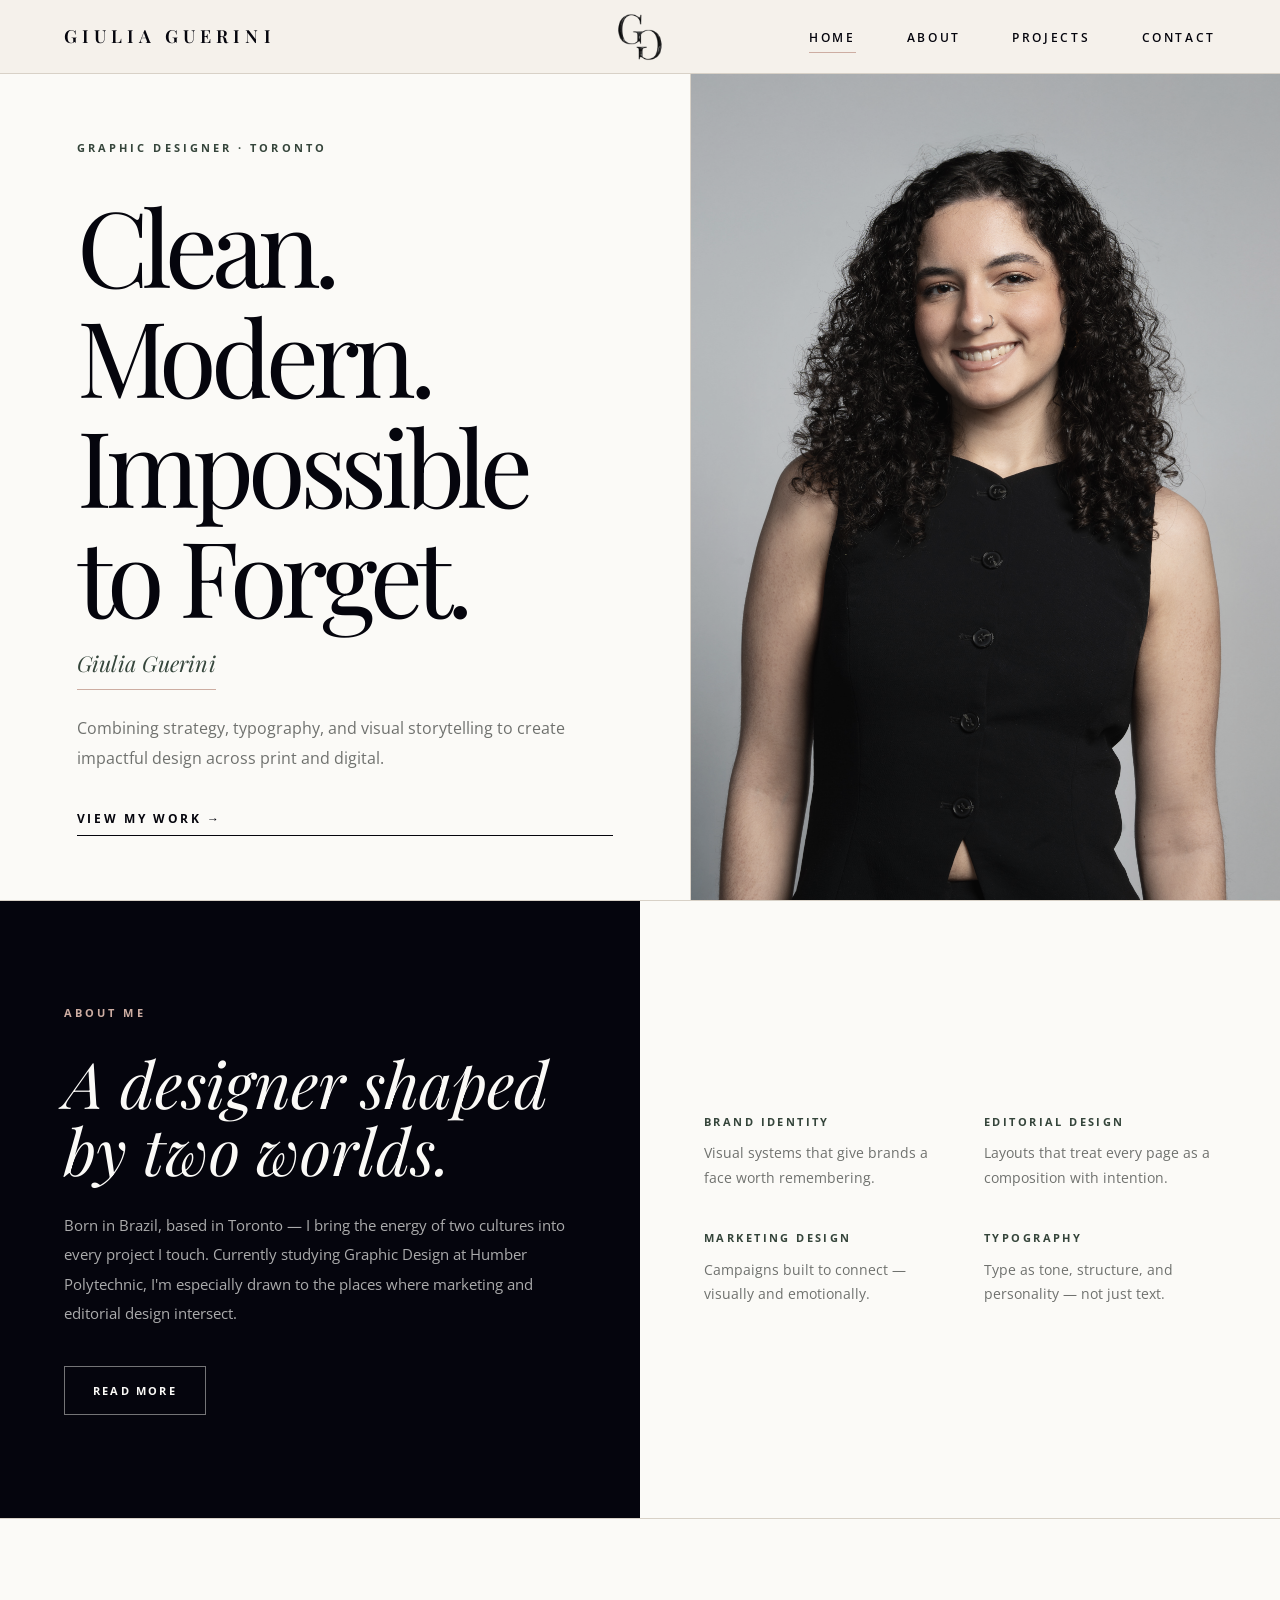
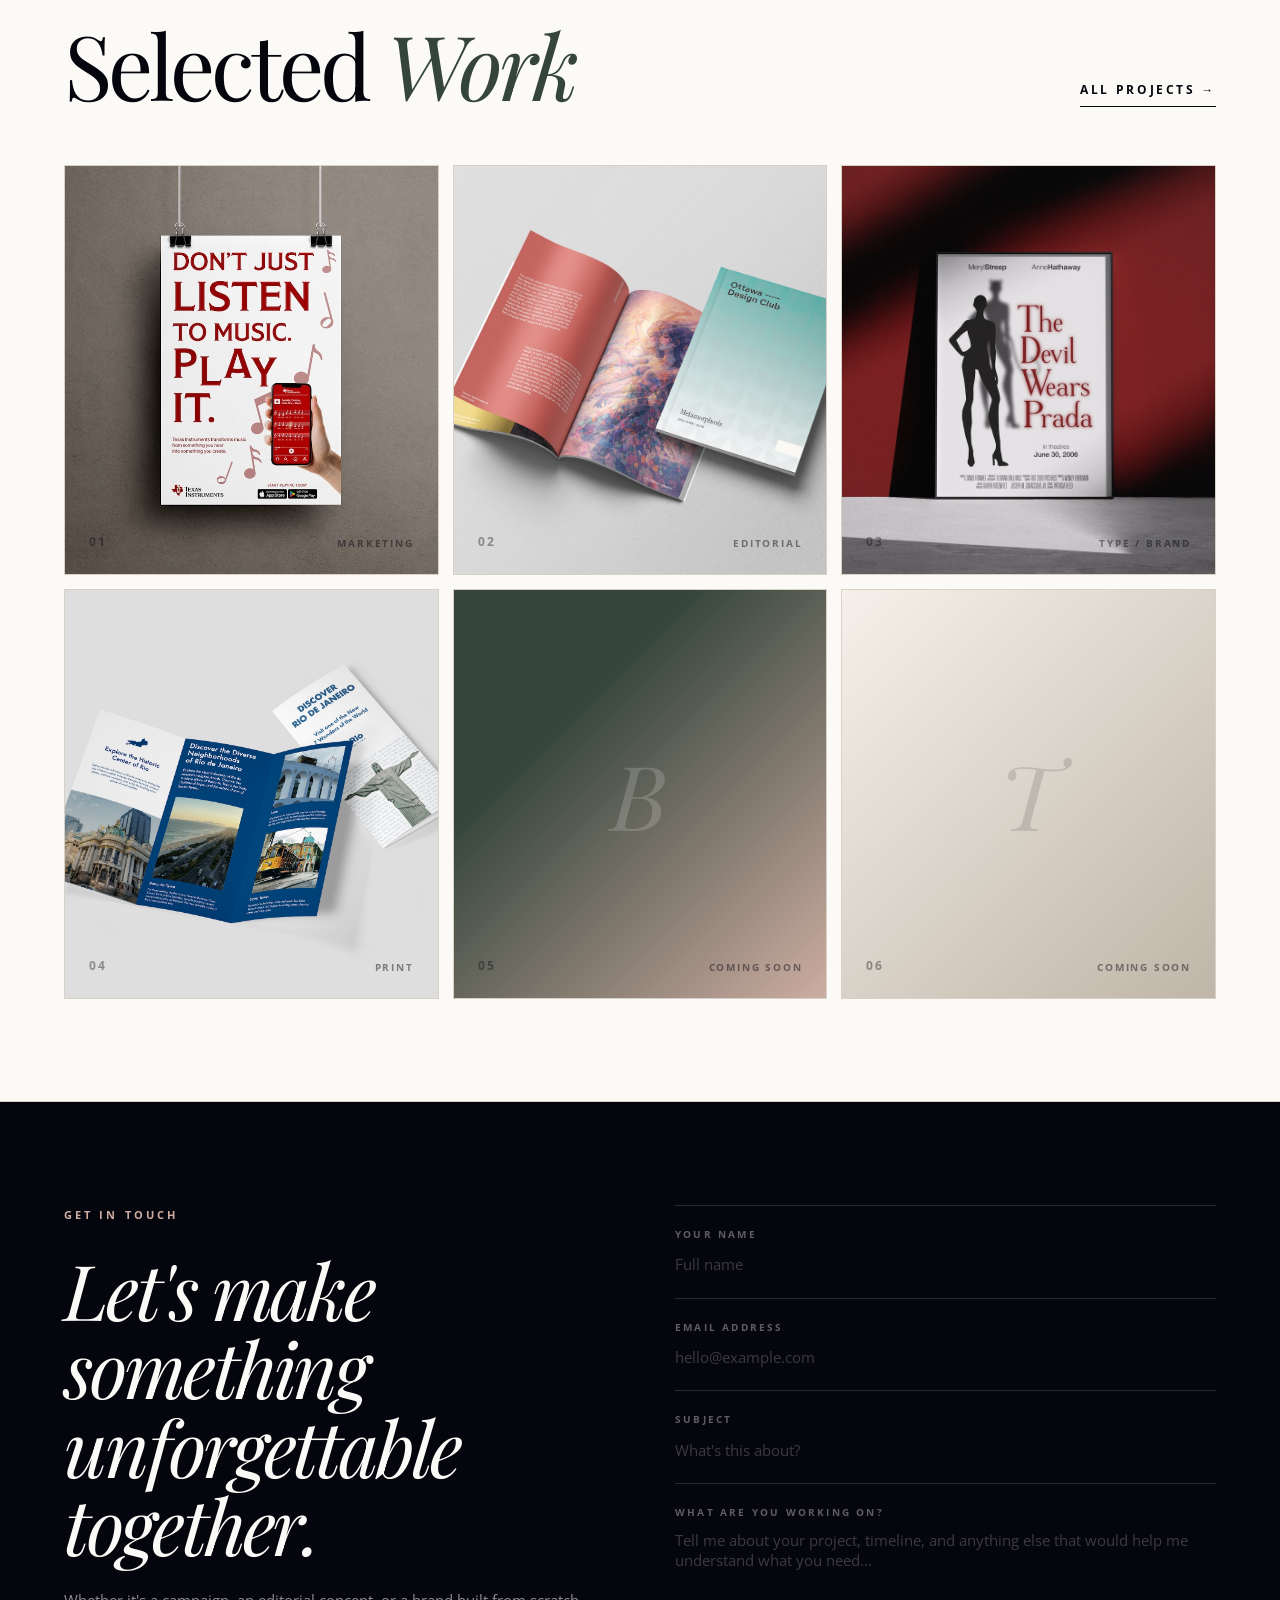
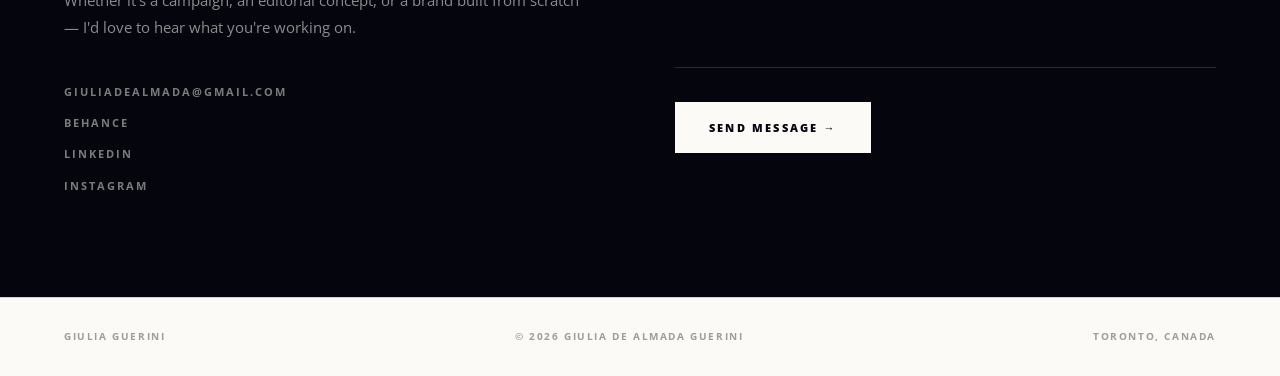
==== index.html @ 4dd9b7de "finished updating all the mockups" ====
<!DOCTYPE html>
<html lang="en">
<head>
<meta charset="UTF-8">
<meta name="viewport" content="width=device-width, initial-scale=1.0">
<title>Giulia Guerini — Graphic Designer</title>
<link rel="icon" type="image/png" href="Images/favicon.png?v=2">
<link rel="shortcut icon" type="image/png" href="Images/favicon.png?v=2">
<link rel="apple-touch-icon" href="Images/favicon.png?v=2">
<link href="https://fonts.googleapis.com/css2?family=Playfair+Display:ital,wght@0,400;0,500;0,600;1,400;1,500;1,600&family=Open+Sans:wght@300;400;500;600;700&display=swap" rel="stylesheet">
<style>
:root {
  --cream:#F5F1EA;
  --paper:#FBFAF7;
  --ink:#05050D;
  --muted:#6F716E;
  --line:#D8D1C7;
  --green:#35453B;
  --rose:#CDADA2;
  --taupe:#BFB5A8;
}
*,*::before,*::after{box-sizing:border-box;margin:0;padding:0}
html{scroll-behavior:smooth}
body{font-family:'Open Sans',sans-serif;background:var(--paper);color:var(--ink);font-size:15px;line-height:1.75;overflow-x:hidden}
button,a{font:inherit}
button{cursor:pointer}

/* NAV */
nav{position:fixed;top:0;left:0;right:0;z-index:50;height:74px;display:flex;align-items:center;justify-content:space-between;padding:0 clamp(24px,5vw,78px);background:rgba(245,241,234,.94);backdrop-filter:blur(12px);border-bottom:1px solid var(--line)}
.nav-mark{cursor:pointer;position:absolute;left:50%;top:50%;transform:translate(-50%,-50%);height:52px;width:auto;object-fit:contain;z-index:1}
.nav-logo,.nav-links{position:relative;z-index:2}
.nav-logo{font-family:'Playfair Display',serif;font-size:18px;letter-spacing:.28em;text-transform:uppercase;color:var(--ink);text-decoration:none;font-weight:600;cursor:pointer}
.nav-links{display:flex;gap:clamp(24px,4vw,58px);list-style:none}
.nav-links a{font-size:12px;letter-spacing:.22em;text-transform:uppercase;color:var(--ink);text-decoration:none;font-weight:600;position:relative;cursor:pointer}
.nav-links a::after{content:'';position:absolute;left:0;bottom:-7px;width:0;height:1px;background:var(--rose);transition:.25s}
.nav-links a:hover::after,.nav-links a.active::after{width:100%}
.page{display:none;min-height:100vh;animation:fade .45s ease forwards}
.page.active{display:block}
@keyframes fade{from{opacity:0;transform:translateY(12px)}to{opacity:1;transform:translateY(0)}}

/* GENERAL */
.section-pad{padding:clamp(72px,8vw,120px) clamp(24px,5vw,78px)}
.eyebrow{font-size:11px;letter-spacing:.28em;text-transform:uppercase;font-weight:700;color:var(--green);margin-bottom:26px}
.serif{font-family:'Playfair Display',serif}
.link-arrow{display:inline-flex;align-items:center;gap:12px;border:0;background:transparent;color:var(--ink);text-transform:uppercase;letter-spacing:.22em;font-size:12px;font-weight:700;text-decoration:none;border-bottom:1px solid currentColor;padding-bottom:6px;transition:.25s}
.link-arrow:hover{gap:18px;color:var(--green)}

/* HOME HERO */
.hero{
  min-height:100vh;
  padding-top:74px;
  display:grid;
  grid-template-columns:minmax(0,1.08fr) minmax(360px,.92fr);
  border-bottom:1px solid var(--line);
  background:var(--paper);
}
.hero-copy {
    position: relative;
    display: flex;
    flex-direction: column;
    justify-content: center;

    padding-top: 60px;
    padding-right: clamp(24px, 6vw, 110px);
    padding-bottom: 60px;
    padding-left: clamp(24px, 6vw, 110px);

    border-right: 1px solid var(--line);
    overflow: visible;
}
.hero-copy .eyebrow{
    margin-bottom:32px;
}
.hero-title{font-family:'Playfair Display',serif;font-size:clamp(64px,8.2vw,126px);font-weight:500;line-height:.92;letter-spacing:-.055em;margin-bottom:16px;max-width:780px }
.hero-title em{display:block;font-style:normal;font-weight:400;letter-spacing:-.06em;line-height:1.03}
.hero-title em + em{margin-top:.02em}
.hero-name{width:fit-content;margin-bottom:24px;padding-bottom:7px;border-bottom:1px solid var(--rose);font-family:'Playfair Display',serif;font-size:clamp(20px,1.7vw,28px);font-style:italic;color:var(--green);letter-spacing:.01em}
.hero-sub{max-width:560px;color:var(--muted);font-size:clamp(16px,1.15vw,19px);line-height:1.85;margin-bottom:34px}
.hero-portrait-wrap{
  padding:0;
  background:var(--cream);
  overflow:hidden;
}
.hero-portrait{
  width:100%;
  height:100%;
  min-height:calc(100vh - 74px);
  object-fit:cover;
  object-position:50% 34%;
  filter:saturate(70%) contrast(95%);
  border:0;
  display:block;
}

/* ABOUT SNIPPET */
.home-about{display:grid;grid-template-columns:1fr 1fr;border-bottom:1px solid var(--line)}
.home-about-left{background:var(--ink);color:var(--paper);padding:clamp(72px,8vw,118px) clamp(24px,5vw,78px)}
.home-about-title{font-family:'Playfair Display',serif;font-size:clamp(42px,5vw,78px);font-style:italic;font-weight:400;line-height:1.05;margin-bottom:28px;max-width:620px}
.home-about-left p:not(.eyebrow){color:rgba(251,250,247,.68);max-width:560px;font-size:15px;line-height:1.95;margin-bottom:38px}
.btn-outline{background:transparent;color:inherit;border:1px solid rgba(251,250,247,.45);padding:14px 28px;text-transform:uppercase;letter-spacing:.2em;font-size:11px;font-weight:700}
.home-about-right{background:var(--paper);padding:clamp(72px,8vw,118px) clamp(24px,5vw,78px);display:flex;align-items:center}
.skills-grid{display:grid;grid-template-columns:1fr 1fr;gap:38px 48px;width:100%}
.skill-label{font-size:11px;letter-spacing:.22em;text-transform:uppercase;color:var(--green);font-weight:700;margin-bottom:10px}
.skill-item p:last-child{font-size:14px;color:var(--muted);line-height:1.75}

/* SELECTED WORK */
.home-projects{
  background:var(--paper);
  padding:clamp(76px,8vw,126px) clamp(24px,5vw,78px);
  border-bottom:1px solid var(--line);
}

.section-header{
  display:flex;
  align-items:flex-end;
  justify-content:space-between;
  gap:28px;
  margin-bottom:58px;
}

.section-title{
  font-family:'Playfair Display',serif;
  font-size:clamp(48px,7vw,104px);
  font-weight:400;
  line-height:.96;
  letter-spacing:-.045em;
}

.section-title em{
  font-style:italic;
  color:var(--green);
}

.projects-grid{
  display:grid;
  grid-template-columns:repeat(3,1fr);
  gap:14px;
}

.project-card{
  position:relative;
  min-height:410px;
  background:var(--cream);
  border:1px solid var(--line);
  overflow:hidden;
  cursor:pointer;
  transition:.35s;
}

.project-img-bg{
  position:absolute;
  inset:0;
  display:flex;
  align-items:center;
  justify-content:center;
  font-family:'Playfair Display',serif;
  font-size:clamp(58px,7vw,110px);
  font-style:italic;
  color:rgba(5,5,13,.13);
  transition:.45s;
}

.project-card-image{
    position:absolute;
    inset:0;
    width:100%;
    height:100%;
    object-fit:cover;
}

.project-card:nth-child(1) .project-img-bg{
  background:linear-gradient(135deg,#E8E3DB,#C9B8AB);
}

.project-card:nth-child(2) .project-img-bg{
  background:linear-gradient(135deg,#35453B,#202A24);
  color:rgba(251,250,247,.16);
}

.project-card:nth-child(3) .project-img-bg{
  background:linear-gradient(135deg,#111,#3E3D38);
  color:rgba(251,250,247,.16);
}

.project-card:nth-child(4) .project-img-bg{
  background:linear-gradient(135deg,#CDADA2,#E7DED7);
}

.project-card:nth-child(5) .project-img-bg{
  background:linear-gradient(135deg,#35453B 30%,#CDADA2);
  color:rgba(251,250,247,.18);
}

.project-card:nth-child(6) .project-img-bg{
  background:linear-gradient(135deg,#F5F1EA,#BFB5A8);
}

.project-bottom-label{
  position:absolute;
  left:24px;
  right:24px;
  bottom:22px;
  display:flex;
  align-items:flex-end;
  justify-content:space-between;
  gap:20px;
}

.project-number{
  font-size:12px;
  letter-spacing:.16em;
  color:rgba(5,5,13,.38);
  font-weight:700;
}

.project-role-tag{
  font-size:10px;
  letter-spacing:.18em;
  text-transform:uppercase;
  color:rgba(5,5,13,.45);
  font-weight:700;
  text-align:right;
}

.project-overlay{
  position:absolute;
  inset:0;
  background:rgba(5,5,13,.78);
  color:var(--paper);
  display:flex;
  flex-direction:column;
  justify-content:flex-end;
  padding:36px;
  opacity:0;
  transition:.35s;
}

.project-card:hover{
  transform:translateY(-4px);
}

.project-card:hover .project-overlay{
  opacity:1;
}

.project-card:hover .project-img-bg{
  transform:scale(1.04);
}

.project-tag{
  font-size:10px;
  letter-spacing:.22em;
  text-transform:uppercase;
  color:var(--rose);
  font-weight:700;
  margin-bottom:12px;
}

.project-name{
  font-family:'Playfair Display',serif;
  font-size:30px;
  font-style:italic;
  font-weight:400;
  line-height:1.1;
  margin-bottom:12px;
}

.project-desc{
  font-size:13px;
  color:rgba(251,250,247,.65);
  line-height:1.8;
}

/* HOME CONTACT */
.home-contact{display:grid;grid-template-columns:1fr 1fr;background:var(--ink);color:var(--paper);gap:70px}
.home-contact-title{font-family:'Playfair Display',serif;font-size:clamp(46px,6vw,90px);font-weight:400;font-style:italic;line-height:1.02;letter-spacing:-.04em;margin-bottom:24px}
.home-contact p:not(.eyebrow){color:rgba(251,250,247,.55);max-width:520px}
.contact-socials{margin-top:42px;display:flex;flex-direction:column;gap:12px}
.contact-social-link{color:rgba(251,250,247,.48);text-transform:uppercase;letter-spacing:.18em;font-size:11px;text-decoration:none;font-weight:700}
.contact-social-link:hover{color:var(--paper)}
.contact-form{display:flex;flex-direction:column}
.form-group{padding:20px 0;border-bottom:1px solid rgba(251,250,247,.14)}
.form-group:first-child{border-top:1px solid rgba(251,250,247,.14)}
.form-label{display:block;font-size:10px;letter-spacing:.22em;text-transform:uppercase;color:rgba(251,250,247,.36);font-weight:700;margin-bottom:8px}
.form-input,.form-textarea{width:100%;border:0;outline:0;background:transparent;color:var(--paper);font-family:'Open Sans',sans-serif;font-size:15px;resize:none}
.form-textarea{min-height:110px}
.form-input::placeholder,.form-textarea::placeholder{color:rgba(251,250,247,.22)}
.form-submit{margin-top:34px;width:fit-content;background:var(--paper);color:var(--ink);border:0;padding:16px 34px;text-transform:uppercase;letter-spacing:.2em;font-size:11px;font-weight:800}
.success-msg{display:none;margin-top:18px;color:var(--rose);font-family:'Playfair Display',serif;font-style:italic}

/* ABOUT PAGE */
.page-hero{padding:150px clamp(24px,5vw,78px) 78px;border-bottom:1px solid var(--line);background:var(--cream)}
.page-title{font-family:'Playfair Display',serif;font-size:clamp(64px,9vw,130px);font-weight:400;line-height:.9;letter-spacing:-.055em}
.about-body{display:grid;grid-template-columns:1fr 1fr;border-bottom:1px solid var(--line)}
.about-body > div{padding:clamp(62px,7vw,105px) clamp(24px,5vw,78px)}
.about-body-left{border-right:1px solid var(--line)}
.about-body p{color:var(--muted);line-height:1.95;margin-bottom:22px}
.about-lead{font-family:'Playfair Display',serif!important;font-size:25px!important;font-style:italic!important;color:var(--ink)!important;line-height:1.5!important}
.skills-section{background:var(--ink);color:var(--paper)}
.skills-full-grid{display:grid;grid-template-columns:repeat(4,1fr);gap:42px;border-top:1px solid rgba(251,250,247,.14);padding-top:42px}
.skill-col-title{font-size:11px;letter-spacing:.22em;text-transform:uppercase;color:rgba(251,250,247,.38);font-weight:700;margin-bottom:22px}
.skill-col ul{list-style:none;display:flex;flex-direction:column;gap:9px}
.skill-col li{font-size:14px;color:rgba(251,250,247,.62)}

/* PROJECTS PAGE */
.projects-page-hero{padding:150px clamp(24px,5vw,78px) 68px;border-bottom:1px solid var(--line);display:flex;align-items:flex-end;justify-content:space-between;gap:40px;background:var(--paper)}
.projects-page-hero p{max-width:420px;color:var(--muted)}
.projects-full-list{padding:40px clamp(24px,5vw,78px) 90px}
.project-row{display:grid;grid-template-columns:70px 1fr 180px 210px;gap:32px;align-items:center;padding:34px 0;border-bottom:1px solid var(--line);cursor:pointer;position:relative}
.project-row:hover .project-row-title{color:var(--green)}
.project-num{font-size:12px;letter-spacing:.18em;color:rgba(5,5,13,.35);font-weight:700}
.project-row-title{font-family:'Playfair Display',serif;font-size:30px;font-style:italic;font-weight:400;line-height:1.15;transition:.25s}
.project-row-sub{font-size:13px;color:var(--muted);margin-top:6px}
.project-row-role,.project-row-tools{font-size:12px;color:var(--muted)}
.project-row-role{color:var(--green);font-weight:700}
.project-expanded{display:none;background:var(--cream);padding:46px;border-bottom:1px solid var(--line)}
.project-expanded.open{display:grid;grid-template-columns:1fr 1fr;gap:70px}
.exp-label,.exp-heading{font-size:11px;letter-spacing:.22em;text-transform:uppercase;color:var(--green);font-weight:800;margin-bottom:10px}
.exp-heading{margin-top:24px;color:var(--ink)}
.project-expanded p{color:var(--muted);font-size:14px;line-height:1.85}
.close-btn{margin-top:28px;background:transparent;border:0;border-bottom:1px solid currentColor;color:var(--ink);text-transform:uppercase;letter-spacing:.2em;font-size:11px;font-weight:800;padding-bottom:5px}



/* PROJECT DETAIL PAGES */
.project-detail-page{background:var(--paper);color:var(--ink)}
.project-detail-hero{padding:150px clamp(24px,5vw,78px) 72px;border-bottom:1px solid var(--line);background:var(--cream);display:grid;grid-template-columns:1.2fr .8fr;gap:clamp(38px,6vw,90px);align-items:end}
.project-detail-title{font-family:'Playfair Display',serif;font-size:clamp(58px,8vw,126px);font-weight:400;line-height:.92;letter-spacing:-.055em;max-width:900px}
.project-detail-title em{font-style:italic;color:var(--green)}
.project-detail-intro{color:var(--muted);font-size:16px;line-height:1.9;max-width:480px}
.project-detail-meta{display:grid;grid-template-columns:repeat(3,1fr);border-bottom:1px solid var(--line);background:var(--paper)}
.meta-block{padding:32px clamp(24px,4vw,56px);border-right:1px solid var(--line)}
.meta-block:last-child{border-right:0}
.meta-label{font-size:10px;letter-spacing:.24em;text-transform:uppercase;color:var(--green);font-weight:800;margin-bottom:8px}
.meta-value{font-size:14px;color:var(--muted);line-height:1.75}
.project-detail-image{min-height:58vh;border-bottom:1px solid var(--line);display:flex;align-items:center;justify-content:center;overflow:hidden;position:relative;background:linear-gradient(135deg,#E8E3DB,#C9B8AB)}
.project-detail-image.dark{background:linear-gradient(135deg,#111,#35453B)}
.project-detail-image.rose{background:linear-gradient(135deg,#CDADA2,#F5F1EA)}
.project-detail-image.green{background:linear-gradient(135deg,#35453B,#BFB5A8)}
.project-detail-image span{font-family:'Playfair Display',serif;font-size:clamp(76px,13vw,190px);font-style:italic;color:rgba(251,250,247,.42);letter-spacing:-.06em}
.project-detail-image:not(.dark) span{color:rgba(5,5,13,.16)}
.project-detail-body{display:grid;grid-template-columns:.8fr 1.2fr;gap:clamp(42px,7vw,110px);padding:clamp(72px,8vw,126px) clamp(24px,5vw,78px);border-bottom:1px solid var(--line)}
.project-detail-body h2{font-family:'Playfair Display',serif;font-size:clamp(38px,5vw,72px);font-style:italic;font-weight:400;line-height:1.05;margin-bottom:24px}
.project-detail-body p{color:var(--muted);font-size:15px;line-height:1.95;margin-bottom:22px}
.project-detail-list{list-style:none;display:flex;flex-direction:column;gap:12px;margin-top:22px}
.project-detail-list li{padding-bottom:12px;border-bottom:1px solid var(--line);color:var(--muted);font-size:14px}
.project-detail-gallery{display:grid;grid-template-columns:1fr 1fr;gap:14px;padding:0 clamp(24px,5vw,78px) clamp(76px,8vw,126px);background:var(--paper);border-bottom:1px solid var(--line)}
.gallery-panel{min-height:360px;background:var(--cream);border:1px solid var(--line);display:flex;align-items:center;justify-content:center;font-family:'Playfair Display',serif;font-size:clamp(44px,6vw,88px);font-style:italic;color:rgba(5,5,13,.14)}
.project-detail-nav{display:flex;justify-content:space-between;align-items:center;gap:24px;padding:36px clamp(24px,5vw,78px);background:var(--ink);color:var(--paper)}
.project-detail-nav .link-arrow{color:var(--paper)}
.learn-more-btn{margin-top:26px}

.project-detail-main-image{
  width:100%;
  height:100%;
  object-fit:cover;
  display:block;
}

.gallery-panel{
  border:1px solid var(--line);
  background:var(--cream);
  overflow:hidden;
}

.gallery-panel img{
  width:100%;
  height:100%;
  display:block;
  object-fit:cover;
}


@media(max-width:980px){
  .project-detail-hero,.project-detail-body{grid-template-columns:1fr}
  .project-detail-meta{grid-template-columns:1fr}
  .meta-block{border-right:0;border-bottom:1px solid var(--line)}
  .meta-block:last-child{border-bottom:0}
  .project-detail-gallery{grid-template-columns:1fr}
}

/* CONTACT PAGE */
.contact-page{background:var(--ink);color:var(--paper)}
.contact-page-hero{padding:150px clamp(24px,5vw,78px) 84px;display:grid;grid-template-columns:1fr 1fr;gap:70px;border-bottom:1px solid rgba(251,250,247,.12)}
.contact-page .page-title{color:var(--paper)}
.contact-page p{color:rgba(251,250,247,.58)}
.contact-detail-item{padding:19px 0;border-top:1px solid rgba(251,250,247,.12)}
.detail-label{display:block;font-size:10px;letter-spacing:.22em;text-transform:uppercase;color:rgba(251,250,247,.35);font-weight:800}
.detail-value,.detail-value a{color:rgba(251,250,247,.72);text-decoration:none}
.contact-form-section{padding:80px clamp(24px,5vw,78px);display:grid;grid-template-columns:1fr 1fr;gap:70px;background:var(--cream);color:var(--ink)}
.contact-form-section p{color:var(--muted)}
.contact-form-section .form-group{border-bottom:1px solid var(--line)}
.contact-form-section .form-group:first-child{border-top:1px solid var(--line)}
.contact-form-section .form-label{color:rgba(5,5,13,.4)}
.contact-form-section .form-input,.contact-form-section .form-textarea{color:var(--ink)}
.contact-form-section .form-input::placeholder,.contact-form-section .form-textarea::placeholder{color:rgba(5,5,13,.28)}
.contact-form-section .form-submit{background:var(--ink);color:var(--paper)}
.form-side-note h3{font-family:'Playfair Display',serif;font-size:44px;font-style:italic;font-weight:400;line-height:1.1;margin-bottom:20px}
footer{padding:30px clamp(24px,5vw,78px);display:flex;align-items:center;justify-content:space-between;gap:20px;border-top:1px solid var(--line);background:var(--paper)}
footer p{font-size:10px;letter-spacing:.16em;text-transform:uppercase;color:rgba(5,5,13,.38);font-weight:700}

.contact-page footer{
  background:var(--paper);
  border-top:1px solid var(--line);
}
.contact-page footer p{
  color:rgba(5,5,13,.38);
}


/* CUSTOM CURSOR */
@media (pointer:fine){
html,
body,
a,
button,
input,
textarea,
select,
label,
[role="button"],
.project-card,
.nav-mark {
    cursor: none !important;
}

  .custom-cursor{
    position:fixed;
    top:0;
    left:0;
    width:16px;
    height:16px;
    border-radius:50%;
    background:var(--ink);
    pointer-events:none;
    z-index:9999;
    transform:translate(-50%,-50%);
    transition:width .18s ease,height .18s ease,background .18s ease,opacity .18s ease;
    opacity:0;
  }

  .custom-cursor.is-visible{
    opacity:1;
  }

  .custom-cursor.is-hovering{
    width:24px;
    height:24px;
  }

  .custom-cursor.is-light{
    background:var(--paper);
  }
}

@media(max-width:980px){
  nav{height:auto;min-height:68px;gap:18px;flex-wrap:wrap;padding-top:18px;padding-bottom:18px}
  .nav-links{gap:18px;flex-wrap:wrap}
  .hero{grid-template-columns:1fr;min-height:100vh;padding-top:96px}
  .hero-copy{border-right:0;border-bottom:1px solid var(--line);min-height:auto;padding-top:80px;padding-bottom:80px}
  .hero-portrait{height:620px}
  .home-about,.home-contact,.about-body,.contact-page-hero,.contact-form-section{grid-template-columns:1fr}
  .about-body-left{border-right:0;border-bottom:1px solid var(--line)}
  .projects-grid{grid-template-columns:1fr 1fr}
  .project-card:nth-child(n){grid-column:auto}
  .skills-full-grid{grid-template-columns:1fr 1fr}
  .projects-page-hero{display:block}
  .projects-page-hero p{margin-top:22px}
  .project-row{grid-template-columns:48px 1fr;gap:20px}
  .project-row-role,.project-row-tools{display:none}
  .project-expanded.open{grid-template-columns:1fr;gap:28px}
}
@media(max-width:640px){
  .nav-logo{font-size:15px}
  .nav-links a{font-size:10px}
  .hero-title{font-size:58px;line-height:.95}
  .hero-title em{font-size:.9em;line-height:1.05}
  .nav-mark{
    height:36px;
    position:absolute;

    top:24px;
    right:20px;

    left:auto;
    transform:none;
  }
  .hero-portrait-wrap{padding:24px}
  .hero-portrait{height:520px}
  .skills-grid,.projects-grid,.skills-full-grid{grid-template-columns:1fr}
  .section-header{display:block}
  .section-header .link-arrow{margin-top:24px}
  footer{flex-direction:column;text-align:center}
}
</style>
</head>
<body>
<div class="custom-cursor" aria-hidden="true"></div>
<nav id="mainNav">
  <a class="nav-logo" onclick="showPage('home')">Giulia Guerini</a>
  <img class="nav-mark" onclick="showPage('home')" alt="GG Logo" src="Images/logo-GiuliaGuerini.png" alt="Giulia Guerini logo">
  <ul class="nav-links">
    <li><a onclick="showPage('home')" class="active" id="nav-home">Home</a></li>
    <li><a onclick="showPage('about')" id="nav-about">About</a></li>
    <li><a onclick="showPage('projects')" id="nav-projects">Projects</a></li>
    <li><a onclick="showPage('contact')" id="nav-contact">Contact</a></li>
  </ul>
</nav>

<div id="home" class="page active">
  <section class="hero">
    <div class="hero-copy">
      <p class="eyebrow">Graphic Designer · Toronto</p>
      <h1
      class="hero-title">
      <em>Clean.</em>
      <em>Modern.</em>
      <em>Impossible</em>
      <em>to Forget.</em>
</h1>
      <p class="hero-name">Giulia Guerini</p>
      <p class="hero-sub">Combining strategy, typography, and visual storytelling to create impactful design across print and digital.</p>
      <button class="link-arrow" onclick="showPage('projects')">View My Work →</button>
    </div>
    <div class="hero-portrait-wrap">
      <img class="hero-portrait" src="Images/Giulia-portrait.JPG" alt=Giulia Guerini Portrait Picture>
  </section>

  <section class="home-about">
    <div class="home-about-left">
      <p class="eyebrow" style="color:var(--rose)">About Me</p>
      <h2 class="home-about-title">A designer shaped by two worlds.</h2>
      <p>Born in Brazil, based in Toronto — I bring the energy of two cultures into every project I touch. Currently studying Graphic Design at Humber Polytechnic, I'm especially drawn to the places where marketing and editorial design intersect.</p>
      <button class="btn-outline" onclick="showPage('about')">Read More</button>
    </div>
    <div class="home-about-right">
      <div class="skills-grid">
        <div class="skill-item"><p class="skill-label">Brand Identity</p><p>Visual systems that give brands a face worth remembering.</p></div>
        <div class="skill-item"><p class="skill-label">Editorial Design</p><p>Layouts that treat every page as a composition with intention.</p></div>
        <div class="skill-item"><p class="skill-label">Marketing Design</p><p>Campaigns built to connect — visually and emotionally.</p></div>
        <div class="skill-item"><p class="skill-label">Typography</p><p>Type as tone, structure, and personality — not just text.</p></div>
      </div>
    </div>
  </section>

  <section class="home-projects">
    <div class="section-header">
      <h2 class="section-title">Selected <em>Work</em></h2>
      <button class="link-arrow" onclick="showPage('projects')">All Projects →</button>
    </div>

    <div class="projects-grid">
      <div class="project-card" onclick="showProjectDetail('project-ti')">
    <img class="project-card-image"
         src="Images/ti-mockup-main.jpeg"
         alt="Texas Instruments Poster">

    <div class="project-bottom-label">
        <span class="project-number">01</span>
        <span class="project-role-tag">Marketing</span>
    </div>

    <div class="project-overlay">
        <p class="project-tag">Marketing Campaign</p>
        <h3 class="project-name">Texas Instruments</h3>
        <p class="project-desc">
            Repositioning a legacy tech brand through creative campaign design for a music-learning app.
        </p>
    </div>
</div>
      <div class="project-card" onclick="showProjectDetail('project-odc')">
      <img class="project-card-image"
            src="Images/odc-mockup-main.jpeg"
            alt="Ottawa Design Club Zine">

        <div class="project-bottom-label">
            <span class="project-number">02</span>
            <span class="project-role-tag">Editorial</span>
        </div>

        <div class="project-overlay">
          <p class="project-tag">Editorial Design</p>
          <h3 class="project-name">Ottawa Design Club</h3>
          <p class="project-desc">
            An editorial zine exploring Metamorphosis, built around Ottawa Design Club's visual identity.
          </p></div>
</div>
      <div class="project-card" onclick="showProjectDetail('project-prada')">
      <img class="project-card-image"
            src="Images/prada-mockup-main.jpeg"
            alt="The Devil Wears Prada Poster">

        <div class="project-bottom-label">
          <span class="project-number">03</span>
          <span class="project-role-tag">Type / Brand</span>
        </div>
        
        <div class="project-overlay">
          <p class="project-tag">Type + Brand Design</p>
          <h3 class="project-name">The Devil Wears Prada</h3>
          <p class="project-desc">
            A high-fashion promotional campaign with a custom typeface, poster redesign, and branded materials.</p>
          </div>
</div>

      <div class="project-card" onclick="showProjectDetail('project-rio')">
        <img class="project-card-image" 
          src="Images/rj-mockup-main.jpeg"
          alt="Rio de Janeiro Brochure"> 
          
        <div class="project-bottom-label">
          <span class="project-number">04</span>
          <span class="project-role-tag">Print</span>
        </div>
        
        <div class="project-overlay">
          <p class="project-tag">Graphic / Editorial</p>
          <h3 class="project-name">Rio de Janeiro Brochure</h3>
          <p class="project-desc">
            A vibrant, minimal trifold tourism brochure balancing Rio's energy with editorial restraint.</p>
        </div>
</div>

      <div class="project-card" onclick="showProjectDetail('project-brasilidade')"><div class="project-img-bg">B</div><div class="project-bottom-label"><span class="project-number">05</span><span class="project-role-tag">Coming Soon</span></div><div class="project-overlay"><p class="project-tag">Branding · In Progress</p><h3 class="project-name">Brasilidade</h3><p class="project-desc">A Brazilian-inspired curly hair care brand exploring cultural identity through packaging and campaign design.</p></div></div>
      <div class="project-card" onclick="showProjectDetail('project-timeless')"><div class="project-img-bg">T</div><div class="project-bottom-label"><span class="project-number">06</span><span class="project-role-tag">Coming Soon</span></div><div class="project-overlay"><p class="project-tag">Editorial Design· In Progress</p><h3 class="project-name">Timeless</h3><p class="project-desc">A fashion-focused editorial zine developed from concept to publication,exploring contemporary luxury, style, and visual storytelling.</p></div></div>
    </div>
  </section>

  <section class="home-contact section-pad">
    <div>
      <p class="eyebrow" style="color:var(--rose)">Get In Touch</p>
      <h2 class="home-contact-title">Let's make something unforgettable together.</h2>
      <p>Whether it's a campaign, an editorial concept, or a brand built from scratch — I'd love to hear what you're working on.</p>
      <div class="contact-socials">
        <a class="contact-social-link" href="mailto:giuliadealmada@gmail.com">giuliadealmada@gmail.com</a>
        <a class="contact-social-link" href="https://www.behance.net/giuliaguerini" target="_blank">Behance</a>
        <a class="contact-social-link" href="https://www.linkedin.com/in/giuliadealmada" target="_blank">LinkedIn</a>
        <a class="contact-social-link" href="https://www.instagram.com/giuliadesignart" target="_blank">Instagram</a>
      </div>
    </div>
    <form class="contact-form" action="https://formspree.io/f/mrevrojz" method="POST">
      <div class="form-group"><label class="form-label">Your Name</label><input class="form-input" type="text" name="name" placeholder="Full name" required></div>
      <div class="form-group"><label class="form-label">Email Address</label><input class="form-input" type="email" name="email" placeholder="hello@example.com" required></div>
      <div class="form-group"><label class="form-label">Subject</label><input class="form-input" type="text" name="subject" placeholder="What's this about?" required></div>
      <div class="form-group"><label class="form-label">What are you working on?</label><textarea class="form-textarea" name="message" placeholder="Tell me about your project, timeline, and anything else that would help me understand what you need..." required></textarea></div>
      <button type="submit" class="form-submit">Send Message →</button>
      <p class="success-msg" id="home-success">Thank you — I'll be in touch soon.</p>
    </form>
  </section>
  <footer><p>Giulia Guerini</p><p>© 2026 Giulia de Almada Guerini</p><p>Toronto, Canada</p></footer>
</div>

<div id="about" class="page">
  <section class="page-hero"><p class="eyebrow">About Me</p><h1 class="page-title">More than a<br><em>designer.</em></h1></section>
  <section class="about-body">
    <div class="about-body-left"><p class="eyebrow">My Story</p><p class="about-lead">Born in Brazil, I always dreamed of living abroad and building something that connected creativity with the wider world.</p><p>At 17, I moved to Toronto and began studying Graphic Design at Humber Polytechnic. Over three years of meeting inspiring people, immersing myself in the city's art and design scene, and learning from exceptional professors, I found the two areas of design that truly resonate with me: editorial and marketing.</p><p>Today, I create clean, modern, and refined visuals designed to make brands feel memorable and impossible to ignore.</p></div>
    <div><p class="eyebrow">My Approach</p><p class="about-lead">I design for the feeling a composition leaves behind.</p><p>Every project starts with understanding: the brand, the audience, and the emotional response a piece of design needs to create.</p><p>My Brazilian roots inform how I think about color, rhythm, and warmth, while my Toronto education has sharpened my sense of editorial structure and modern aesthetics.</p><p>I'm fluent in Portuguese and English — and comfortable working across print, digital, and social media contexts.</p></div>
  </section>
  <section class="skills-section section-pad"><p class="eyebrow" style="color:var(--rose)">Skills & Tools</p><div class="skills-full-grid">
    <div class="skill-col"><p class="skill-col-title">Design Skills</p><ul><li>Graphic Design</li><li>Brand & Visual Identity</li><li>Editorial Design</li><li>Marketing Design</li><li>Social Media Design</li><li>Typography</li><li>Layout Design</li></ul></div>
    <div class="skill-col"><p class="skill-col-title">Tools</p><ul><li>Adobe InDesign</li><li>Adobe Illustrator</li><li>Adobe Photoshop</li><li>Figma</li><li>Canva</li><li>Microsoft Word</li></ul></div>
    <div class="skill-col"><p class="skill-col-title">Specialisations</p><ul><li>Campaign Design</li><li>Content Creation</li><li>Creative Direction</li><li>Packaging Design</li><li>Presentation Design</li><li>Art Direction</li></ul></div>
    <div class="skill-col"><p class="skill-col-title">Languages</p><ul><li>Portuguese — Native</li><li>English — Fluent</li><li>French — Learning</li></ul></div>
  </div></section>
  <footer><p>Giulia Guerini</p><p>© 2026 Giulia de Almada Guerini</p><p>Toronto, Canada</p></footer>
</div>

<div id="projects" class="page">
  <section class="projects-page-hero"><div><p class="eyebrow">Selected Work</p><h1 class="page-title">Projects</h1></div><p>A collection of marketing, editorial, and brand design projects — each one built around a clear strategy and a strong visual point of view.</p></section>
  <div class="projects-full-list">
    <div class="project-row" onclick="toggleProject('p1')"><span class="project-num">01</span><div><h3 class="project-row-title">Texas Instruments — Marketing Campaign</h3><p class="project-row-sub">Poster, landing page, web banners, and social media content for TI SyncPlay</p></div><span class="project-row-role">Marketing Campaign</span><span class="project-row-tools">Illustrator · Photoshop · InDesign</span></div>
    <div id="p1" class="project-expanded"><div><p class="exp-label">Overview</p><p>A poster, landing page, web banner advertisement and social media content for the Texas Instruments music-learning app, TI SyncPlay.</p><p class="exp-heading">Goal</p><p>Reposition Texas Instruments as a creative, consumer-friendly brand beyond engineering and calculators.</p></div><div><p class="exp-heading">Strategy</p><p>Centered the campaign around the slogan “Don't just listen to music. Play it.” — turning music learning into an interactive, emotional experience.</p><button class="link-arrow learn-more-btn" onclick="event.stopPropagation(); showProjectDetail('project-ti')">Learn More →</button><br><button class="close-btn" onclick="toggleProject('p1')">Close</button></div></div>
    <div class="project-row" onclick="toggleProject('p2')"><span class="project-num">02</span><div><h3 class="project-row-title">Ottawa Design Club — Editorial Zine</h3><p class="project-row-sub">An editorial zine exploring Metamorphosis</p></div><span class="project-row-role">Editorial Design</span><span class="project-row-tools">InDesign · Illustrator · Photoshop</span></div>
    <div id="p2" class="project-expanded"><div><p class="exp-label">Overview</p><p>An editorial zine inspired by Ottawa Design Club and centered around transformation as an ongoing creative process.</p><p class="exp-heading">Goal</p><p>Understand how an existing editorial brand communicates visually and recreate that feeling through typography, layout, pacing, and storytelling.</p></div><div><p class="exp-heading">Strategy</p><p>Studied typography systems, grid structures, image placement, white space, hierarchy, and color usage to build a consistent editorial experience.</p><button class="link-arrow learn-more-btn" onclick="event.stopPropagation(); showProjectDetail('project-odc')">Learn More →</button><br><button class="close-btn" onclick="toggleProject('p2')">Close</button></div></div>
    <div class="project-row" onclick="toggleProject('p3')"><span class="project-num">03</span><div><h3 class="project-row-title">The Devil Wears Prada — Promotional Materials</h3><p class="project-row-sub">Custom typeface, poster redesign, ticket, pamphlet, and paper bag</p></div><span class="project-row-role">Type + Brand Design</span><span class="project-row-tools">Illustrator · Photoshop</span></div>
    <div id="p3" class="project-expanded"><div><p class="exp-label">Overview</p><p>A redesign of the iconic movie poster with a custom typeface and cohesive promotional materials.</p><p class="exp-heading">Goal</p><p>Create a high-fashion promotional campaign using typography as the primary branding tool.</p></div><div><p class="exp-heading">Strategy</p><p>Approached the project as a luxury fashion campaign, using editorial elegance, subtle drama, and strong visual recognition.</p><button class="link-arrow learn-more-btn" onclick="event.stopPropagation(); showProjectDetail('project-prada')">Learn More →</button><br><button class="close-btn" onclick="toggleProject('p3')">Close</button></div></div>
    <div class="project-row" onclick="toggleProject('p4')"><span class="project-num">04</span><div><h3 class="project-row-title">Rio de Janeiro — Tourism Brochure</h3><p class="project-row-sub">A vibrant, minimal trifold pamphlet for international travelers</p></div><span class="project-row-role">Graphic / Editorial</span><span class="project-row-tools">Illustrator · Photoshop · InDesign</span></div>
    <div id="p4" class="project-expanded"><div><p class="exp-label">Overview</p><p>A vibrant, minimal trifold pamphlet promoting tourism in Rio de Janeiro.</p><p class="exp-heading">Goal</p><p>Create a tourism brochure that felt visually engaging, modern, and authentic to Rio's identity.</p></div><div><p class="exp-heading">Strategy</p><p>Combined minimal editorial layouts with vibrant imagery and authentic branding elements from Rio's official style guide.</p><button class="link-arrow learn-more-btn" onclick="event.stopPropagation(); showProjectDetail('project-rio')">Learn More →</button><br><button class="close-btn" onclick="toggleProject('p4')">Close</button></div></div>
    <div class="project-row" onclick="toggleProject('p5')"><span class="project-num">05</span><div><h3 class="project-row-title">Brasilidade — Brand Identity</h3><p class="project-row-sub">Brazilian-inspired curly hair care brand · In Development</p></div><span class="project-row-role">Coming Soon</span><span class="project-row-tools">Illustrator · Photoshop · InDesign</span></div>
    <div id="p5" class="project-expanded"><div><p class="exp-label">In Development</p><p>Brasilidade is an upcoming branding and marketing project centered around a Brazilian-inspired curly hair care brand.</p><p class="exp-heading">Concept</p><p>Inspired by my experience as a Brazilian living in Canada and navigating curly hair care between both cultures.</p></div><div><p class="exp-heading">Scope</p><p>Brand identity design · Packaging design · Marketing campaign development · Social media visuals · Art direction · Creative strategy.</p><button class="link-arrow learn-more-btn" onclick="event.stopPropagation(); showProjectDetail('project-brasilidade')">Learn More →</button><br><button class="close-btn" onclick="toggleProject('p5')">Close</button></div></div>
    <div class="project-row" onclick="toggleProject('p6')">
  <span class="project-num">06</span>
  <div>
    <h3 class="project-row-title">Timeless — Fashion Zine</h3>
    <p class="project-row-sub">
      Editorial publication · In Development
    </p>
  </div>

  <span class="project-row-role">Coming Soon</span>

  <span class="project-row-tools">
    InDesign · Photoshop · Illustrator
  </span>
</div>

<div id="p6" class="project-expanded">
  <div>
    <p class="exp-label">In Development</p>

    <p>
      Timeless is an original fashion and lifestyle editorial publication
      currently being developed from scratch.
    </p>

    <p class="exp-heading">Concept</p>

    <p>
      Exploring the idea of modern luxury through fashion, culture,
      craftsmanship, and timeless style.
    </p>
  </div>

  <div>
    <p class="exp-heading">Scope</p>

    <p>
      Editorial design · Art direction · Typography systems · Layout design ·
      Magazine structure · Cover design.
    </p>

    <button
      class="link-arrow learn-more-btn"
      onclick="event.stopPropagation(); showProjectDetail('project-timeless')">
      Learn More →
    </button>

    <br>

    <button class="close-btn" onclick="toggleProject('p6')">
      Close
    </button>
  </div>
</div>
  </div>
  <footer><p>Giulia Guerini</p><p>© 2026 Giulia de Almada Guerini</p><button class="link-arrow" onclick="showPage('contact')">Get In Touch →</button></footer>
</div>


<div id="project-ti" class="page project-detail-page">
  <section class="project-detail-hero">
    <div><p class="eyebrow">Marketing Campaign</p><h1 class="project-detail-title">Texas Instruments <em>SyncPlay</em></h1></div>
    <p class="project-detail-intro">A campaign concept repositioning Texas Instruments as a creative, consumer-friendly brand through a music-learning app that helps users play along in real time.</p>
  </section>
  <section class="project-detail-meta"><div class="meta-block"><p class="meta-label">Role</p><p class="meta-value">Concept development, art direction, campaign design, layout design</p></div><div class="meta-block"><p class="meta-label">Tools</p><p class="meta-value">Illustrator · Photoshop · InDesign</p></div><div class="meta-block"><p class="meta-label">Deliverables</p><p class="meta-value">Poster · Landing page · Web banner · Social media posts</p></div></section>
  <section class="project-detail-image">
  <img
    class="project-detail-main-image"
    src="Images/ti-mockup-main.jpeg"
    alt="Texas Instruments Poster Mockup">
</section>
  <section class="project-detail-body"><div><p class="eyebrow">Project Description</p><h2>Turning precision into creativity.</h2></div><div><p>The campaign expands Texas Instruments beyond its familiar association with calculators and engineering by presenting the brand as a tool for learning, creativity, and self-expression.</p><p>The visual system was built around the slogan “Don't just listen to music. Play it.” The goal was to make the app feel approachable while still maintaining the precision and trust associated with TI.</p><ul class="project-detail-list"><li>Built a flexible campaign system across print and digital touchpoints.</li><li>Used strong typographic hierarchy to make the message direct and memorable.</li><li>Balanced technology, music, and accessibility through clean visual direction.</li></ul></div></section>
  <section class="project-detail-gallery">

  <div class="gallery-panel">
    <img src="Images/ti-poster.jpeg" alt="TI Poster">
  </div>

  <div class="gallery-panel">
    <img src="Images/ti-landing-page.jpeg" alt="TI Landing Page">
  </div>

  <div class="gallery-panel">
    <img src="Images/ti-social.jpeg" alt="TI Social Media">
  </div>

  <div class="gallery-panel">
    <img src="Images/ti-banner.jpeg" alt="TI Web Banner">
  </div>

</section>
  <section class="project-detail-nav"><button class="link-arrow" onclick="showPage('projects')">← Back to Projects</button><button class="link-arrow" onclick="showProjectDetail('project-odc')">Next Project →</button></section>
  <footer><p>Giulia Guerini</p><p>© 2026 Giulia de Almada Guerini</p><p>Toronto, Canada</p></footer>
</div>

<div id="project-odc" class="page project-detail-page">
  <section class="project-detail-hero">
    <div><p class="eyebrow">Editorial Design</p><h1 class="project-detail-title">Ottawa Design Club <em>Zine</em></h1></div>
    <p class="project-detail-intro">An editorial zine exploring the theme of Metamorphosis while studying and responding to the visual language of Ottawa Design Club.</p>
  </section>
  <section class="project-detail-meta"><div class="meta-block"><p class="meta-label">Role</p><p class="meta-value">Editorial design, layout systems, typography, visual research</p></div><div class="meta-block"><p class="meta-label">Tools</p><p class="meta-value">InDesign · Illustrator · Photoshop</p></div><div class="meta-block"><p class="meta-label">Deliverables</p><p class="meta-value">Full zine · Cover · Artist profiles · Editorial spreads</p></div></section>
  <section class="project-detail-image">
  <img
    class="project-detail-main-image"
    src="Images/odc-mockup-main.jpeg"
    alt="Ottawa Design Club Zine">
</section>
  <section class="project-detail-body"><div><p class="eyebrow">Project Description</p><h2>A study in transformation.</h2></div><div><p>This project focused on understanding an existing editorial identity and translating its structure into a new issue concept. The theme, Metamorphosis, guided the pacing, imagery, and visual rhythm.</p><p>The design uses strong hierarchy, intentional white space, and carefully controlled layouts to create an editorial experience that feels cohesive while allowing each artist profile to have its own visual tone.</p><ul class="project-detail-list"><li>Designed a full editorial system inspired by an existing publication style.</li><li>Created layout variation while maintaining consistent visual rules.</li><li>Explored how typography can create pace, hierarchy, and mood.</li></ul></div></section>
  <section class="project-detail-gallery">

  <div class="gallery-panel">
    <img src="Images/ODC-Mockup-Cover.jpeg" alt="ODC Mockup Cover">
  </div>

  <div class="gallery-panel">
    <img src="Images/ODC-Mockup-LeaMoreau.jpeg" alt="ODC Mockup Profile 1">
  </div>

  <div class="gallery-panel">
    <img src="Images/ODC-Mockup-SophieChen.jpeg" alt="ODC Mockup Profile 2">
  </div>

  <div class="gallery-panel">
    <img src="Images/ODC-Mockup-ThomasBeaumont.jpeg" alt="ODC Mockup Profile 3">
  </div>

</section>
  <section class="project-detail-nav"><button class="link-arrow" onclick="showPage('projects')">← Back to Projects</button><button class="link-arrow" onclick="showProjectDetail('project-prada')">Next Project →</button></section>
  <footer><p>Giulia Guerini</p><p>© 2026 Giulia de Almada Guerini</p><p>Toronto, Canada</p></footer>
</div>

<div id="project-prada" class="page project-detail-page">
  <section class="project-detail-hero">
    <div><p class="eyebrow">Type + Brand Design</p><h1 class="project-detail-title">The Devil Wears <em>Prada</em></h1></div>
    <p class="project-detail-intro">A high-fashion promotional system built around a custom typeface, poster redesign, and supporting campaign materials.</p>
  </section>
  <section class="project-detail-meta"><div class="meta-block"><p class="meta-label">Role</p><p class="meta-value">Typeface design, poster design, promotional system, art direction</p></div><div class="meta-block"><p class="meta-label">Tools</p><p class="meta-value">Illustrator · Photoshop</p></div><div class="meta-block"><p class="meta-label">Deliverables</p><p class="meta-value">Custom typeface · Poster · Ticket · Pamphlet · Paper bag</p></div></section>
  <section class="project-detail-image">
  <img
    class="project-detail-main-image"
    src="Images/prada-mockup-main.jpeg"
    alt="The Devil Wears Prada Poster">
</section>
  <section class="project-detail-body"><div><p class="eyebrow">Project Description</p><h2>Typography as fashion language.</h2></div><div><p>This project reimagines promotional materials for The Devil Wears Prada through the lens of luxury fashion branding. The custom typeface became the core visual device, giving the campaign a distinct editorial personality.</p><p>The system uses dramatic scale, sharp forms, and refined composition to create a tone that feels elegant, recognizable, and connected to the film's fashion world.</p><ul class="project-detail-list"><li>Developed a custom typeface inspired by high-fashion editorial references.</li><li>Created a cohesive set of promotional materials.</li><li>Used typography as the main driver of brand recognition.</li></ul></div></section>
  <section class="project-detail-gallery">

  <div class="gallery-panel">
    <img src="Images/prada-type.jpeg" alt="Type">
  </div>

  <div class="gallery-panel">
    <img src="Images/prada-flyer.jpeg" alt="Flyer">
  </div>

  <div class="gallery-panel">
    <img src="Images/prada-ticket.jpeg" alt="Ticket">
  </div>

  <div class="gallery-panel">
    <img src="Images/prada-bag.jpeg" alt="Bag">
  </div>

</section>
  <section class="project-detail-nav"><button class="link-arrow" onclick="showPage('projects')">← Back to Projects</button><button class="link-arrow" onclick="showProjectDetail('project-rio')">Next Project →</button></section>
  <footer><p>Giulia Guerini</p><p>© 2026 Giulia de Almada Guerini</p><p>Toronto, Canada</p></footer>
</div>

<div id="project-rio" class="page project-detail-page">
  <section class="project-detail-hero">
    <div><p class="eyebrow">Print Design</p><h1 class="project-detail-title">Rio de Janeiro <em>Brochure</em></h1></div>
    <p class="project-detail-intro">A trifold tourism brochure designed for international travelers, balancing vibrant cultural energy with a clean editorial structure.</p>
  </section>
  <section class="project-detail-meta"><div class="meta-block"><p class="meta-label">Role</p><p class="meta-value">Print design, layout, art direction, image selection</p></div><div class="meta-block"><p class="meta-label">Tools</p><p class="meta-value">Illustrator · Photoshop · InDesign</p></div><div class="meta-block"><p class="meta-label">Deliverables</p><p class="meta-value">Trifold brochure · Cover · Interior panels</p></div></section>
  <section class="project-detail-image">
  <img
    class="project-detail-main-image"
    src="Images/rj-mockup-main.jpeg"
    alt="Rio de Janeiro Brochure">
</section>
  <section class="project-detail-body"><div><p class="eyebrow">Project Description</p><h2>Vibrant, minimal, and easy to navigate.</h2></div><div><p>The brochure was created to present Rio de Janeiro as energetic and welcoming without overwhelming the reader. The layout uses bright visual moments, clean spacing, and structured content to guide travelers through the city experience.</p><p>Using Rio's visual references and tourism tone, the design balances excitement with clarity, making the brochure feel both useful and visually engaging.</p><ul class="project-detail-list"><li>Structured information clearly within a compact trifold format.</li><li>Used color and image pacing to capture Rio's atmosphere.</li><li>Created a polished print piece for a travel-focused audience.</li></ul></div></section>
    <section class="project-detail-gallery">

  <div class="gallery-panel">
    <img src="Images/rj-flyer-mockup-1.jpeg" alt="Rio de Janeiro Flyer Mockup 1">
  </div>

  <div class="gallery-panel">
    <img src="Images/rj-flyer-mockup-2.jpeg" alt="Rio de Janeiro Flyer Mockup 2">
  </div>

  <div class="gallery-panel">
    <img src="Images/rj-flyer-mockup-3.jpeg" alt="Rio de Janeiro Flyer Mockup 3">
  </div>

  <div class="gallery-panel">
    <img src="Images/rj-flyer-mockup-4.jpeg" alt="Rio de Janeiro Flyer Mockup 4">
  </div>
</section>
  <section class="project-detail-nav"><button class="link-arrow" onclick="showPage('projects')">← Back to Projects</button><button class="link-arrow" onclick="showProjectDetail('project-brasilidade')">Next Project →</button></section>
  <footer><p>Giulia Guerini</p><p>© 2026 Giulia de Almada Guerini</p><p>Toronto, Canada</p></footer>
</div>

<div id="project-brasilidade" class="page project-detail-page">
  <section class="project-detail-hero">
    <div><p class="eyebrow">Brand Identity · In Progress</p><h1 class="project-detail-title">Brasilidade <em>Hair Care</em></h1></div>
    <p class="project-detail-intro">A Brazilian-inspired curly hair care brand exploring cultural identity, beauty, packaging, and campaign design.</p>
  </section>
  <section class="project-detail-meta"><div class="meta-block"><p class="meta-label">Role</p><p class="meta-value">Brand strategy, identity design, packaging direction, campaign concept</p></div><div class="meta-block"><p class="meta-label">Tools</p><p class="meta-value">Illustrator · Photoshop · InDesign · Figma</p></div><div class="meta-block"><p class="meta-label">Deliverables</p><p class="meta-value">Logo · Packaging · Brand guidelines · Website prototype · Social campaign</p></div></section>
  <section class="project-detail-image green"><span>Brasil</span></section>
  <section class="project-detail-body"><div><p class="eyebrow">Project Description</p><h2>A brand rooted in Brazilian beauty and identity.</h2></div><div><p>Brasilidade is being developed as a curly hair care brand inspired by Brazilian culture, ingredients, and aesthetics. The project responds to the challenge of finding culturally resonant curly hair products in Canada.</p><p>The direction combines joyful tropical energy with a more premium editorial approach, creating a brand that feels warm, expressive, and refined.</p><ul class="project-detail-list"><li>Building a full identity system with packaging and digital applications.</li><li>Exploring Brazilian visual references through a premium beauty lens.</li><li>Creating a campaign that celebrates curl diversity and cultural visibility.</li></ul></div></section>
  <section class="project-detail-gallery"><div class="gallery-panel">Logo</div><div class="gallery-panel">Packaging</div><div class="gallery-panel">Social</div><div class="gallery-panel">Website</div></section>
  <section class="project-detail-nav"><button class="link-arrow" onclick="showPage('projects')">← Back to Projects</button><button class="link-arrow" onclick="showProjectDetail('project-timeless')">Next Project →</button></section>
  <footer><p>Giulia Guerini</p><p>© 2026 Giulia de Almada Guerini</p><p>Toronto, Canada</p></footer>
</div>

<div id="project-timeless" class="page project-detail-page">

  <section class="project-detail-hero">

    <div><p class="eyebrow">Editorial Design · In Progress</p><h1 class="project-detail-title">Timeless <em>Magazine</em></h1></div>

    <p class="project-detail-intro">An editorial publication exploring fashion, craftsmanship, and the meaning of luxury in a contemporary world.</p>

  </section>

  <section class="project-detail-meta"><div class="meta-block"><p class="meta-label">Role</p><p class="meta-value">Editorial design, art direction, typography, layout systems</p></div><div class="meta-block"><p class="meta-label">Tools</p><p class="meta-value">InDesign · Photoshop · Illustrator</p></div><div class="meta-block"><p class="meta-label">Deliverables</p><p class="meta-value">Cover · Feature spreads · Editorial system · Magazine layout</p></div></section>

  <section class="project-detail-image"><span>Timeless</span></section>

  <section class="project-detail-body"><div><p class="eyebrow">Project Description</p><h2>Building a magazine from the ground up.</h2></div><div><p>Timeless is an original fashion editorial publication currently being developed from concept to completion.</p><p>The project explores contemporary luxury through fashion, craftsmanship, vintage culture, and visual storytelling, combining editorial structure with high-end magazine aesthetics.</p><ul class="project-detail-list"><li>Original editorial concept and publication structure.</li><li>Curated typography and custom layout systems.</li><li>Fashion-focused art direction and visual storytelling.</li></ul></div></section>

  <section class="project-detail-gallery"><div class="gallery-panel">Cover</div><div class="gallery-panel">Feature</div><div class="gallery-panel">Spreads</div><div class="gallery-panel">Layout</div></section>

  <section class="project-detail-nav"><button class="link-arrow" onclick="showPage('projects')">← Back to Projects</button><button class="link-arrow" onclick="showProjectDetail('project-ti')">Next Project →</button></section>
  <footer><p>Giulia Guerini</p><p>© 2026 Giulia de Almada Guerini</p><p>Toronto, Canada</p></footer>
</div>

<div id="contact" class="page contact-page">
  <section class="contact-page-hero"><div><p class="eyebrow" style="color:var(--rose)">Say Hello</p><h1 class="page-title">Let's work<br><em>together.</em></h1></div><div><p>I'm always open to new projects, collaborations, and conversations. Whether you have a brief ready or just an idea — I'd love to hear from you.</p><div class="contact-detail-item"><span class="detail-label">Email</span><span class="detail-value"><a href="mailto:giuliadealmada@gmail.com">giuliadealmada@gmail.com</a></span></div><div class="contact-detail-item"><span class="detail-label">Website</span><span class="detail-value"><a href="https://giuliaguerini.com" target="_blank">giuliaguerini.com</a></span></div><div class="contact-detail-item"><span class="detail-label">LinkedIn</span><span class="detail-value"><a href="https://www.linkedin.com/in/giuliadealmada" target="_blank">linkedin.com/in/giuliadealmada</a></span></div><div class="contact-detail-item"><span class="detail-label">Behance</span><span class="detail-value"><a href="https://www.behance.net/giuliaguerini" target="_blank">behance.net/giuliaguerini</a></span></div></div></section>
  <section class="contact-form-section"><div class="form-side-note"><p class="eyebrow">Send a Message</p><h3>Tell me what you're working on.</h3><p>From brand identity to editorial layouts, marketing campaigns to type design — if it's visual and strategic, it's something I'd love to explore with you.</p></div><form class="contact-form" action="https://formspree.io/f/mrevrojz" method="POST"><div class="form-group"><label class="form-label">Your Name</label><input class="form-input" type="text" name="name" placeholder="Full name" required></div><div class="form-group"><label class="form-label">Email Address</label><input class="form-input" type="email" name="email" placeholder="hello@example.com" required></div><div class="form-group"><label class="form-label">Subject</label><input class="form-input" type="text" name="subject" placeholder="What's this about?" required></div><div class="form-group"><label class="form-label">Your Message</label><textarea class="form-textarea" name="message" placeholder="Tell me about your project, timeline, and anything else that would help me understand what you need..." required></textarea></div><button type="submit" class="form-submit">Send Message →</button><p class="success-msg" id="contact-success">Thank you — I'll be in touch soon.</p></form></section>
  <footer><p>Giulia Guerini</p><p>© 2026 Giulia de Almada Guerini</p><p>Toronto, Canada</p></footer>
</div>

<script>
function showPage(id){
  document.querySelectorAll('.page').forEach(p=>p.classList.remove('active'));
  document.getElementById(id).classList.add('active');
  document.querySelectorAll('.nav-links a').forEach(a=>a.classList.remove('active'));
  const navEl=document.getElementById('nav-'+id); if(navEl) navEl.classList.add('active');
  document.querySelectorAll('.project-expanded').forEach(e=>e.classList.remove('open'));
  window.scrollTo({top:0,behavior:'smooth'});
}

function showProjectDetail(id){
  document.querySelectorAll('.page').forEach(p=>p.classList.remove('active'));
  const page=document.getElementById(id);
  if(page) page.classList.add('active');
  document.querySelectorAll('.nav-links a').forEach(a=>a.classList.remove('active'));
  const projectsNav=document.getElementById('nav-projects');
  if(projectsNav) projectsNav.classList.add('active');
  document.querySelectorAll('.project-expanded').forEach(e=>e.classList.remove('open'));
  window.scrollTo({top:0,behavior:'smooth'});
}
function toggleProject(id){
  const el=document.getElementById(id);
  const isOpen=el.classList.contains('open');
  document.querySelectorAll('.project-expanded').forEach(e=>e.classList.remove('open'));
  if(!isOpen){ el.classList.add('open'); setTimeout(()=>el.scrollIntoView({behavior:'smooth',block:'nearest'}),60); }
}
function submitForm(e,successId){
  e.preventDefault(); const msg=document.getElementById(successId); msg.style.display='block';
  e.target.querySelectorAll('input, textarea').forEach(i=>i.value='');
  setTimeout(()=>msg.style.display='none',5000);
}


// CUSTOM CURSOR
const customCursor = document.querySelector('.custom-cursor');

function getBackgroundLuminance(element){
  let current = element;
  while(current && current !== document.documentElement){
    const bg = window.getComputedStyle(current).backgroundColor;
    if(bg && bg !== 'transparent' && bg !== 'rgba(0, 0, 0, 0)'){
      const values = bg.match(/\d+(\.\d+)?/g);
      if(values && values.length >= 3){
        const r = Number(values[0]);
        const g = Number(values[1]);
        const b = Number(values[2]);
        return (0.299 * r + 0.587 * g + 0.114 * b) / 255;
      }
    }
    current = current.parentElement;
  }
  return 1;
}

if(customCursor && window.matchMedia('(pointer:fine)').matches){
  document.addEventListener('mousemove', (event) => {
    customCursor.classList.add('is-visible');
    customCursor.style.left = event.clientX + 'px';
    customCursor.style.top = event.clientY + 'px';

    const elementUnderCursor = document.elementFromPoint(event.clientX, event.clientY);
    const luminance = getBackgroundLuminance(elementUnderCursor);
    customCursor.classList.toggle('is-light', luminance < 0.35);
  });

  document.addEventListener('mouseleave', () => {
    customCursor.classList.remove('is-visible');
  });

  document.querySelectorAll('a, button, .project-card, .project-row, .nav-mark, input, textarea').forEach((element) => {
    element.addEventListener('mouseenter', () => customCursor.classList.add('is-hovering'));
    element.addEventListener('mouseleave', () => customCursor.classList.remove('is-hovering'));
  });
}

</script>
</body>
</html>
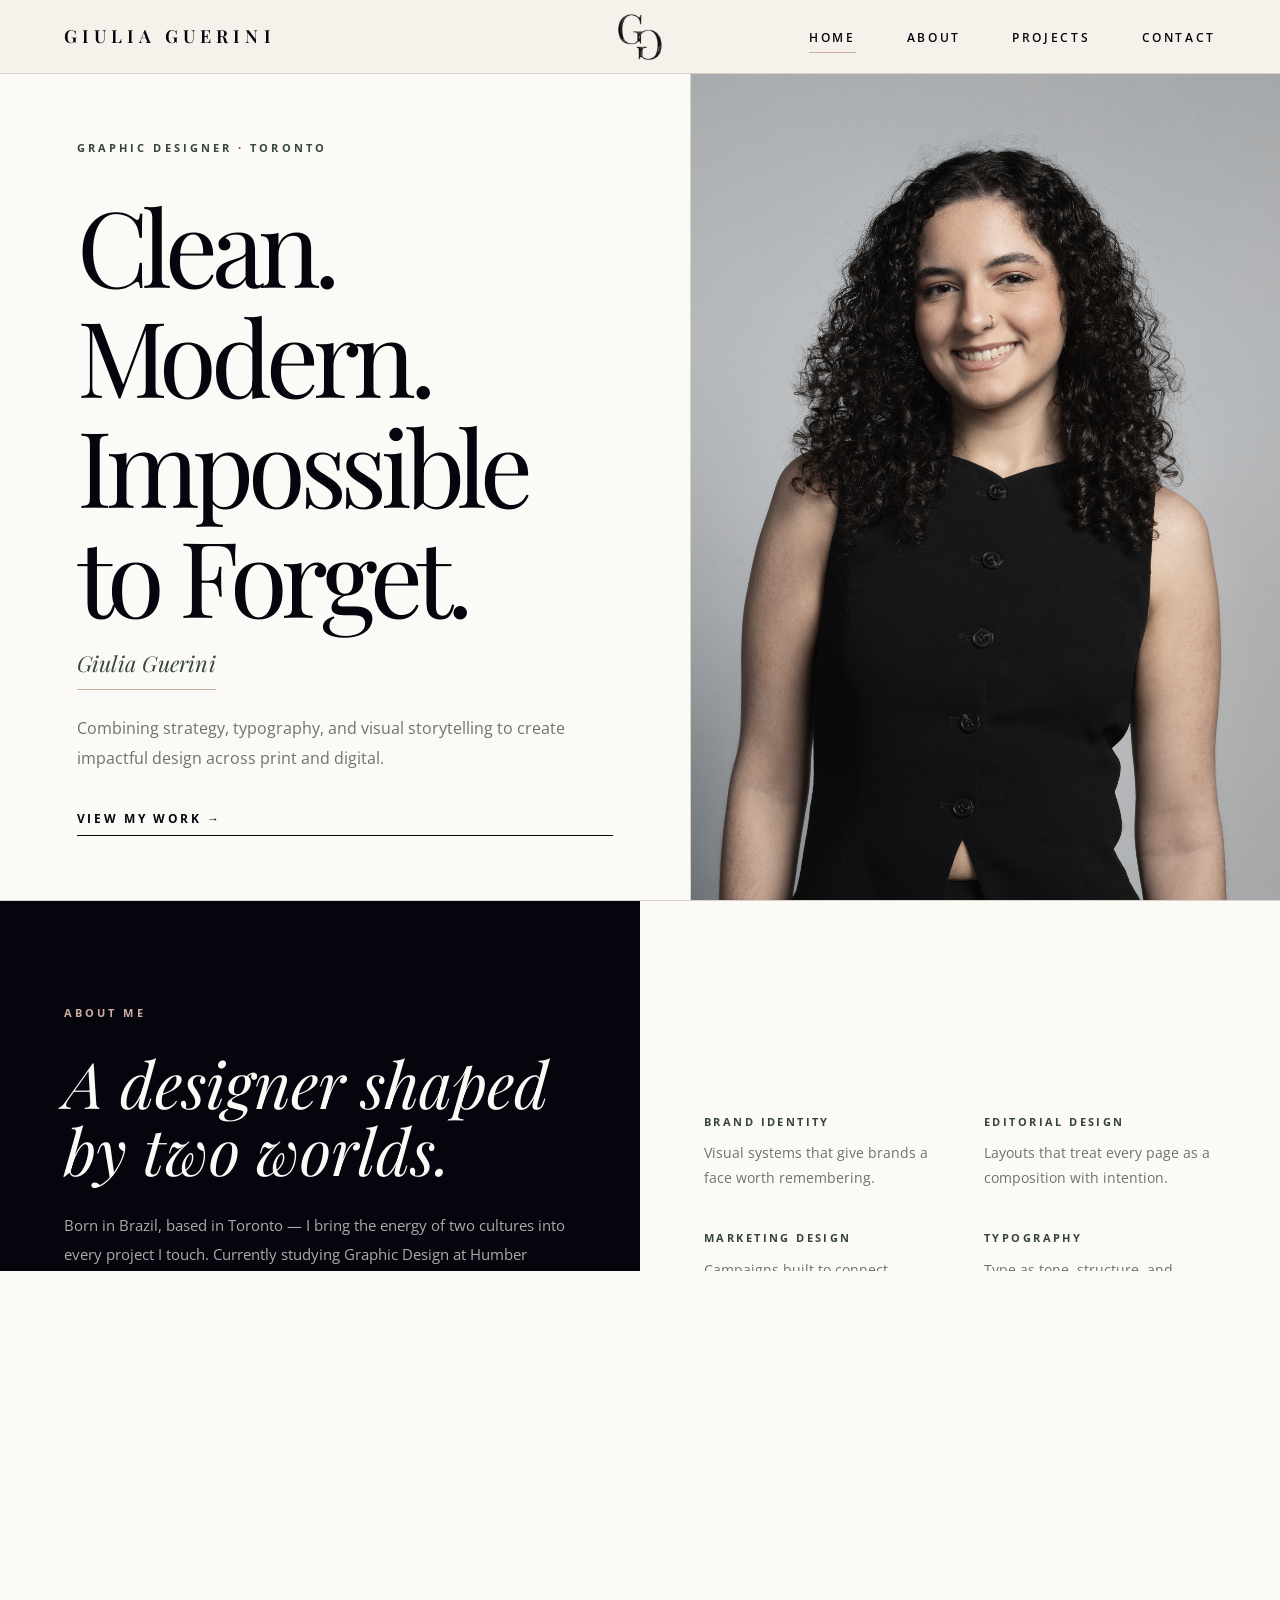
==== commit f4a8b14f: "Updated email and instagram" ====
--- a/index.html
+++ b/index.html
@@ -3,11 +3,49 @@
 <head>
 <meta charset="UTF-8">
 <meta name="viewport" content="width=device-width, initial-scale=1.0">
+
 <title>Giulia Guerini — Graphic Designer</title>
+
+<meta name="description" content="Giulia Guerini is a Graphic Designer based in Toronto specializing in editorial design, marketing design, branding, typography, and visual storytelling.">
+<meta name="keywords" content="Giulia Guerini, Giulia de Almada Guerini, graphic designer Toronto, editorial designer Toronto, marketing designer, Humber Polytechnic graphic design, branding designer, typography designer">
+<meta name="author" content="Giulia de Almada Guerini">
+<meta name="robots" content="index, follow">
+<link rel="canonical" href="https://giuliaguerini.com/">
+
+<meta property="og:title" content="Giulia Guerini — Graphic Designer">
+<meta property="og:description" content="Graphic Designer based in Toronto specializing in editorial design, marketing campaigns, branding, and visual storytelling.">
+<meta property="og:image" content="https://giuliaguerini.com/Images/social-preview.jpg">
+<meta property="og:url" content="https://giuliaguerini.com">
+<meta property="og:type" content="website">
+<meta property="og:site_name" content="Giulia Guerini">
+
+<meta name="twitter:card" content="summary_large_image">
+<meta name="twitter:title" content="Giulia Guerini — Graphic Designer">
+<meta name="twitter:description" content="Graphic Designer based in Toronto specializing in editorial and marketing design.">
+<meta name="twitter:image" content="https://giuliaguerini.com/Images/social-preview.jpg">
+
 <link rel="icon" type="image/png" href="Images/favicon.png?v=2">
 <link rel="shortcut icon" type="image/png" href="Images/favicon.png?v=2">
 <link rel="apple-touch-icon" href="Images/favicon.png?v=2">
 <link href="https://fonts.googleapis.com/css2?family=Playfair+Display:ital,wght@0,400;0,500;0,600;1,400;1,500;1,600&family=Open+Sans:wght@300;400;500;600;700&display=swap" rel="stylesheet">
+
+<script type="application/ld+json">
+{
+ "@context": "https://schema.org",
+ "@type": "Person",
+ "name": "Giulia Guerini",
+ "alternateName": "Giulia de Almada Guerini",
+ "url": "https://giuliaguerini.com",
+ "image": "https://giuliaguerini.com/Images/Giulia-portrait.JPG",
+ "jobTitle": "Graphic Designer",
+ "sameAs": [
+   "https://www.linkedin.com/in/giuliadealmada",
+   "https://www.behance.net/giuliaguerini",
+   "https://www.instagram.com/giuliadesignart"
+ ]
+}
+</script>
+
 <style>
 :root {
   --cream:#F5F1EA;
@@ -314,12 +352,24 @@
 .project-row-role,.project-row-tools{font-size:12px;color:var(--muted)}
 .project-row-role{color:var(--green);font-weight:700}
 .project-expanded{display:none;background:var(--cream);padding:46px;border-bottom:1px solid var(--line)}
-.project-expanded.open{display:grid;grid-template-columns:1fr 1fr;gap:70px}
+.project-expanded.open{
+  display:grid;
+  grid-template-columns:1fr 1fr;
+  gap:70px;
+  align-items:start;
+}
+.project-expanded > div{
+  align-self:start;
+}
+
+.project-expanded > div:first-child .exp-label,
+.project-expanded > div:last-child .exp-heading:first-child{
+  margin-top:0;
+}
 .exp-label,.exp-heading{font-size:11px;letter-spacing:.22em;text-transform:uppercase;color:var(--green);font-weight:800;margin-bottom:10px}
 .exp-heading{margin-top:24px;color:var(--ink)}
 .project-expanded p{color:var(--muted);font-size:14px;line-height:1.85}
 .close-btn{margin-top:28px;background:transparent;border:0;border-bottom:1px solid currentColor;color:var(--ink);text-transform:uppercase;letter-spacing:.2em;font-size:11px;font-weight:800;padding-bottom:5px}
-
 
 
 /* PROJECT DETAIL PAGES */
@@ -492,6 +542,24 @@
   .section-header .link-arrow{margin-top:24px}
   footer{flex-direction:column;text-align:center}
 }
+
+@media(max-width:640px){
+
+  .project-detail-image{
+    min-height:420px;
+    padding:0;
+  }
+
+  .project-detail-main-image{
+    width:100%;
+    height:100%;
+    min-height:420px;
+    object-fit:cover;
+    object-position:center;
+  }
+
+}
+
 </style>
 </head>
 <body>
@@ -632,7 +700,7 @@
       <h2 class="home-contact-title">Let's make something unforgettable together.</h2>
       <p>Whether it's a campaign, an editorial concept, or a brand built from scratch — I'd love to hear what you're working on.</p>
       <div class="contact-socials">
-        <a class="contact-social-link" href="mailto:giuliadealmada@gmail.com">giuliadealmada@gmail.com</a>
+        <a class="contact-social-link" href="mailto:design@giuliaguerini.com">design@giuliaguerini.com</a>
         <a class="contact-social-link" href="https://www.behance.net/giuliaguerini" target="_blank">Behance</a>
         <a class="contact-social-link" href="https://www.linkedin.com/in/giuliadealmada" target="_blank">LinkedIn</a>
         <a class="contact-social-link" href="https://www.instagram.com/giuliadesignart" target="_blank">Instagram</a>
@@ -916,7 +984,7 @@
 </div>
 
 <div id="contact" class="page contact-page">
-  <section class="contact-page-hero"><div><p class="eyebrow" style="color:var(--rose)">Say Hello</p><h1 class="page-title">Let's work<br><em>together.</em></h1></div><div><p>I'm always open to new projects, collaborations, and conversations. Whether you have a brief ready or just an idea — I'd love to hear from you.</p><div class="contact-detail-item"><span class="detail-label">Email</span><span class="detail-value"><a href="mailto:giuliadealmada@gmail.com">giuliadealmada@gmail.com</a></span></div><div class="contact-detail-item"><span class="detail-label">Website</span><span class="detail-value"><a href="https://giuliaguerini.com" target="_blank">giuliaguerini.com</a></span></div><div class="contact-detail-item"><span class="detail-label">LinkedIn</span><span class="detail-value"><a href="https://www.linkedin.com/in/giuliadealmada" target="_blank">linkedin.com/in/giuliadealmada</a></span></div><div class="contact-detail-item"><span class="detail-label">Behance</span><span class="detail-value"><a href="https://www.behance.net/giuliaguerini" target="_blank">behance.net/giuliaguerini</a></span></div></div></section>
+  <section class="contact-page-hero"><div><p class="eyebrow" style="color:var(--rose)">Say Hello</p><h1 class="page-title">Let's work<br><em>together.</em></h1></div><div><p>I'm always open to new projects, collaborations, and conversations. Whether you have a brief ready or just an idea — I'd love to hear from you.</p><div class="contact-detail-item"><span class="detail-label">Email</span><span class="detail-value"><a href="design@giuliaguerini.com">design@giuliaguerini.com</a></span></div><div class="contact-detail-item"><span class="detail-label">Instagram</span><span class="detail-value"><a href="https://www.instagram.com/giuliadesignart" target="_blank">@giuliadesignart</a></span></div><div class="contact-detail-item"><span class="detail-label">LinkedIn</span><span class="detail-value"><a href="https://www.linkedin.com/in/giuliadealmada" target="_blank">linkedin.com/in/giuliadealmada</a></span></div><div class="contact-detail-item"><span class="detail-label">Behance</span><span class="detail-value"><a href="https://www.behance.net/giuliaguerini" target="_blank">behance.net/giuliaguerini</a></span></div></div></section>
   <section class="contact-form-section"><div class="form-side-note"><p class="eyebrow">Send a Message</p><h3>Tell me what you're working on.</h3><p>From brand identity to editorial layouts, marketing campaigns to type design — if it's visual and strategic, it's something I'd love to explore with you.</p></div><form class="contact-form" action="https://formspree.io/f/mrevrojz" method="POST"><div class="form-group"><label class="form-label">Your Name</label><input class="form-input" type="text" name="name" placeholder="Full name" required></div><div class="form-group"><label class="form-label">Email Address</label><input class="form-input" type="email" name="email" placeholder="hello@example.com" required></div><div class="form-group"><label class="form-label">Subject</label><input class="form-input" type="text" name="subject" placeholder="What's this about?" required></div><div class="form-group"><label class="form-label">Your Message</label><textarea class="form-textarea" name="message" placeholder="Tell me about your project, timeline, and anything else that would help me understand what you need..." required></textarea></div><button type="submit" class="form-submit">Send Message →</button><p class="success-msg" id="contact-success">Thank you — I'll be in touch soon.</p></form></section>
   <footer><p>Giulia Guerini</p><p>© 2026 Giulia de Almada Guerini</p><p>Toronto, Canada</p></footer>
 </div>
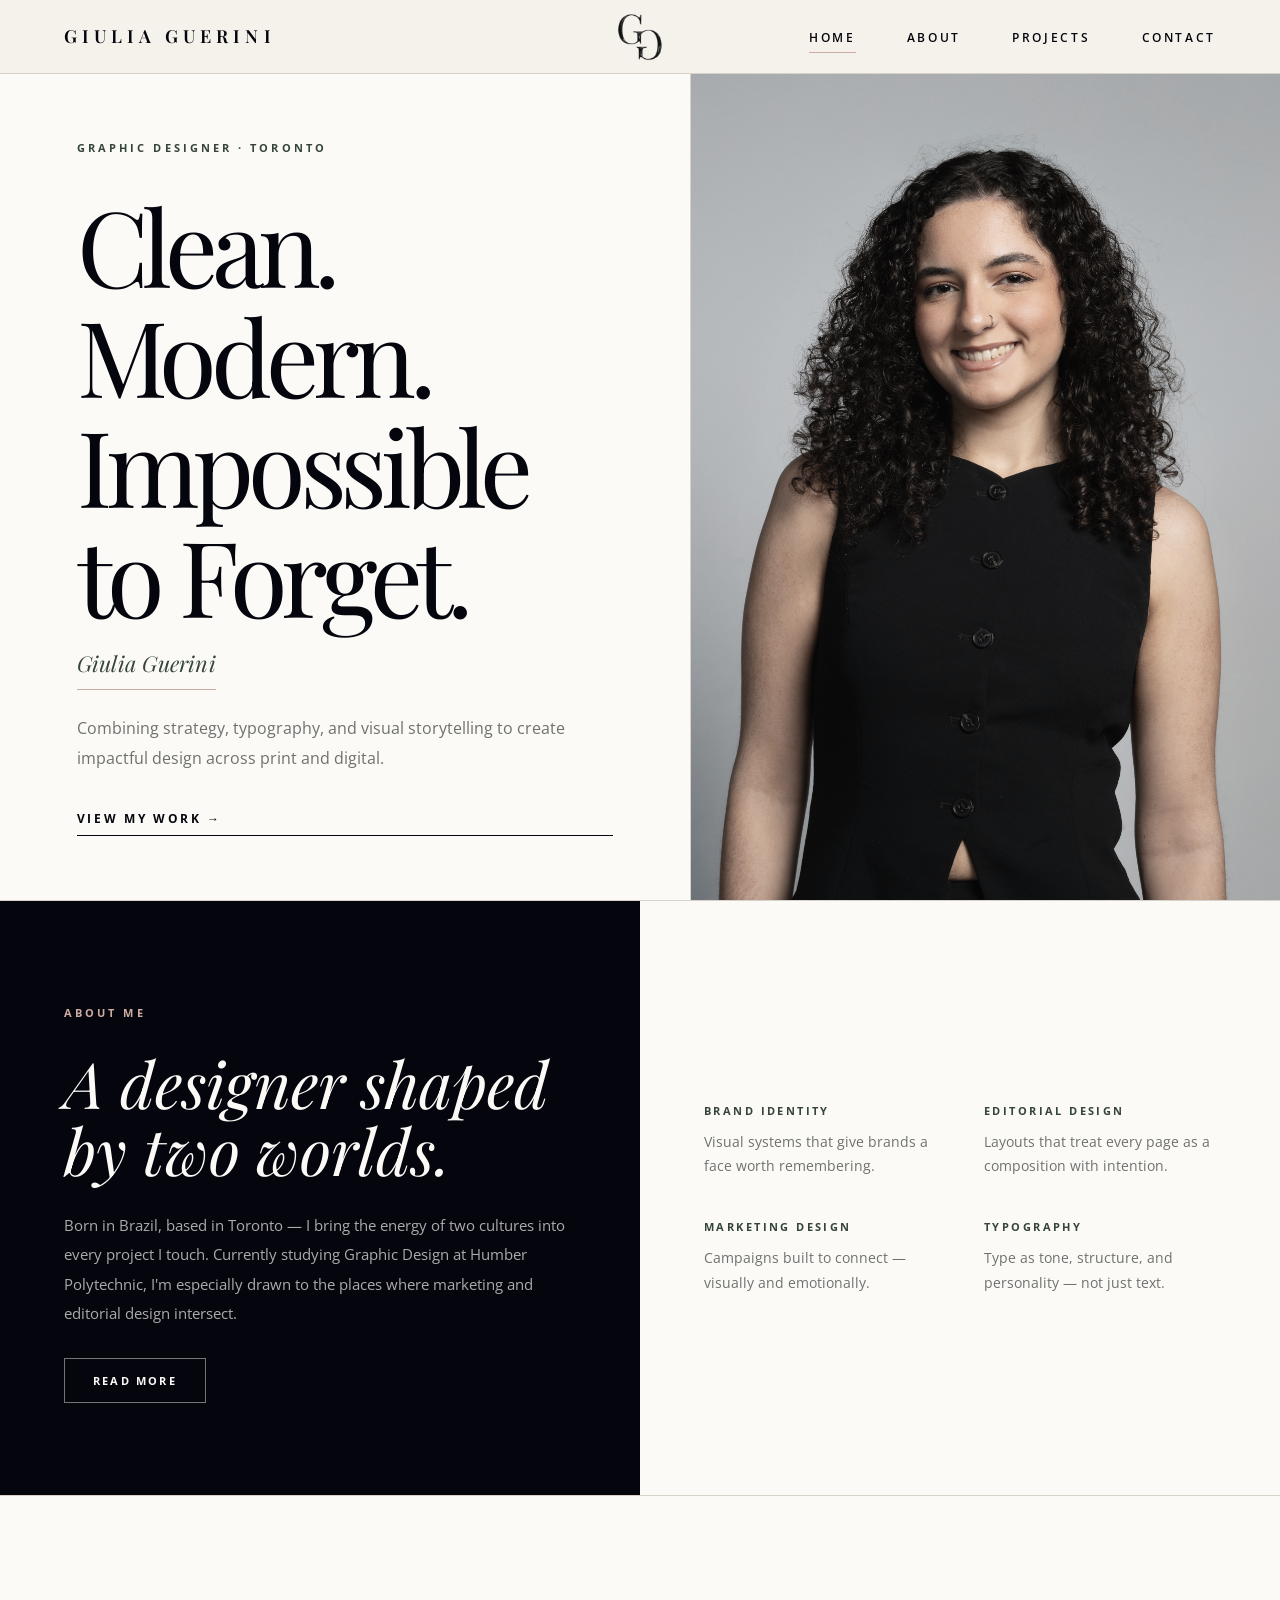
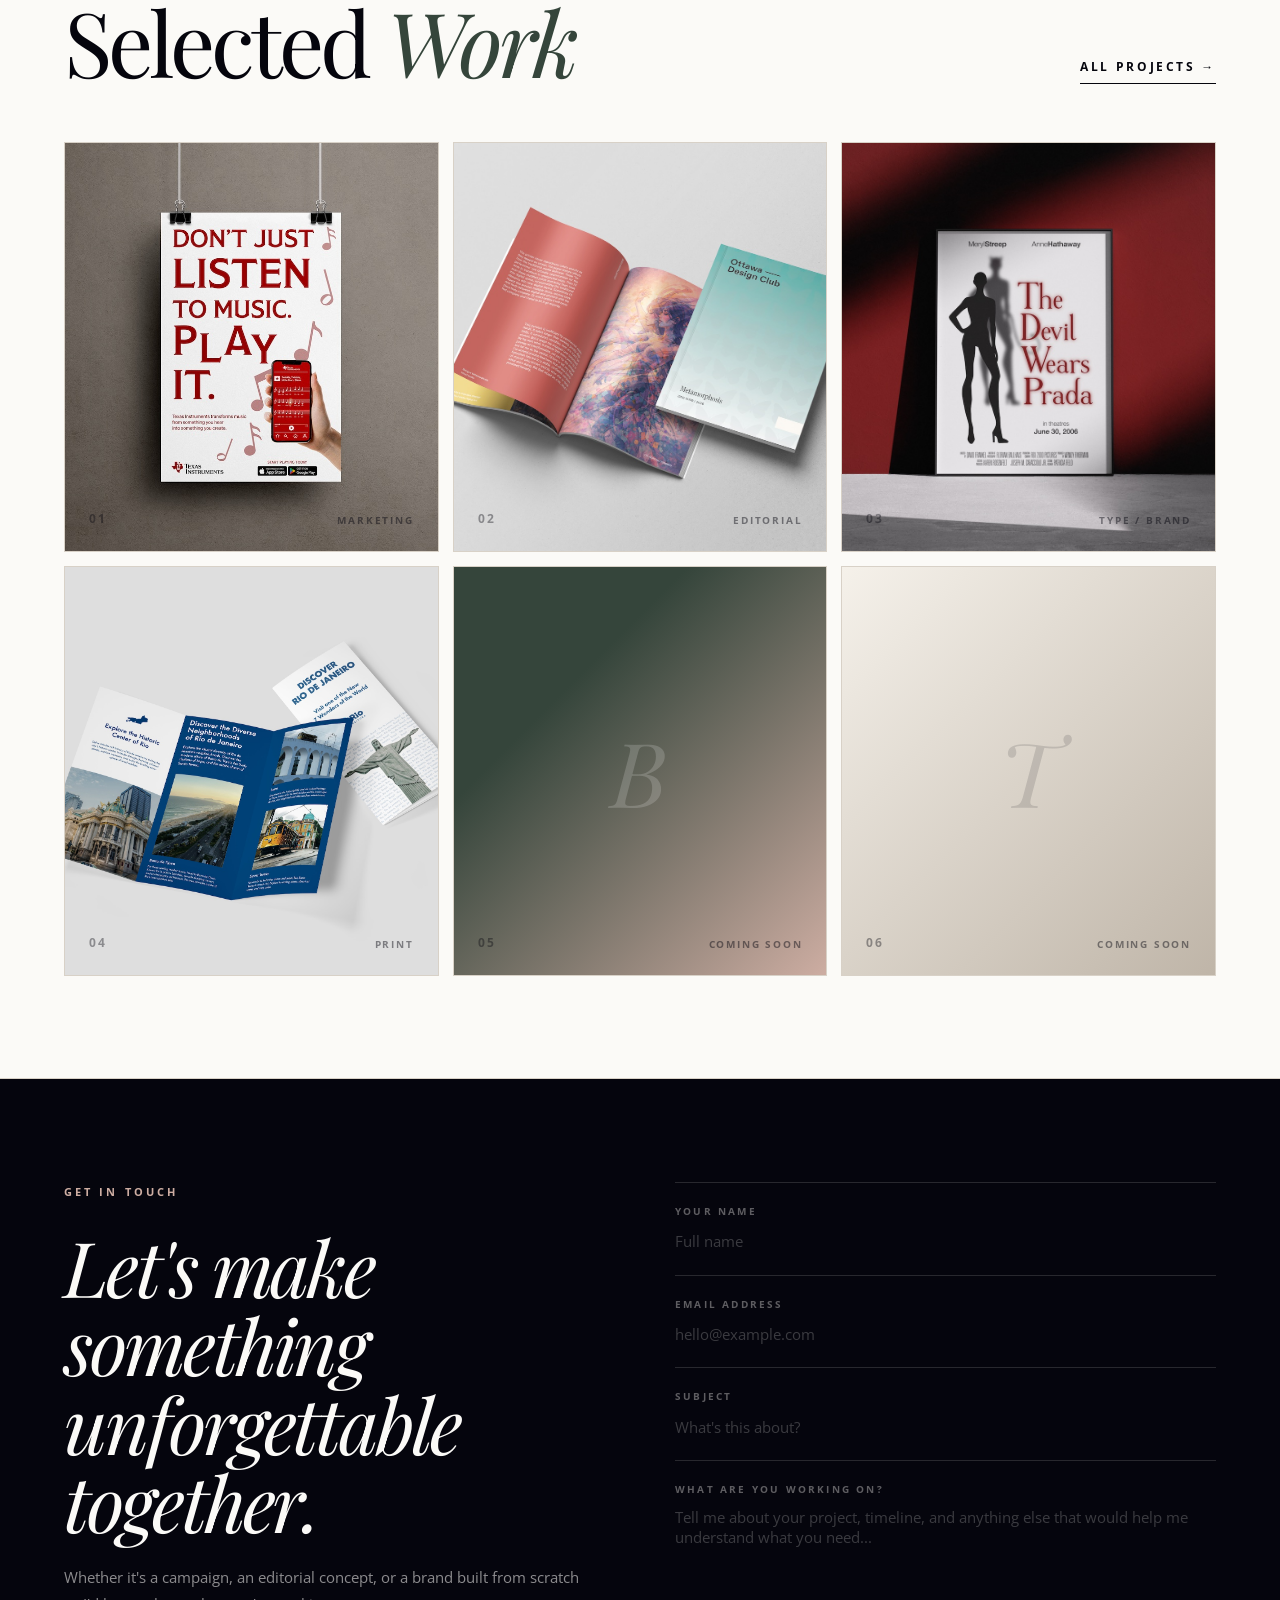
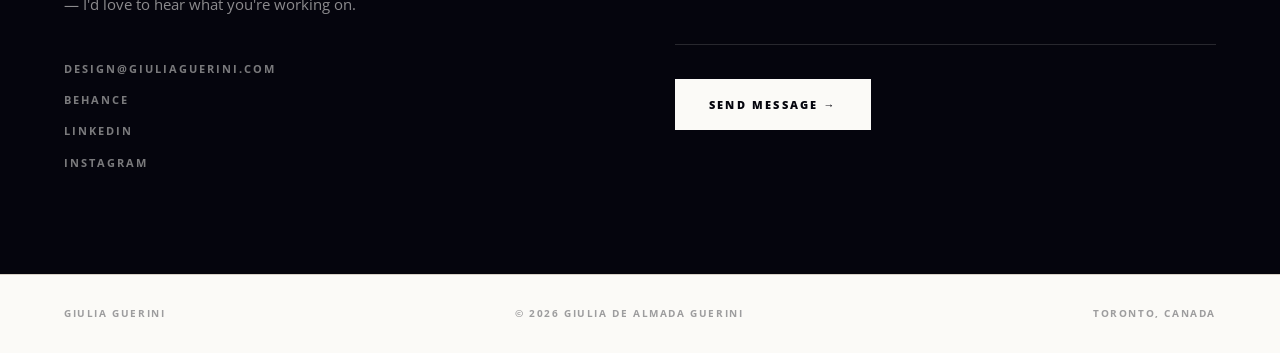
==== commit db675d78: "Separated CSS and JavaScript files" ====
--- a/index.html
+++ b/index.html
@@ -46,567 +46,98 @@
 }
 </script>
 
-<style>
-:root {
-  --cream:#F5F1EA;
-  --paper:#FBFAF7;
-  --ink:#05050D;
-  --muted:#6F716E;
-  --line:#D8D1C7;
-  --green:#35453B;
-  --rose:#CDADA2;
-  --taupe:#BFB5A8;
-}
-*,*::before,*::after{box-sizing:border-box;margin:0;padding:0}
-html{scroll-behavior:smooth}
-body{font-family:'Open Sans',sans-serif;background:var(--paper);color:var(--ink);font-size:15px;line-height:1.75;overflow-x:hidden}
-button,a{font:inherit}
-button{cursor:pointer}
-
-/* NAV */
-nav{position:fixed;top:0;left:0;right:0;z-index:50;height:74px;display:flex;align-items:center;justify-content:space-between;padding:0 clamp(24px,5vw,78px);background:rgba(245,241,234,.94);backdrop-filter:blur(12px);border-bottom:1px solid var(--line)}
-.nav-mark{cursor:pointer;position:absolute;left:50%;top:50%;transform:translate(-50%,-50%);height:52px;width:auto;object-fit:contain;z-index:1}
-.nav-logo,.nav-links{position:relative;z-index:2}
-.nav-logo{font-family:'Playfair Display',serif;font-size:18px;letter-spacing:.28em;text-transform:uppercase;color:var(--ink);text-decoration:none;font-weight:600;cursor:pointer}
-.nav-links{display:flex;gap:clamp(24px,4vw,58px);list-style:none}
-.nav-links a{font-size:12px;letter-spacing:.22em;text-transform:uppercase;color:var(--ink);text-decoration:none;font-weight:600;position:relative;cursor:pointer}
-.nav-links a::after{content:'';position:absolute;left:0;bottom:-7px;width:0;height:1px;background:var(--rose);transition:.25s}
-.nav-links a:hover::after,.nav-links a.active::after{width:100%}
-.page{display:none;min-height:100vh;animation:fade .45s ease forwards}
-.page.active{display:block}
-@keyframes fade{from{opacity:0;transform:translateY(12px)}to{opacity:1;transform:translateY(0)}}
-
-/* GENERAL */
-.section-pad{padding:clamp(72px,8vw,120px) clamp(24px,5vw,78px)}
-.eyebrow{font-size:11px;letter-spacing:.28em;text-transform:uppercase;font-weight:700;color:var(--green);margin-bottom:26px}
-.serif{font-family:'Playfair Display',serif}
-.link-arrow{display:inline-flex;align-items:center;gap:12px;border:0;background:transparent;color:var(--ink);text-transform:uppercase;letter-spacing:.22em;font-size:12px;font-weight:700;text-decoration:none;border-bottom:1px solid currentColor;padding-bottom:6px;transition:.25s}
-.link-arrow:hover{gap:18px;color:var(--green)}
-
-/* HOME HERO */
-.hero{
-  min-height:100vh;
-  padding-top:74px;
-  display:grid;
-  grid-template-columns:minmax(0,1.08fr) minmax(360px,.92fr);
-  border-bottom:1px solid var(--line);
-  background:var(--paper);
-}
-.hero-copy {
-    position: relative;
-    display: flex;
-    flex-direction: column;
-    justify-content: center;
-
-    padding-top: 60px;
-    padding-right: clamp(24px, 6vw, 110px);
-    padding-bottom: 60px;
-    padding-left: clamp(24px, 6vw, 110px);
-
-    border-right: 1px solid var(--line);
-    overflow: visible;
-}
-.hero-copy .eyebrow{
-    margin-bottom:32px;
-}
-.hero-title{font-family:'Playfair Display',serif;font-size:clamp(64px,8.2vw,126px);font-weight:500;line-height:.92;letter-spacing:-.055em;margin-bottom:16px;max-width:780px }
-.hero-title em{display:block;font-style:normal;font-weight:400;letter-spacing:-.06em;line-height:1.03}
-.hero-title em + em{margin-top:.02em}
-.hero-name{width:fit-content;margin-bottom:24px;padding-bottom:7px;border-bottom:1px solid var(--rose);font-family:'Playfair Display',serif;font-size:clamp(20px,1.7vw,28px);font-style:italic;color:var(--green);letter-spacing:.01em}
-.hero-sub{max-width:560px;color:var(--muted);font-size:clamp(16px,1.15vw,19px);line-height:1.85;margin-bottom:34px}
-.hero-portrait-wrap{
-  padding:0;
-  background:var(--cream);
-  overflow:hidden;
-}
-.hero-portrait{
-  width:100%;
-  height:100%;
-  min-height:calc(100vh - 74px);
-  object-fit:cover;
-  object-position:50% 34%;
-  filter:saturate(70%) contrast(95%);
-  border:0;
-  display:block;
-}
-
-/* ABOUT SNIPPET */
-.home-about{display:grid;grid-template-columns:1fr 1fr;border-bottom:1px solid var(--line)}
-.home-about-left{background:var(--ink);color:var(--paper);padding:clamp(72px,8vw,118px) clamp(24px,5vw,78px)}
-.home-about-title{font-family:'Playfair Display',serif;font-size:clamp(42px,5vw,78px);font-style:italic;font-weight:400;line-height:1.05;margin-bottom:28px;max-width:620px}
-.home-about-left p:not(.eyebrow){color:rgba(251,250,247,.68);max-width:560px;font-size:15px;line-height:1.95;margin-bottom:38px}
-.btn-outline{background:transparent;color:inherit;border:1px solid rgba(251,250,247,.45);padding:14px 28px;text-transform:uppercase;letter-spacing:.2em;font-size:11px;font-weight:700}
-.home-about-right{background:var(--paper);padding:clamp(72px,8vw,118px) clamp(24px,5vw,78px);display:flex;align-items:center}
-.skills-grid{display:grid;grid-template-columns:1fr 1fr;gap:38px 48px;width:100%}
-.skill-label{font-size:11px;letter-spacing:.22em;text-transform:uppercase;color:var(--green);font-weight:700;margin-bottom:10px}
-.skill-item p:last-child{font-size:14px;color:var(--muted);line-height:1.75}
-
-/* SELECTED WORK */
-.home-projects{
-  background:var(--paper);
-  padding:clamp(76px,8vw,126px) clamp(24px,5vw,78px);
-  border-bottom:1px solid var(--line);
-}
-
-.section-header{
-  display:flex;
-  align-items:flex-end;
-  justify-content:space-between;
-  gap:28px;
-  margin-bottom:58px;
-}
-
-.section-title{
-  font-family:'Playfair Display',serif;
-  font-size:clamp(48px,7vw,104px);
-  font-weight:400;
-  line-height:.96;
-  letter-spacing:-.045em;
-}
-
-.section-title em{
-  font-style:italic;
-  color:var(--green);
-}
-
-.projects-grid{
-  display:grid;
-  grid-template-columns:repeat(3,1fr);
-  gap:14px;
-}
-
-.project-card{
-  position:relative;
-  min-height:410px;
-  background:var(--cream);
-  border:1px solid var(--line);
-  overflow:hidden;
-  cursor:pointer;
-  transition:.35s;
-}
-
-.project-img-bg{
-  position:absolute;
-  inset:0;
-  display:flex;
-  align-items:center;
-  justify-content:center;
-  font-family:'Playfair Display',serif;
-  font-size:clamp(58px,7vw,110px);
-  font-style:italic;
-  color:rgba(5,5,13,.13);
-  transition:.45s;
-}
-
-.project-card-image{
-    position:absolute;
-    inset:0;
-    width:100%;
-    height:100%;
-    object-fit:cover;
-}
-
-.project-card:nth-child(1) .project-img-bg{
-  background:linear-gradient(135deg,#E8E3DB,#C9B8AB);
-}
-
-.project-card:nth-child(2) .project-img-bg{
-  background:linear-gradient(135deg,#35453B,#202A24);
-  color:rgba(251,250,247,.16);
-}
-
-.project-card:nth-child(3) .project-img-bg{
-  background:linear-gradient(135deg,#111,#3E3D38);
-  color:rgba(251,250,247,.16);
-}
-
-.project-card:nth-child(4) .project-img-bg{
-  background:linear-gradient(135deg,#CDADA2,#E7DED7);
-}
-
-.project-card:nth-child(5) .project-img-bg{
-  background:linear-gradient(135deg,#35453B 30%,#CDADA2);
-  color:rgba(251,250,247,.18);
-}
-
-.project-card:nth-child(6) .project-img-bg{
-  background:linear-gradient(135deg,#F5F1EA,#BFB5A8);
-}
-
-.project-bottom-label{
-  position:absolute;
-  left:24px;
-  right:24px;
-  bottom:22px;
-  display:flex;
-  align-items:flex-end;
-  justify-content:space-between;
-  gap:20px;
-}
-
-.project-number{
-  font-size:12px;
-  letter-spacing:.16em;
-  color:rgba(5,5,13,.38);
-  font-weight:700;
-}
-
-.project-role-tag{
-  font-size:10px;
-  letter-spacing:.18em;
-  text-transform:uppercase;
-  color:rgba(5,5,13,.45);
-  font-weight:700;
-  text-align:right;
-}
-
-.project-overlay{
-  position:absolute;
-  inset:0;
-  background:rgba(5,5,13,.78);
-  color:var(--paper);
-  display:flex;
-  flex-direction:column;
-  justify-content:flex-end;
-  padding:36px;
-  opacity:0;
-  transition:.35s;
-}
-
-.project-card:hover{
-  transform:translateY(-4px);
-}
-
-.project-card:hover .project-overlay{
-  opacity:1;
-}
-
-.project-card:hover .project-img-bg{
-  transform:scale(1.04);
-}
-
-.project-tag{
-  font-size:10px;
-  letter-spacing:.22em;
-  text-transform:uppercase;
-  color:var(--rose);
-  font-weight:700;
-  margin-bottom:12px;
-}
-
-.project-name{
-  font-family:'Playfair Display',serif;
-  font-size:30px;
-  font-style:italic;
-  font-weight:400;
-  line-height:1.1;
-  margin-bottom:12px;
-}
-
-.project-desc{
-  font-size:13px;
-  color:rgba(251,250,247,.65);
-  line-height:1.8;
-}
-
-/* HOME CONTACT */
-.home-contact{display:grid;grid-template-columns:1fr 1fr;background:var(--ink);color:var(--paper);gap:70px}
-.home-contact-title{font-family:'Playfair Display',serif;font-size:clamp(46px,6vw,90px);font-weight:400;font-style:italic;line-height:1.02;letter-spacing:-.04em;margin-bottom:24px}
-.home-contact p:not(.eyebrow){color:rgba(251,250,247,.55);max-width:520px}
-.contact-socials{margin-top:42px;display:flex;flex-direction:column;gap:12px}
-.contact-social-link{color:rgba(251,250,247,.48);text-transform:uppercase;letter-spacing:.18em;font-size:11px;text-decoration:none;font-weight:700}
-.contact-social-link:hover{color:var(--paper)}
-.contact-form{display:flex;flex-direction:column}
-.form-group{padding:20px 0;border-bottom:1px solid rgba(251,250,247,.14)}
-.form-group:first-child{border-top:1px solid rgba(251,250,247,.14)}
-.form-label{display:block;font-size:10px;letter-spacing:.22em;text-transform:uppercase;color:rgba(251,250,247,.36);font-weight:700;margin-bottom:8px}
-.form-input,.form-textarea{width:100%;border:0;outline:0;background:transparent;color:var(--paper);font-family:'Open Sans',sans-serif;font-size:15px;resize:none}
-.form-textarea{min-height:110px}
-.form-input::placeholder,.form-textarea::placeholder{color:rgba(251,250,247,.22)}
-.form-submit{margin-top:34px;width:fit-content;background:var(--paper);color:var(--ink);border:0;padding:16px 34px;text-transform:uppercase;letter-spacing:.2em;font-size:11px;font-weight:800}
-.success-msg{display:none;margin-top:18px;color:var(--rose);font-family:'Playfair Display',serif;font-style:italic}
-
-/* ABOUT PAGE */
-.page-hero{padding:150px clamp(24px,5vw,78px) 78px;border-bottom:1px solid var(--line);background:var(--cream)}
-.page-title{font-family:'Playfair Display',serif;font-size:clamp(64px,9vw,130px);font-weight:400;line-height:.9;letter-spacing:-.055em}
-.about-body{display:grid;grid-template-columns:1fr 1fr;border-bottom:1px solid var(--line)}
-.about-body > div{padding:clamp(62px,7vw,105px) clamp(24px,5vw,78px)}
-.about-body-left{border-right:1px solid var(--line)}
-.about-body p{color:var(--muted);line-height:1.95;margin-bottom:22px}
-.about-lead{font-family:'Playfair Display',serif!important;font-size:25px!important;font-style:italic!important;color:var(--ink)!important;line-height:1.5!important}
-.skills-section{background:var(--ink);color:var(--paper)}
-.skills-full-grid{display:grid;grid-template-columns:repeat(4,1fr);gap:42px;border-top:1px solid rgba(251,250,247,.14);padding-top:42px}
-.skill-col-title{font-size:11px;letter-spacing:.22em;text-transform:uppercase;color:rgba(251,250,247,.38);font-weight:700;margin-bottom:22px}
-.skill-col ul{list-style:none;display:flex;flex-direction:column;gap:9px}
-.skill-col li{font-size:14px;color:rgba(251,250,247,.62)}
-
-/* PROJECTS PAGE */
-.projects-page-hero{padding:150px clamp(24px,5vw,78px) 68px;border-bottom:1px solid var(--line);display:flex;align-items:flex-end;justify-content:space-between;gap:40px;background:var(--paper)}
-.projects-page-hero p{max-width:420px;color:var(--muted)}
-.projects-full-list{padding:40px clamp(24px,5vw,78px) 90px}
-.project-row{display:grid;grid-template-columns:70px 1fr 180px 210px;gap:32px;align-items:center;padding:34px 0;border-bottom:1px solid var(--line);cursor:pointer;position:relative}
-.project-row:hover .project-row-title{color:var(--green)}
-.project-num{font-size:12px;letter-spacing:.18em;color:rgba(5,5,13,.35);font-weight:700}
-.project-row-title{font-family:'Playfair Display',serif;font-size:30px;font-style:italic;font-weight:400;line-height:1.15;transition:.25s}
-.project-row-sub{font-size:13px;color:var(--muted);margin-top:6px}
-.project-row-role,.project-row-tools{font-size:12px;color:var(--muted)}
-.project-row-role{color:var(--green);font-weight:700}
-.project-expanded{display:none;background:var(--cream);padding:46px;border-bottom:1px solid var(--line)}
-.project-expanded.open{
-  display:grid;
-  grid-template-columns:1fr 1fr;
-  gap:70px;
-  align-items:start;
-}
-.project-expanded > div{
-  align-self:start;
-}
-
-.project-expanded > div:first-child .exp-label,
-.project-expanded > div:last-child .exp-heading:first-child{
-  margin-top:0;
-}
-.exp-label,.exp-heading{font-size:11px;letter-spacing:.22em;text-transform:uppercase;color:var(--green);font-weight:800;margin-bottom:10px}
-.exp-heading{margin-top:24px;color:var(--ink)}
-.project-expanded p{color:var(--muted);font-size:14px;line-height:1.85}
-.close-btn{margin-top:28px;background:transparent;border:0;border-bottom:1px solid currentColor;color:var(--ink);text-transform:uppercase;letter-spacing:.2em;font-size:11px;font-weight:800;padding-bottom:5px}
-
-
-/* PROJECT DETAIL PAGES */
-.project-detail-page{background:var(--paper);color:var(--ink)}
-.project-detail-hero{padding:150px clamp(24px,5vw,78px) 72px;border-bottom:1px solid var(--line);background:var(--cream);display:grid;grid-template-columns:1.2fr .8fr;gap:clamp(38px,6vw,90px);align-items:end}
-.project-detail-title{font-family:'Playfair Display',serif;font-size:clamp(58px,8vw,126px);font-weight:400;line-height:.92;letter-spacing:-.055em;max-width:900px}
-.project-detail-title em{font-style:italic;color:var(--green)}
-.project-detail-intro{color:var(--muted);font-size:16px;line-height:1.9;max-width:480px}
-.project-detail-meta{display:grid;grid-template-columns:repeat(3,1fr);border-bottom:1px solid var(--line);background:var(--paper)}
-.meta-block{padding:32px clamp(24px,4vw,56px);border-right:1px solid var(--line)}
-.meta-block:last-child{border-right:0}
-.meta-label{font-size:10px;letter-spacing:.24em;text-transform:uppercase;color:var(--green);font-weight:800;margin-bottom:8px}
-.meta-value{font-size:14px;color:var(--muted);line-height:1.75}
-.project-detail-image{min-height:58vh;border-bottom:1px solid var(--line);display:flex;align-items:center;justify-content:center;overflow:hidden;position:relative;background:linear-gradient(135deg,#E8E3DB,#C9B8AB)}
-.project-detail-image.dark{background:linear-gradient(135deg,#111,#35453B)}
-.project-detail-image.rose{background:linear-gradient(135deg,#CDADA2,#F5F1EA)}
-.project-detail-image.green{background:linear-gradient(135deg,#35453B,#BFB5A8)}
-.project-detail-image span{font-family:'Playfair Display',serif;font-size:clamp(76px,13vw,190px);font-style:italic;color:rgba(251,250,247,.42);letter-spacing:-.06em}
-.project-detail-image:not(.dark) span{color:rgba(5,5,13,.16)}
-.project-detail-body{display:grid;grid-template-columns:.8fr 1.2fr;gap:clamp(42px,7vw,110px);padding:clamp(72px,8vw,126px) clamp(24px,5vw,78px);border-bottom:1px solid var(--line)}
-.project-detail-body h2{font-family:'Playfair Display',serif;font-size:clamp(38px,5vw,72px);font-style:italic;font-weight:400;line-height:1.05;margin-bottom:24px}
-.project-detail-body p{color:var(--muted);font-size:15px;line-height:1.95;margin-bottom:22px}
-.project-detail-list{list-style:none;display:flex;flex-direction:column;gap:12px;margin-top:22px}
-.project-detail-list li{padding-bottom:12px;border-bottom:1px solid var(--line);color:var(--muted);font-size:14px}
-.project-detail-gallery{display:grid;grid-template-columns:1fr 1fr;gap:14px;padding:0 clamp(24px,5vw,78px) clamp(76px,8vw,126px);background:var(--paper);border-bottom:1px solid var(--line)}
-.gallery-panel{min-height:360px;background:var(--cream);border:1px solid var(--line);display:flex;align-items:center;justify-content:center;font-family:'Playfair Display',serif;font-size:clamp(44px,6vw,88px);font-style:italic;color:rgba(5,5,13,.14)}
-.project-detail-nav{display:flex;justify-content:space-between;align-items:center;gap:24px;padding:36px clamp(24px,5vw,78px);background:var(--ink);color:var(--paper)}
-.project-detail-nav .link-arrow{color:var(--paper)}
-.learn-more-btn{margin-top:26px}
-
-.project-detail-main-image{
-  width:100%;
-  height:100%;
-  object-fit:cover;
-  display:block;
-}
-
-.gallery-panel{
-  border:1px solid var(--line);
-  background:var(--cream);
-  overflow:hidden;
-}
-
-.gallery-panel img{
-  width:100%;
-  height:100%;
-  display:block;
-  object-fit:cover;
-}
-
-
-@media(max-width:980px){
-  .project-detail-hero,.project-detail-body{grid-template-columns:1fr}
-  .project-detail-meta{grid-template-columns:1fr}
-  .meta-block{border-right:0;border-bottom:1px solid var(--line)}
-  .meta-block:last-child{border-bottom:0}
-  .project-detail-gallery{grid-template-columns:1fr}
-}
-
-/* CONTACT PAGE */
-.contact-page{background:var(--ink);color:var(--paper)}
-.contact-page-hero{padding:150px clamp(24px,5vw,78px) 84px;display:grid;grid-template-columns:1fr 1fr;gap:70px;border-bottom:1px solid rgba(251,250,247,.12)}
-.contact-page .page-title{color:var(--paper)}
-.contact-page p{color:rgba(251,250,247,.58)}
-.contact-detail-item{padding:19px 0;border-top:1px solid rgba(251,250,247,.12)}
-.detail-label{display:block;font-size:10px;letter-spacing:.22em;text-transform:uppercase;color:rgba(251,250,247,.35);font-weight:800}
-.detail-value,.detail-value a{color:rgba(251,250,247,.72);text-decoration:none}
-.contact-form-section{padding:80px clamp(24px,5vw,78px);display:grid;grid-template-columns:1fr 1fr;gap:70px;background:var(--cream);color:var(--ink)}
-.contact-form-section p{color:var(--muted)}
-.contact-form-section .form-group{border-bottom:1px solid var(--line)}
-.contact-form-section .form-group:first-child{border-top:1px solid var(--line)}
-.contact-form-section .form-label{color:rgba(5,5,13,.4)}
-.contact-form-section .form-input,.contact-form-section .form-textarea{color:var(--ink)}
-.contact-form-section .form-input::placeholder,.contact-form-section .form-textarea::placeholder{color:rgba(5,5,13,.28)}
-.contact-form-section .form-submit{background:var(--ink);color:var(--paper)}
-.form-side-note h3{font-family:'Playfair Display',serif;font-size:44px;font-style:italic;font-weight:400;line-height:1.1;margin-bottom:20px}
-footer{padding:30px clamp(24px,5vw,78px);display:flex;align-items:center;justify-content:space-between;gap:20px;border-top:1px solid var(--line);background:var(--paper)}
-footer p{font-size:10px;letter-spacing:.16em;text-transform:uppercase;color:rgba(5,5,13,.38);font-weight:700}
-
-.contact-page footer{
-  background:var(--paper);
-  border-top:1px solid var(--line);
-}
-.contact-page footer p{
-  color:rgba(5,5,13,.38);
-}
-
-
-/* CUSTOM CURSOR */
-@media (pointer:fine){
-html,
-body,
-a,
-button,
-input,
-textarea,
-select,
-label,
-[role="button"],
-.project-card,
-.nav-mark {
-    cursor: none !important;
-}
-
-  .custom-cursor{
-    position:fixed;
-    top:0;
-    left:0;
-    width:16px;
-    height:16px;
-    border-radius:50%;
-    background:var(--ink);
-    pointer-events:none;
-    z-index:9999;
-    transform:translate(-50%,-50%);
-    transition:width .18s ease,height .18s ease,background .18s ease,opacity .18s ease;
-    opacity:0;
-  }
-
-  .custom-cursor.is-visible{
-    opacity:1;
-  }
-
-  .custom-cursor.is-hovering{
-    width:24px;
-    height:24px;
-  }
-
-  .custom-cursor.is-light{
-    background:var(--paper);
-  }
-}
-
-@media(max-width:980px){
-  nav{height:auto;min-height:68px;gap:18px;flex-wrap:wrap;padding-top:18px;padding-bottom:18px}
-  .nav-links{gap:18px;flex-wrap:wrap}
-  .hero{grid-template-columns:1fr;min-height:100vh;padding-top:96px}
-  .hero-copy{border-right:0;border-bottom:1px solid var(--line);min-height:auto;padding-top:80px;padding-bottom:80px}
-  .hero-portrait{height:620px}
-  .home-about,.home-contact,.about-body,.contact-page-hero,.contact-form-section{grid-template-columns:1fr}
-  .about-body-left{border-right:0;border-bottom:1px solid var(--line)}
-  .projects-grid{grid-template-columns:1fr 1fr}
-  .project-card:nth-child(n){grid-column:auto}
-  .skills-full-grid{grid-template-columns:1fr 1fr}
-  .projects-page-hero{display:block}
-  .projects-page-hero p{margin-top:22px}
-  .project-row{grid-template-columns:48px 1fr;gap:20px}
-  .project-row-role,.project-row-tools{display:none}
-  .project-expanded.open{grid-template-columns:1fr;gap:28px}
-}
-@media(max-width:640px){
-  .nav-logo{font-size:15px}
-  .nav-links a{font-size:10px}
-  .hero-title{font-size:58px;line-height:.95}
-  .hero-title em{font-size:.9em;line-height:1.05}
-  .nav-mark{
-    height:36px;
-    position:absolute;
-
-    top:24px;
-    right:20px;
-
-    left:auto;
-    transform:none;
-  }
-  .hero-portrait-wrap{padding:24px}
-  .hero-portrait{height:520px}
-  .skills-grid,.projects-grid,.skills-full-grid{grid-template-columns:1fr}
-  .section-header{display:block}
-  .section-header .link-arrow{margin-top:24px}
-  footer{flex-direction:column;text-align:center}
-}
-
-@media(max-width:640px){
-
-  .project-detail-image{
-    min-height:420px;
-    padding:0;
-  }
-
-  .project-detail-main-image{
-    width:100%;
-    height:100%;
-    min-height:420px;
-    object-fit:cover;
-    object-position:center;
-  }
-
-}
-
-</style>
+<link rel="stylesheet" href="CSS/style.css">
+
 </head>
+
 <body>
 <div class="custom-cursor" aria-hidden="true"></div>
+
 <nav id="mainNav">
-  <a class="nav-logo" onclick="showPage('home')">Giulia Guerini</a>
-  <img class="nav-mark" onclick="showPage('home')" alt="GG Logo" src="Images/logo-GiuliaGuerini.png" alt="Giulia Guerini logo">
+  <a class="nav-logo" href="index.html">Giulia Guerini</a>
+
+  <a href="index.html" aria-label="Go to homepage">
+    <img
+      class="nav-mark"
+      src="Images/logo-GiuliaGuerini.png"
+      alt="Giulia Guerini logo"
+    >
+  </a>
+
   <ul class="nav-links">
-    <li><a onclick="showPage('home')" class="active" id="nav-home">Home</a></li>
-    <li><a onclick="showPage('about')" id="nav-about">About</a></li>
-    <li><a onclick="showPage('projects')" id="nav-projects">Projects</a></li>
-    <li><a onclick="showPage('contact')" id="nav-contact">Contact</a></li>
+    <li><a href="index.html" class="active" id="nav-home">Home</a></li>
+    <li><a href="about.html" id="nav-about">About</a></li>
+    <li><a href="projects.html" id="nav-projects">Projects</a></li>
+    <li><a href="contact.html" id="nav-contact">Contact</a></li>
   </ul>
 </nav>
 
-<div id="home" class="page active">
+<main id="home" class="page active">
   <section class="hero">
     <div class="hero-copy">
       <p class="eyebrow">Graphic Designer · Toronto</p>
-      <h1
-      class="hero-title">
-      <em>Clean.</em>
-      <em>Modern.</em>
-      <em>Impossible</em>
-      <em>to Forget.</em>
-</h1>
+
+      <h1 class="hero-title">
+        <em>Clean.</em>
+        <em>Modern.</em>
+        <em>Impossible</em>
+        <em>to Forget.</em>
+      </h1>
+
       <p class="hero-name">Giulia Guerini</p>
-      <p class="hero-sub">Combining strategy, typography, and visual storytelling to create impactful design across print and digital.</p>
-      <button class="link-arrow" onclick="showPage('projects')">View My Work →</button>
-    </div>
+
+      <p class="hero-sub">
+        Combining strategy, typography, and visual storytelling to create impactful design across print and digital.
+      </p>
+
+      <a class="link-arrow" href="projects.html">View My Work →</a>
+    </div>
+
     <div class="hero-portrait-wrap">
-      <img class="hero-portrait" src="Images/Giulia-portrait.JPG" alt=Giulia Guerini Portrait Picture>
+      <img
+        class="hero-portrait"
+        src="Images/Giulia-portrait.JPG"
+        alt="Giulia Guerini portrait"
+      >
+    </div>
   </section>
 
   <section class="home-about">
     <div class="home-about-left">
       <p class="eyebrow" style="color:var(--rose)">About Me</p>
+
       <h2 class="home-about-title">A designer shaped by two worlds.</h2>
-      <p>Born in Brazil, based in Toronto — I bring the energy of two cultures into every project I touch. Currently studying Graphic Design at Humber Polytechnic, I'm especially drawn to the places where marketing and editorial design intersect.</p>
-      <button class="btn-outline" onclick="showPage('about')">Read More</button>
-    </div>
+
+      <p>
+        Born in Brazil, based in Toronto — I bring the energy of two cultures into every project I touch.
+        Currently studying Graphic Design at Humber Polytechnic, I'm especially drawn to the places where
+        marketing and editorial design intersect.
+      </p>
+
+      <a class="btn-outline" href="about.html">Read More</a>
+    </div>
+
     <div class="home-about-right">
       <div class="skills-grid">
-        <div class="skill-item"><p class="skill-label">Brand Identity</p><p>Visual systems that give brands a face worth remembering.</p></div>
-        <div class="skill-item"><p class="skill-label">Editorial Design</p><p>Layouts that treat every page as a composition with intention.</p></div>
-        <div class="skill-item"><p class="skill-label">Marketing Design</p><p>Campaigns built to connect — visually and emotionally.</p></div>
-        <div class="skill-item"><p class="skill-label">Typography</p><p>Type as tone, structure, and personality — not just text.</p></div>
+        <div class="skill-item">
+          <p class="skill-label">Brand Identity</p>
+          <p>Visual systems that give brands a face worth remembering.</p>
+        </div>
+
+        <div class="skill-item">
+          <p class="skill-label">Editorial Design</p>
+          <p>Layouts that treat every page as a composition with intention.</p>
+        </div>
+
+        <div class="skill-item">
+          <p class="skill-label">Marketing Design</p>
+          <p>Campaigns built to connect — visually and emotionally.</p>
+        </div>
+
+        <div class="skill-item">
+          <p class="skill-label">Typography</p>
+          <p>Type as tone, structure, and personality — not just text.</p>
+        </div>
       </div>
     </div>
   </section>
@@ -614,36 +145,41 @@
   <section class="home-projects">
     <div class="section-header">
       <h2 class="section-title">Selected <em>Work</em></h2>
-      <button class="link-arrow" onclick="showPage('projects')">All Projects →</button>
+      <a class="link-arrow" href="projects.html">All Projects →</a>
     </div>
 
     <div class="projects-grid">
-      <div class="project-card" onclick="showProjectDetail('project-ti')">
-    <img class="project-card-image"
-         src="Images/ti-mockup-main.jpeg"
-         alt="Texas Instruments Poster">
-
-    <div class="project-bottom-label">
-        <span class="project-number">01</span>
-        <span class="project-role-tag">Marketing</span>
-    </div>
-
-    <div class="project-overlay">
-        <p class="project-tag">Marketing Campaign</p>
-        <h3 class="project-name">Texas Instruments</h3>
-        <p class="project-desc">
+      <a class="project-card" href="texas-instruments.html">
+        <img
+          class="project-card-image"
+          src="Images/ti-mockup-main.jpeg"
+          alt="Texas Instruments poster mockup"
+        >
+
+        <div class="project-bottom-label">
+          <span class="project-number">01</span>
+          <span class="project-role-tag">Marketing</span>
+        </div>
+
+        <div class="project-overlay">
+          <p class="project-tag">Marketing Campaign</p>
+          <h3 class="project-name">Texas Instruments</h3>
+          <p class="project-desc">
             Repositioning a legacy tech brand through creative campaign design for a music-learning app.
-        </p>
-    </div>
-</div>
-      <div class="project-card" onclick="showProjectDetail('project-odc')">
-      <img class="project-card-image"
-            src="Images/odc-mockup-main.jpeg"
-            alt="Ottawa Design Club Zine">
-
-        <div class="project-bottom-label">
-            <span class="project-number">02</span>
-            <span class="project-role-tag">Editorial</span>
+          </p>
+        </div>
+      </a>
+
+      <a class="project-card" href="odc.html">
+        <img
+          class="project-card-image"
+          src="Images/odc-mockup-main.jpeg"
+          alt="Ottawa Design Club zine mockup"
+        >
+
+        <div class="project-bottom-label">
+          <span class="project-number">02</span>
+          <span class="project-role-tag">Editorial</span>
         </div>
 
         <div class="project-overlay">
@@ -651,54 +187,99 @@
           <h3 class="project-name">Ottawa Design Club</h3>
           <p class="project-desc">
             An editorial zine exploring Metamorphosis, built around Ottawa Design Club's visual identity.
-          </p></div>
-</div>
-      <div class="project-card" onclick="showProjectDetail('project-prada')">
-      <img class="project-card-image"
-            src="Images/prada-mockup-main.jpeg"
-            alt="The Devil Wears Prada Poster">
+          </p>
+        </div>
+      </a>
+
+      <a class="project-card" href="prada.html">
+        <img
+          class="project-card-image"
+          src="Images/prada-mockup-main.jpeg"
+          alt="The Devil Wears Prada poster mockup"
+        >
 
         <div class="project-bottom-label">
           <span class="project-number">03</span>
           <span class="project-role-tag">Type / Brand</span>
         </div>
-        
+
         <div class="project-overlay">
           <p class="project-tag">Type + Brand Design</p>
           <h3 class="project-name">The Devil Wears Prada</h3>
           <p class="project-desc">
-            A high-fashion promotional campaign with a custom typeface, poster redesign, and branded materials.</p>
-          </div>
-</div>
-
-      <div class="project-card" onclick="showProjectDetail('project-rio')">
-        <img class="project-card-image" 
+            A high-fashion promotional campaign with a custom typeface, poster redesign, and branded materials.
+          </p>
+        </div>
+      </a>
+
+      <a class="project-card" href="rio.html">
+        <img
+          class="project-card-image"
           src="Images/rj-mockup-main.jpeg"
-          alt="Rio de Janeiro Brochure"> 
-          
+          alt="Rio de Janeiro brochure mockup"
+        >
+
         <div class="project-bottom-label">
           <span class="project-number">04</span>
           <span class="project-role-tag">Print</span>
         </div>
-        
+
         <div class="project-overlay">
           <p class="project-tag">Graphic / Editorial</p>
           <h3 class="project-name">Rio de Janeiro Brochure</h3>
           <p class="project-desc">
-            A vibrant, minimal trifold tourism brochure balancing Rio's energy with editorial restraint.</p>
-        </div>
-</div>
-
-      <div class="project-card" onclick="showProjectDetail('project-brasilidade')"><div class="project-img-bg">B</div><div class="project-bottom-label"><span class="project-number">05</span><span class="project-role-tag">Coming Soon</span></div><div class="project-overlay"><p class="project-tag">Branding · In Progress</p><h3 class="project-name">Brasilidade</h3><p class="project-desc">A Brazilian-inspired curly hair care brand exploring cultural identity through packaging and campaign design.</p></div></div>
-      <div class="project-card" onclick="showProjectDetail('project-timeless')"><div class="project-img-bg">T</div><div class="project-bottom-label"><span class="project-number">06</span><span class="project-role-tag">Coming Soon</span></div><div class="project-overlay"><p class="project-tag">Editorial Design· In Progress</p><h3 class="project-name">Timeless</h3><p class="project-desc">A fashion-focused editorial zine developed from concept to publication,exploring contemporary luxury, style, and visual storytelling.</p></div></div>
+            A vibrant, minimal trifold tourism brochure balancing Rio's energy with editorial restraint.
+          </p>
+        </div>
+      </a>
+
+      <a class="project-card" href="brasilidade.html">
+        <div class="project-img-bg">B</div>
+
+        <div class="project-bottom-label">
+          <span class="project-number">05</span>
+          <span class="project-role-tag">Coming Soon</span>
+        </div>
+
+        <div class="project-overlay">
+          <p class="project-tag">Branding · In Progress</p>
+          <h3 class="project-name">Brasilidade</h3>
+          <p class="project-desc">
+            A Brazilian-inspired curly hair care brand exploring cultural identity through packaging and campaign design.
+          </p>
+        </div>
+      </a>
+
+      <a class="project-card" href="timeless.html">
+        <div class="project-img-bg">T</div>
+
+        <div class="project-bottom-label">
+          <span class="project-number">06</span>
+          <span class="project-role-tag">Coming Soon</span>
+        </div>
+
+        <div class="project-overlay">
+          <p class="project-tag">Editorial Design · In Progress</p>
+          <h3 class="project-name">Timeless</h3>
+          <p class="project-desc">
+            A fashion-focused editorial zine exploring contemporary luxury, style, and visual storytelling.
+          </p>
+        </div>
+      </a>
     </div>
   </section>
 
   <section class="home-contact section-pad">
     <div>
       <p class="eyebrow" style="color:var(--rose)">Get In Touch</p>
+
       <h2 class="home-contact-title">Let's make something unforgettable together.</h2>
-      <p>Whether it's a campaign, an editorial concept, or a brand built from scratch — I'd love to hear what you're working on.</p>
+
+      <p>
+        Whether it's a campaign, an editorial concept, or a brand built from scratch —
+        I'd love to hear what you're working on.
+      </p>
+
       <div class="contact-socials">
         <a class="contact-social-link" href="mailto:design@giuliaguerini.com">design@giuliaguerini.com</a>
         <a class="contact-social-link" href="https://www.behance.net/giuliaguerini" target="_blank">Behance</a>
@@ -706,364 +287,44 @@
         <a class="contact-social-link" href="https://www.instagram.com/giuliadesignart" target="_blank">Instagram</a>
       </div>
     </div>
+
     <form class="contact-form" action="https://formspree.io/f/mrevrojz" method="POST">
-      <div class="form-group"><label class="form-label">Your Name</label><input class="form-input" type="text" name="name" placeholder="Full name" required></div>
-      <div class="form-group"><label class="form-label">Email Address</label><input class="form-input" type="email" name="email" placeholder="hello@example.com" required></div>
-      <div class="form-group"><label class="form-label">Subject</label><input class="form-input" type="text" name="subject" placeholder="What's this about?" required></div>
-      <div class="form-group"><label class="form-label">What are you working on?</label><textarea class="form-textarea" name="message" placeholder="Tell me about your project, timeline, and anything else that would help me understand what you need..." required></textarea></div>
+      <div class="form-group">
+        <label class="form-label">Your Name</label>
+        <input class="form-input" type="text" name="name" placeholder="Full name" required>
+      </div>
+
+      <div class="form-group">
+        <label class="form-label">Email Address</label>
+        <input class="form-input" type="email" name="email" placeholder="hello@example.com" required>
+      </div>
+
+      <div class="form-group">
+        <label class="form-label">Subject</label>
+        <input class="form-input" type="text" name="subject" placeholder="What's this about?" required>
+      </div>
+
+      <div class="form-group">
+        <label class="form-label">What are you working on?</label>
+        <textarea
+          class="form-textarea"
+          name="message"
+          placeholder="Tell me about your project, timeline, and anything else that would help me understand what you need..."
+          required
+        ></textarea>
+      </div>
+
       <button type="submit" class="form-submit">Send Message →</button>
-      <p class="success-msg" id="home-success">Thank you — I'll be in touch soon.</p>
     </form>
   </section>
-  <footer><p>Giulia Guerini</p><p>© 2026 Giulia de Almada Guerini</p><p>Toronto, Canada</p></footer>
-</div>
-
-<div id="about" class="page">
-  <section class="page-hero"><p class="eyebrow">About Me</p><h1 class="page-title">More than a<br><em>designer.</em></h1></section>
-  <section class="about-body">
-    <div class="about-body-left"><p class="eyebrow">My Story</p><p class="about-lead">Born in Brazil, I always dreamed of living abroad and building something that connected creativity with the wider world.</p><p>At 17, I moved to Toronto and began studying Graphic Design at Humber Polytechnic. Over three years of meeting inspiring people, immersing myself in the city's art and design scene, and learning from exceptional professors, I found the two areas of design that truly resonate with me: editorial and marketing.</p><p>Today, I create clean, modern, and refined visuals designed to make brands feel memorable and impossible to ignore.</p></div>
-    <div><p class="eyebrow">My Approach</p><p class="about-lead">I design for the feeling a composition leaves behind.</p><p>Every project starts with understanding: the brand, the audience, and the emotional response a piece of design needs to create.</p><p>My Brazilian roots inform how I think about color, rhythm, and warmth, while my Toronto education has sharpened my sense of editorial structure and modern aesthetics.</p><p>I'm fluent in Portuguese and English — and comfortable working across print, digital, and social media contexts.</p></div>
-  </section>
-  <section class="skills-section section-pad"><p class="eyebrow" style="color:var(--rose)">Skills & Tools</p><div class="skills-full-grid">
-    <div class="skill-col"><p class="skill-col-title">Design Skills</p><ul><li>Graphic Design</li><li>Brand & Visual Identity</li><li>Editorial Design</li><li>Marketing Design</li><li>Social Media Design</li><li>Typography</li><li>Layout Design</li></ul></div>
-    <div class="skill-col"><p class="skill-col-title">Tools</p><ul><li>Adobe InDesign</li><li>Adobe Illustrator</li><li>Adobe Photoshop</li><li>Figma</li><li>Canva</li><li>Microsoft Word</li></ul></div>
-    <div class="skill-col"><p class="skill-col-title">Specialisations</p><ul><li>Campaign Design</li><li>Content Creation</li><li>Creative Direction</li><li>Packaging Design</li><li>Presentation Design</li><li>Art Direction</li></ul></div>
-    <div class="skill-col"><p class="skill-col-title">Languages</p><ul><li>Portuguese — Native</li><li>English — Fluent</li><li>French — Learning</li></ul></div>
-  </div></section>
-  <footer><p>Giulia Guerini</p><p>© 2026 Giulia de Almada Guerini</p><p>Toronto, Canada</p></footer>
-</div>
-
-<div id="projects" class="page">
-  <section class="projects-page-hero"><div><p class="eyebrow">Selected Work</p><h1 class="page-title">Projects</h1></div><p>A collection of marketing, editorial, and brand design projects — each one built around a clear strategy and a strong visual point of view.</p></section>
-  <div class="projects-full-list">
-    <div class="project-row" onclick="toggleProject('p1')"><span class="project-num">01</span><div><h3 class="project-row-title">Texas Instruments — Marketing Campaign</h3><p class="project-row-sub">Poster, landing page, web banners, and social media content for TI SyncPlay</p></div><span class="project-row-role">Marketing Campaign</span><span class="project-row-tools">Illustrator · Photoshop · InDesign</span></div>
-    <div id="p1" class="project-expanded"><div><p class="exp-label">Overview</p><p>A poster, landing page, web banner advertisement and social media content for the Texas Instruments music-learning app, TI SyncPlay.</p><p class="exp-heading">Goal</p><p>Reposition Texas Instruments as a creative, consumer-friendly brand beyond engineering and calculators.</p></div><div><p class="exp-heading">Strategy</p><p>Centered the campaign around the slogan “Don't just listen to music. Play it.” — turning music learning into an interactive, emotional experience.</p><button class="link-arrow learn-more-btn" onclick="event.stopPropagation(); showProjectDetail('project-ti')">Learn More →</button><br><button class="close-btn" onclick="toggleProject('p1')">Close</button></div></div>
-    <div class="project-row" onclick="toggleProject('p2')"><span class="project-num">02</span><div><h3 class="project-row-title">Ottawa Design Club — Editorial Zine</h3><p class="project-row-sub">An editorial zine exploring Metamorphosis</p></div><span class="project-row-role">Editorial Design</span><span class="project-row-tools">InDesign · Illustrator · Photoshop</span></div>
-    <div id="p2" class="project-expanded"><div><p class="exp-label">Overview</p><p>An editorial zine inspired by Ottawa Design Club and centered around transformation as an ongoing creative process.</p><p class="exp-heading">Goal</p><p>Understand how an existing editorial brand communicates visually and recreate that feeling through typography, layout, pacing, and storytelling.</p></div><div><p class="exp-heading">Strategy</p><p>Studied typography systems, grid structures, image placement, white space, hierarchy, and color usage to build a consistent editorial experience.</p><button class="link-arrow learn-more-btn" onclick="event.stopPropagation(); showProjectDetail('project-odc')">Learn More →</button><br><button class="close-btn" onclick="toggleProject('p2')">Close</button></div></div>
-    <div class="project-row" onclick="toggleProject('p3')"><span class="project-num">03</span><div><h3 class="project-row-title">The Devil Wears Prada — Promotional Materials</h3><p class="project-row-sub">Custom typeface, poster redesign, ticket, pamphlet, and paper bag</p></div><span class="project-row-role">Type + Brand Design</span><span class="project-row-tools">Illustrator · Photoshop</span></div>
-    <div id="p3" class="project-expanded"><div><p class="exp-label">Overview</p><p>A redesign of the iconic movie poster with a custom typeface and cohesive promotional materials.</p><p class="exp-heading">Goal</p><p>Create a high-fashion promotional campaign using typography as the primary branding tool.</p></div><div><p class="exp-heading">Strategy</p><p>Approached the project as a luxury fashion campaign, using editorial elegance, subtle drama, and strong visual recognition.</p><button class="link-arrow learn-more-btn" onclick="event.stopPropagation(); showProjectDetail('project-prada')">Learn More →</button><br><button class="close-btn" onclick="toggleProject('p3')">Close</button></div></div>
-    <div class="project-row" onclick="toggleProject('p4')"><span class="project-num">04</span><div><h3 class="project-row-title">Rio de Janeiro — Tourism Brochure</h3><p class="project-row-sub">A vibrant, minimal trifold pamphlet for international travelers</p></div><span class="project-row-role">Graphic / Editorial</span><span class="project-row-tools">Illustrator · Photoshop · InDesign</span></div>
-    <div id="p4" class="project-expanded"><div><p class="exp-label">Overview</p><p>A vibrant, minimal trifold pamphlet promoting tourism in Rio de Janeiro.</p><p class="exp-heading">Goal</p><p>Create a tourism brochure that felt visually engaging, modern, and authentic to Rio's identity.</p></div><div><p class="exp-heading">Strategy</p><p>Combined minimal editorial layouts with vibrant imagery and authentic branding elements from Rio's official style guide.</p><button class="link-arrow learn-more-btn" onclick="event.stopPropagation(); showProjectDetail('project-rio')">Learn More →</button><br><button class="close-btn" onclick="toggleProject('p4')">Close</button></div></div>
-    <div class="project-row" onclick="toggleProject('p5')"><span class="project-num">05</span><div><h3 class="project-row-title">Brasilidade — Brand Identity</h3><p class="project-row-sub">Brazilian-inspired curly hair care brand · In Development</p></div><span class="project-row-role">Coming Soon</span><span class="project-row-tools">Illustrator · Photoshop · InDesign</span></div>
-    <div id="p5" class="project-expanded"><div><p class="exp-label">In Development</p><p>Brasilidade is an upcoming branding and marketing project centered around a Brazilian-inspired curly hair care brand.</p><p class="exp-heading">Concept</p><p>Inspired by my experience as a Brazilian living in Canada and navigating curly hair care between both cultures.</p></div><div><p class="exp-heading">Scope</p><p>Brand identity design · Packaging design · Marketing campaign development · Social media visuals · Art direction · Creative strategy.</p><button class="link-arrow learn-more-btn" onclick="event.stopPropagation(); showProjectDetail('project-brasilidade')">Learn More →</button><br><button class="close-btn" onclick="toggleProject('p5')">Close</button></div></div>
-    <div class="project-row" onclick="toggleProject('p6')">
-  <span class="project-num">06</span>
-  <div>
-    <h3 class="project-row-title">Timeless — Fashion Zine</h3>
-    <p class="project-row-sub">
-      Editorial publication · In Development
-    </p>
-  </div>
-
-  <span class="project-row-role">Coming Soon</span>
-
-  <span class="project-row-tools">
-    InDesign · Photoshop · Illustrator
-  </span>
-</div>
-
-<div id="p6" class="project-expanded">
-  <div>
-    <p class="exp-label">In Development</p>
-
-    <p>
-      Timeless is an original fashion and lifestyle editorial publication
-      currently being developed from scratch.
-    </p>
-
-    <p class="exp-heading">Concept</p>
-
-    <p>
-      Exploring the idea of modern luxury through fashion, culture,
-      craftsmanship, and timeless style.
-    </p>
-  </div>
-
-  <div>
-    <p class="exp-heading">Scope</p>
-
-    <p>
-      Editorial design · Art direction · Typography systems · Layout design ·
-      Magazine structure · Cover design.
-    </p>
-
-    <button
-      class="link-arrow learn-more-btn"
-      onclick="event.stopPropagation(); showProjectDetail('project-timeless')">
-      Learn More →
-    </button>
-
-    <br>
-
-    <button class="close-btn" onclick="toggleProject('p6')">
-      Close
-    </button>
-  </div>
-</div>
-  </div>
-  <footer><p>Giulia Guerini</p><p>© 2026 Giulia de Almada Guerini</p><button class="link-arrow" onclick="showPage('contact')">Get In Touch →</button></footer>
-</div>
-
-
-<div id="project-ti" class="page project-detail-page">
-  <section class="project-detail-hero">
-    <div><p class="eyebrow">Marketing Campaign</p><h1 class="project-detail-title">Texas Instruments <em>SyncPlay</em></h1></div>
-    <p class="project-detail-intro">A campaign concept repositioning Texas Instruments as a creative, consumer-friendly brand through a music-learning app that helps users play along in real time.</p>
-  </section>
-  <section class="project-detail-meta"><div class="meta-block"><p class="meta-label">Role</p><p class="meta-value">Concept development, art direction, campaign design, layout design</p></div><div class="meta-block"><p class="meta-label">Tools</p><p class="meta-value">Illustrator · Photoshop · InDesign</p></div><div class="meta-block"><p class="meta-label">Deliverables</p><p class="meta-value">Poster · Landing page · Web banner · Social media posts</p></div></section>
-  <section class="project-detail-image">
-  <img
-    class="project-detail-main-image"
-    src="Images/ti-mockup-main.jpeg"
-    alt="Texas Instruments Poster Mockup">
-</section>
-  <section class="project-detail-body"><div><p class="eyebrow">Project Description</p><h2>Turning precision into creativity.</h2></div><div><p>The campaign expands Texas Instruments beyond its familiar association with calculators and engineering by presenting the brand as a tool for learning, creativity, and self-expression.</p><p>The visual system was built around the slogan “Don't just listen to music. Play it.” The goal was to make the app feel approachable while still maintaining the precision and trust associated with TI.</p><ul class="project-detail-list"><li>Built a flexible campaign system across print and digital touchpoints.</li><li>Used strong typographic hierarchy to make the message direct and memorable.</li><li>Balanced technology, music, and accessibility through clean visual direction.</li></ul></div></section>
-  <section class="project-detail-gallery">
-
-  <div class="gallery-panel">
-    <img src="Images/ti-poster.jpeg" alt="TI Poster">
-  </div>
-
-  <div class="gallery-panel">
-    <img src="Images/ti-landing-page.jpeg" alt="TI Landing Page">
-  </div>
-
-  <div class="gallery-panel">
-    <img src="Images/ti-social.jpeg" alt="TI Social Media">
-  </div>
-
-  <div class="gallery-panel">
-    <img src="Images/ti-banner.jpeg" alt="TI Web Banner">
-  </div>
-
-</section>
-  <section class="project-detail-nav"><button class="link-arrow" onclick="showPage('projects')">← Back to Projects</button><button class="link-arrow" onclick="showProjectDetail('project-odc')">Next Project →</button></section>
-  <footer><p>Giulia Guerini</p><p>© 2026 Giulia de Almada Guerini</p><p>Toronto, Canada</p></footer>
-</div>
-
-<div id="project-odc" class="page project-detail-page">
-  <section class="project-detail-hero">
-    <div><p class="eyebrow">Editorial Design</p><h1 class="project-detail-title">Ottawa Design Club <em>Zine</em></h1></div>
-    <p class="project-detail-intro">An editorial zine exploring the theme of Metamorphosis while studying and responding to the visual language of Ottawa Design Club.</p>
-  </section>
-  <section class="project-detail-meta"><div class="meta-block"><p class="meta-label">Role</p><p class="meta-value">Editorial design, layout systems, typography, visual research</p></div><div class="meta-block"><p class="meta-label">Tools</p><p class="meta-value">InDesign · Illustrator · Photoshop</p></div><div class="meta-block"><p class="meta-label">Deliverables</p><p class="meta-value">Full zine · Cover · Artist profiles · Editorial spreads</p></div></section>
-  <section class="project-detail-image">
-  <img
-    class="project-detail-main-image"
-    src="Images/odc-mockup-main.jpeg"
-    alt="Ottawa Design Club Zine">
-</section>
-  <section class="project-detail-body"><div><p class="eyebrow">Project Description</p><h2>A study in transformation.</h2></div><div><p>This project focused on understanding an existing editorial identity and translating its structure into a new issue concept. The theme, Metamorphosis, guided the pacing, imagery, and visual rhythm.</p><p>The design uses strong hierarchy, intentional white space, and carefully controlled layouts to create an editorial experience that feels cohesive while allowing each artist profile to have its own visual tone.</p><ul class="project-detail-list"><li>Designed a full editorial system inspired by an existing publication style.</li><li>Created layout variation while maintaining consistent visual rules.</li><li>Explored how typography can create pace, hierarchy, and mood.</li></ul></div></section>
-  <section class="project-detail-gallery">
-
-  <div class="gallery-panel">
-    <img src="Images/ODC-Mockup-Cover.jpeg" alt="ODC Mockup Cover">
-  </div>
-
-  <div class="gallery-panel">
-    <img src="Images/ODC-Mockup-LeaMoreau.jpeg" alt="ODC Mockup Profile 1">
-  </div>
-
-  <div class="gallery-panel">
-    <img src="Images/ODC-Mockup-SophieChen.jpeg" alt="ODC Mockup Profile 2">
-  </div>
-
-  <div class="gallery-panel">
-    <img src="Images/ODC-Mockup-ThomasBeaumont.jpeg" alt="ODC Mockup Profile 3">
-  </div>
-
-</section>
-  <section class="project-detail-nav"><button class="link-arrow" onclick="showPage('projects')">← Back to Projects</button><button class="link-arrow" onclick="showProjectDetail('project-prada')">Next Project →</button></section>
-  <footer><p>Giulia Guerini</p><p>© 2026 Giulia de Almada Guerini</p><p>Toronto, Canada</p></footer>
-</div>
-
-<div id="project-prada" class="page project-detail-page">
-  <section class="project-detail-hero">
-    <div><p class="eyebrow">Type + Brand Design</p><h1 class="project-detail-title">The Devil Wears <em>Prada</em></h1></div>
-    <p class="project-detail-intro">A high-fashion promotional system built around a custom typeface, poster redesign, and supporting campaign materials.</p>
-  </section>
-  <section class="project-detail-meta"><div class="meta-block"><p class="meta-label">Role</p><p class="meta-value">Typeface design, poster design, promotional system, art direction</p></div><div class="meta-block"><p class="meta-label">Tools</p><p class="meta-value">Illustrator · Photoshop</p></div><div class="meta-block"><p class="meta-label">Deliverables</p><p class="meta-value">Custom typeface · Poster · Ticket · Pamphlet · Paper bag</p></div></section>
-  <section class="project-detail-image">
-  <img
-    class="project-detail-main-image"
-    src="Images/prada-mockup-main.jpeg"
-    alt="The Devil Wears Prada Poster">
-</section>
-  <section class="project-detail-body"><div><p class="eyebrow">Project Description</p><h2>Typography as fashion language.</h2></div><div><p>This project reimagines promotional materials for The Devil Wears Prada through the lens of luxury fashion branding. The custom typeface became the core visual device, giving the campaign a distinct editorial personality.</p><p>The system uses dramatic scale, sharp forms, and refined composition to create a tone that feels elegant, recognizable, and connected to the film's fashion world.</p><ul class="project-detail-list"><li>Developed a custom typeface inspired by high-fashion editorial references.</li><li>Created a cohesive set of promotional materials.</li><li>Used typography as the main driver of brand recognition.</li></ul></div></section>
-  <section class="project-detail-gallery">
-
-  <div class="gallery-panel">
-    <img src="Images/prada-type.jpeg" alt="Type">
-  </div>
-
-  <div class="gallery-panel">
-    <img src="Images/prada-flyer.jpeg" alt="Flyer">
-  </div>
-
-  <div class="gallery-panel">
-    <img src="Images/prada-ticket.jpeg" alt="Ticket">
-  </div>
-
-  <div class="gallery-panel">
-    <img src="Images/prada-bag.jpeg" alt="Bag">
-  </div>
-
-</section>
-  <section class="project-detail-nav"><button class="link-arrow" onclick="showPage('projects')">← Back to Projects</button><button class="link-arrow" onclick="showProjectDetail('project-rio')">Next Project →</button></section>
-  <footer><p>Giulia Guerini</p><p>© 2026 Giulia de Almada Guerini</p><p>Toronto, Canada</p></footer>
-</div>
-
-<div id="project-rio" class="page project-detail-page">
-  <section class="project-detail-hero">
-    <div><p class="eyebrow">Print Design</p><h1 class="project-detail-title">Rio de Janeiro <em>Brochure</em></h1></div>
-    <p class="project-detail-intro">A trifold tourism brochure designed for international travelers, balancing vibrant cultural energy with a clean editorial structure.</p>
-  </section>
-  <section class="project-detail-meta"><div class="meta-block"><p class="meta-label">Role</p><p class="meta-value">Print design, layout, art direction, image selection</p></div><div class="meta-block"><p class="meta-label">Tools</p><p class="meta-value">Illustrator · Photoshop · InDesign</p></div><div class="meta-block"><p class="meta-label">Deliverables</p><p class="meta-value">Trifold brochure · Cover · Interior panels</p></div></section>
-  <section class="project-detail-image">
-  <img
-    class="project-detail-main-image"
-    src="Images/rj-mockup-main.jpeg"
-    alt="Rio de Janeiro Brochure">
-</section>
-  <section class="project-detail-body"><div><p class="eyebrow">Project Description</p><h2>Vibrant, minimal, and easy to navigate.</h2></div><div><p>The brochure was created to present Rio de Janeiro as energetic and welcoming without overwhelming the reader. The layout uses bright visual moments, clean spacing, and structured content to guide travelers through the city experience.</p><p>Using Rio's visual references and tourism tone, the design balances excitement with clarity, making the brochure feel both useful and visually engaging.</p><ul class="project-detail-list"><li>Structured information clearly within a compact trifold format.</li><li>Used color and image pacing to capture Rio's atmosphere.</li><li>Created a polished print piece for a travel-focused audience.</li></ul></div></section>
-    <section class="project-detail-gallery">
-
-  <div class="gallery-panel">
-    <img src="Images/rj-flyer-mockup-1.jpeg" alt="Rio de Janeiro Flyer Mockup 1">
-  </div>
-
-  <div class="gallery-panel">
-    <img src="Images/rj-flyer-mockup-2.jpeg" alt="Rio de Janeiro Flyer Mockup 2">
-  </div>
-
-  <div class="gallery-panel">
-    <img src="Images/rj-flyer-mockup-3.jpeg" alt="Rio de Janeiro Flyer Mockup 3">
-  </div>
-
-  <div class="gallery-panel">
-    <img src="Images/rj-flyer-mockup-4.jpeg" alt="Rio de Janeiro Flyer Mockup 4">
-  </div>
-</section>
-  <section class="project-detail-nav"><button class="link-arrow" onclick="showPage('projects')">← Back to Projects</button><button class="link-arrow" onclick="showProjectDetail('project-brasilidade')">Next Project →</button></section>
-  <footer><p>Giulia Guerini</p><p>© 2026 Giulia de Almada Guerini</p><p>Toronto, Canada</p></footer>
-</div>
-
-<div id="project-brasilidade" class="page project-detail-page">
-  <section class="project-detail-hero">
-    <div><p class="eyebrow">Brand Identity · In Progress</p><h1 class="project-detail-title">Brasilidade <em>Hair Care</em></h1></div>
-    <p class="project-detail-intro">A Brazilian-inspired curly hair care brand exploring cultural identity, beauty, packaging, and campaign design.</p>
-  </section>
-  <section class="project-detail-meta"><div class="meta-block"><p class="meta-label">Role</p><p class="meta-value">Brand strategy, identity design, packaging direction, campaign concept</p></div><div class="meta-block"><p class="meta-label">Tools</p><p class="meta-value">Illustrator · Photoshop · InDesign · Figma</p></div><div class="meta-block"><p class="meta-label">Deliverables</p><p class="meta-value">Logo · Packaging · Brand guidelines · Website prototype · Social campaign</p></div></section>
-  <section class="project-detail-image green"><span>Brasil</span></section>
-  <section class="project-detail-body"><div><p class="eyebrow">Project Description</p><h2>A brand rooted in Brazilian beauty and identity.</h2></div><div><p>Brasilidade is being developed as a curly hair care brand inspired by Brazilian culture, ingredients, and aesthetics. The project responds to the challenge of finding culturally resonant curly hair products in Canada.</p><p>The direction combines joyful tropical energy with a more premium editorial approach, creating a brand that feels warm, expressive, and refined.</p><ul class="project-detail-list"><li>Building a full identity system with packaging and digital applications.</li><li>Exploring Brazilian visual references through a premium beauty lens.</li><li>Creating a campaign that celebrates curl diversity and cultural visibility.</li></ul></div></section>
-  <section class="project-detail-gallery"><div class="gallery-panel">Logo</div><div class="gallery-panel">Packaging</div><div class="gallery-panel">Social</div><div class="gallery-panel">Website</div></section>
-  <section class="project-detail-nav"><button class="link-arrow" onclick="showPage('projects')">← Back to Projects</button><button class="link-arrow" onclick="showProjectDetail('project-timeless')">Next Project →</button></section>
-  <footer><p>Giulia Guerini</p><p>© 2026 Giulia de Almada Guerini</p><p>Toronto, Canada</p></footer>
-</div>
-
-<div id="project-timeless" class="page project-detail-page">
-
-  <section class="project-detail-hero">
-
-    <div><p class="eyebrow">Editorial Design · In Progress</p><h1 class="project-detail-title">Timeless <em>Magazine</em></h1></div>
-
-    <p class="project-detail-intro">An editorial publication exploring fashion, craftsmanship, and the meaning of luxury in a contemporary world.</p>
-
-  </section>
-
-  <section class="project-detail-meta"><div class="meta-block"><p class="meta-label">Role</p><p class="meta-value">Editorial design, art direction, typography, layout systems</p></div><div class="meta-block"><p class="meta-label">Tools</p><p class="meta-value">InDesign · Photoshop · Illustrator</p></div><div class="meta-block"><p class="meta-label">Deliverables</p><p class="meta-value">Cover · Feature spreads · Editorial system · Magazine layout</p></div></section>
-
-  <section class="project-detail-image"><span>Timeless</span></section>
-
-  <section class="project-detail-body"><div><p class="eyebrow">Project Description</p><h2>Building a magazine from the ground up.</h2></div><div><p>Timeless is an original fashion editorial publication currently being developed from concept to completion.</p><p>The project explores contemporary luxury through fashion, craftsmanship, vintage culture, and visual storytelling, combining editorial structure with high-end magazine aesthetics.</p><ul class="project-detail-list"><li>Original editorial concept and publication structure.</li><li>Curated typography and custom layout systems.</li><li>Fashion-focused art direction and visual storytelling.</li></ul></div></section>
-
-  <section class="project-detail-gallery"><div class="gallery-panel">Cover</div><div class="gallery-panel">Feature</div><div class="gallery-panel">Spreads</div><div class="gallery-panel">Layout</div></section>
-
-  <section class="project-detail-nav"><button class="link-arrow" onclick="showPage('projects')">← Back to Projects</button><button class="link-arrow" onclick="showProjectDetail('project-ti')">Next Project →</button></section>
-  <footer><p>Giulia Guerini</p><p>© 2026 Giulia de Almada Guerini</p><p>Toronto, Canada</p></footer>
-</div>
-
-<div id="contact" class="page contact-page">
-  <section class="contact-page-hero"><div><p class="eyebrow" style="color:var(--rose)">Say Hello</p><h1 class="page-title">Let's work<br><em>together.</em></h1></div><div><p>I'm always open to new projects, collaborations, and conversations. Whether you have a brief ready or just an idea — I'd love to hear from you.</p><div class="contact-detail-item"><span class="detail-label">Email</span><span class="detail-value"><a href="design@giuliaguerini.com">design@giuliaguerini.com</a></span></div><div class="contact-detail-item"><span class="detail-label">Instagram</span><span class="detail-value"><a href="https://www.instagram.com/giuliadesignart" target="_blank">@giuliadesignart</a></span></div><div class="contact-detail-item"><span class="detail-label">LinkedIn</span><span class="detail-value"><a href="https://www.linkedin.com/in/giuliadealmada" target="_blank">linkedin.com/in/giuliadealmada</a></span></div><div class="contact-detail-item"><span class="detail-label">Behance</span><span class="detail-value"><a href="https://www.behance.net/giuliaguerini" target="_blank">behance.net/giuliaguerini</a></span></div></div></section>
-  <section class="contact-form-section"><div class="form-side-note"><p class="eyebrow">Send a Message</p><h3>Tell me what you're working on.</h3><p>From brand identity to editorial layouts, marketing campaigns to type design — if it's visual and strategic, it's something I'd love to explore with you.</p></div><form class="contact-form" action="https://formspree.io/f/mrevrojz" method="POST"><div class="form-group"><label class="form-label">Your Name</label><input class="form-input" type="text" name="name" placeholder="Full name" required></div><div class="form-group"><label class="form-label">Email Address</label><input class="form-input" type="email" name="email" placeholder="hello@example.com" required></div><div class="form-group"><label class="form-label">Subject</label><input class="form-input" type="text" name="subject" placeholder="What's this about?" required></div><div class="form-group"><label class="form-label">Your Message</label><textarea class="form-textarea" name="message" placeholder="Tell me about your project, timeline, and anything else that would help me understand what you need..." required></textarea></div><button type="submit" class="form-submit">Send Message →</button><p class="success-msg" id="contact-success">Thank you — I'll be in touch soon.</p></form></section>
-  <footer><p>Giulia Guerini</p><p>© 2026 Giulia de Almada Guerini</p><p>Toronto, Canada</p></footer>
-</div>
-
-<script>
-function showPage(id){
-  document.querySelectorAll('.page').forEach(p=>p.classList.remove('active'));
-  document.getElementById(id).classList.add('active');
-  document.querySelectorAll('.nav-links a').forEach(a=>a.classList.remove('active'));
-  const navEl=document.getElementById('nav-'+id); if(navEl) navEl.classList.add('active');
-  document.querySelectorAll('.project-expanded').forEach(e=>e.classList.remove('open'));
-  window.scrollTo({top:0,behavior:'smooth'});
-}
-
-function showProjectDetail(id){
-  document.querySelectorAll('.page').forEach(p=>p.classList.remove('active'));
-  const page=document.getElementById(id);
-  if(page) page.classList.add('active');
-  document.querySelectorAll('.nav-links a').forEach(a=>a.classList.remove('active'));
-  const projectsNav=document.getElementById('nav-projects');
-  if(projectsNav) projectsNav.classList.add('active');
-  document.querySelectorAll('.project-expanded').forEach(e=>e.classList.remove('open'));
-  window.scrollTo({top:0,behavior:'smooth'});
-}
-function toggleProject(id){
-  const el=document.getElementById(id);
-  const isOpen=el.classList.contains('open');
-  document.querySelectorAll('.project-expanded').forEach(e=>e.classList.remove('open'));
-  if(!isOpen){ el.classList.add('open'); setTimeout(()=>el.scrollIntoView({behavior:'smooth',block:'nearest'}),60); }
-}
-function submitForm(e,successId){
-  e.preventDefault(); const msg=document.getElementById(successId); msg.style.display='block';
-  e.target.querySelectorAll('input, textarea').forEach(i=>i.value='');
-  setTimeout(()=>msg.style.display='none',5000);
-}
-
-
-// CUSTOM CURSOR
-const customCursor = document.querySelector('.custom-cursor');
-
-function getBackgroundLuminance(element){
-  let current = element;
-  while(current && current !== document.documentElement){
-    const bg = window.getComputedStyle(current).backgroundColor;
-    if(bg && bg !== 'transparent' && bg !== 'rgba(0, 0, 0, 0)'){
-      const values = bg.match(/\d+(\.\d+)?/g);
-      if(values && values.length >= 3){
-        const r = Number(values[0]);
-        const g = Number(values[1]);
-        const b = Number(values[2]);
-        return (0.299 * r + 0.587 * g + 0.114 * b) / 255;
-      }
-    }
-    current = current.parentElement;
-  }
-  return 1;
-}
-
-if(customCursor && window.matchMedia('(pointer:fine)').matches){
-  document.addEventListener('mousemove', (event) => {
-    customCursor.classList.add('is-visible');
-    customCursor.style.left = event.clientX + 'px';
-    customCursor.style.top = event.clientY + 'px';
-
-    const elementUnderCursor = document.elementFromPoint(event.clientX, event.clientY);
-    const luminance = getBackgroundLuminance(elementUnderCursor);
-    customCursor.classList.toggle('is-light', luminance < 0.35);
-  });
-
-  document.addEventListener('mouseleave', () => {
-    customCursor.classList.remove('is-visible');
-  });
-
-  document.querySelectorAll('a, button, .project-card, .project-row, .nav-mark, input, textarea').forEach((element) => {
-    element.addEventListener('mouseenter', () => customCursor.classList.add('is-hovering'));
-    element.addEventListener('mouseleave', () => customCursor.classList.remove('is-hovering'));
-  });
-}
-
-</script>
+</main>
+
+<footer>
+  <p>Giulia Guerini</p>
+  <p>© 2026 Giulia de Almada Guerini</p>
+  <p>Toronto, Canada</p>
+</footer>
+
+<script src="Javascript/script.js"></script>
 </body>
 </html>
--- a/CSS/style.css
+++ b/CSS/style.css
@@ -0,0 +1,515 @@
+:root {
+  --cream:#F5F1EA;
+  --paper:#FBFAF7;
+  --ink:#05050D;
+  --muted:#6F716E;
+  --line:#D8D1C7;
+  --green:#35453B;
+  --rose:#CDADA2;
+  --taupe:#BFB5A8;
+}
+*,*::before,*::after{box-sizing:border-box;margin:0;padding:0}
+html{scroll-behavior:smooth}
+body{font-family:'Open Sans',sans-serif;background:var(--paper);color:var(--ink);font-size:15px;line-height:1.75;overflow-x:hidden}
+button,a{font:inherit}
+button{cursor:pointer}
+
+/* NAV */
+nav{position:fixed;top:0;left:0;right:0;z-index:50;height:74px;display:flex;align-items:center;justify-content:space-between;padding:0 clamp(24px,5vw,78px);background:rgba(245,241,234,.94);backdrop-filter:blur(12px);border-bottom:1px solid var(--line)}
+.nav-mark{cursor:pointer;position:absolute;left:50%;top:50%;transform:translate(-50%,-50%);height:52px;width:auto;object-fit:contain;z-index:1}
+.nav-logo,.nav-links{position:relative;z-index:2}
+.nav-logo{font-family:'Playfair Display',serif;font-size:18px;letter-spacing:.28em;text-transform:uppercase;color:var(--ink);text-decoration:none;font-weight:600;cursor:pointer}
+.nav-links{display:flex;gap:clamp(24px,4vw,58px);list-style:none}
+.nav-links a{font-size:12px;letter-spacing:.22em;text-transform:uppercase;color:var(--ink);text-decoration:none;font-weight:600;position:relative;cursor:pointer}
+.nav-links a::after{content:'';position:absolute;left:0;bottom:-7px;width:0;height:1px;background:var(--rose);transition:.25s}
+.nav-links a:hover::after,.nav-links a.active::after{width:100%}
+.page{display:none;min-height:100vh;animation:fade .45s ease forwards}
+.page.active{display:block}
+@keyframes fade{from{opacity:0;transform:translateY(12px)}to{opacity:1;transform:translateY(0)}}
+
+/* GENERAL */
+.section-pad{padding:clamp(72px,8vw,120px) clamp(24px,5vw,78px)}
+.eyebrow{font-size:11px;letter-spacing:.28em;text-transform:uppercase;font-weight:700;color:var(--green);margin-bottom:26px}
+.serif{font-family:'Playfair Display',serif}
+.link-arrow{display:inline-flex;align-items:center;gap:12px;border:0;background:transparent;color:var(--ink);text-transform:uppercase;letter-spacing:.22em;font-size:12px;font-weight:700;text-decoration:none;border-bottom:1px solid currentColor;padding-bottom:6px;transition:.25s}
+.link-arrow:hover{gap:18px;color:var(--green)}
+
+/* HOME HERO */
+.hero{
+  min-height:100vh;
+  padding-top:74px;
+  display:grid;
+  grid-template-columns:minmax(0,1.08fr) minmax(360px,.92fr);
+  border-bottom:1px solid var(--line);
+  background:var(--paper);
+}
+.hero-copy {
+    position: relative;
+    display: flex;
+    flex-direction: column;
+    justify-content: center;
+
+    padding-top: 60px;
+    padding-right: clamp(24px, 6vw, 110px);
+    padding-bottom: 60px;
+    padding-left: clamp(24px, 6vw, 110px);
+
+    border-right: 1px solid var(--line);
+    overflow: visible;
+}
+.hero-copy .eyebrow{
+    margin-bottom:32px;
+}
+.hero-title{font-family:'Playfair Display',serif;font-size:clamp(64px,8.2vw,126px);font-weight:500;line-height:.92;letter-spacing:-.055em;margin-bottom:16px;max-width:780px }
+.hero-title em{display:block;font-style:normal;font-weight:400;letter-spacing:-.06em;line-height:1.03}
+.hero-title em + em{margin-top:.02em}
+.hero-name{width:fit-content;margin-bottom:24px;padding-bottom:7px;border-bottom:1px solid var(--rose);font-family:'Playfair Display',serif;font-size:clamp(20px,1.7vw,28px);font-style:italic;color:var(--green);letter-spacing:.01em}
+.hero-sub{max-width:560px;color:var(--muted);font-size:clamp(16px,1.15vw,19px);line-height:1.85;margin-bottom:34px}
+.hero-portrait-wrap{
+  padding:0;
+  background:var(--cream);
+  overflow:hidden;
+}
+.hero-portrait{
+  width:100%;
+  height:100%;
+  min-height:calc(100vh - 74px);
+  object-fit:cover;
+  object-position:50% 34%;
+  filter:saturate(70%) contrast(95%);
+  border:0;
+  display:block;
+}
+
+/* ABOUT SNIPPET */
+.home-about{display:grid;grid-template-columns:1fr 1fr;border-bottom:1px solid var(--line)}
+.home-about-left{background:var(--ink);color:var(--paper);padding:clamp(72px,8vw,118px) clamp(24px,5vw,78px)}
+.home-about-title{font-family:'Playfair Display',serif;font-size:clamp(42px,5vw,78px);font-style:italic;font-weight:400;line-height:1.05;margin-bottom:28px;max-width:620px}
+.home-about-left p:not(.eyebrow){color:rgba(251,250,247,.68);max-width:560px;font-size:15px;line-height:1.95;margin-bottom:38px}
+.btn-outline{background:transparent;color:inherit;border:1px solid rgba(251,250,247,.45);padding:14px 28px;text-transform:uppercase;letter-spacing:.2em;font-size:11px;font-weight:700;text-decoration: none;}
+.home-about-right{background:var(--paper);padding:clamp(72px,8vw,118px) clamp(24px,5vw,78px);display:flex;align-items:center}
+.skills-grid{display:grid;grid-template-columns:1fr 1fr;gap:38px 48px;width:100%}
+.skill-label{font-size:11px;letter-spacing:.22em;text-transform:uppercase;color:var(--green);font-weight:700;margin-bottom:10px}
+.skill-item p:last-child{font-size:14px;color:var(--muted);line-height:1.75}
+
+/* SELECTED WORK */
+.home-projects{
+  background:var(--paper);
+  padding:clamp(76px,8vw,126px) clamp(24px,5vw,78px);
+  border-bottom:1px solid var(--line);
+}
+
+.section-header{
+  display:flex;
+  align-items:flex-end;
+  justify-content:space-between;
+  gap:28px;
+  margin-bottom:58px;
+}
+
+.section-title{
+  font-family:'Playfair Display',serif;
+  font-size:clamp(48px,7vw,104px);
+  font-weight:400;
+  line-height:.96;
+  letter-spacing:-.045em;
+}
+
+.section-title em{
+  font-style:italic;
+  color:var(--green);
+}
+
+.projects-grid{
+  display:grid;
+  grid-template-columns:repeat(3,1fr);
+  gap:14px;
+}
+
+.project-card{
+  display:block;
+  text-decoration:none;
+  color:inherit;
+  position:relative;
+  min-height:410px;
+  background:var(--cream);
+  border:1px solid var(--line);
+  overflow:hidden;
+  cursor:pointer;
+  transition:.35s;
+}
+
+.project-img-bg{
+  position:absolute;
+  inset:0;
+  display:flex;
+  align-items:center;
+  justify-content:center;
+  font-family:'Playfair Display',serif;
+  font-size:clamp(58px,7vw,110px);
+  font-style:italic;
+  color:rgba(5,5,13,.13);
+  transition:.45s;
+}
+
+.project-card-image{
+    position:absolute;
+    inset:0;
+    width:100%;
+    height:100%;
+    object-fit:cover;
+}
+
+.project-card:nth-child(1) .project-img-bg{
+  background:linear-gradient(135deg,#E8E3DB,#C9B8AB);
+}
+
+.project-card:nth-child(2) .project-img-bg{
+  background:linear-gradient(135deg,#35453B,#202A24);
+  color:rgba(251,250,247,.16);
+}
+
+.project-card:nth-child(3) .project-img-bg{
+  background:linear-gradient(135deg,#111,#3E3D38);
+  color:rgba(251,250,247,.16);
+}
+
+.project-card:nth-child(4) .project-img-bg{
+  background:linear-gradient(135deg,#CDADA2,#E7DED7);
+}
+
+.project-card:nth-child(5) .project-img-bg{
+  background:linear-gradient(135deg,#35453B 30%,#CDADA2);
+  color:rgba(251,250,247,.18);
+}
+
+.project-card:nth-child(6) .project-img-bg{
+  background:linear-gradient(135deg,#F5F1EA,#BFB5A8);
+}
+
+.project-bottom-label{
+  position:absolute;
+  left:24px;
+  right:24px;
+  bottom:22px;
+  display:flex;
+  align-items:flex-end;
+  justify-content:space-between;
+  gap:20px;
+}
+
+.project-number{
+  font-size:12px;
+  letter-spacing:.16em;
+  color:rgba(5,5,13,.38);
+  font-weight:700;
+}
+
+.project-role-tag{
+  font-size:10px;
+  letter-spacing:.18em;
+  text-transform:uppercase;
+  color:rgba(5,5,13,.45);
+  font-weight:700;
+  text-align:right;
+}
+
+.project-overlay{
+  position:absolute;
+  inset:0;
+  background:rgba(5,5,13,.78);
+  color:var(--paper);
+  display:flex;
+  flex-direction:column;
+  justify-content:flex-end;
+  padding:36px;
+  opacity:0;
+  transition:.35s;
+}
+
+.project-card:hover{
+  transform:translateY(-4px);
+}
+
+.project-card:hover .project-overlay{
+  opacity:1;
+}
+
+.project-card:hover .project-img-bg{
+  transform:scale(1.04);
+}
+
+.project-tag{
+  font-size:10px;
+  letter-spacing:.22em;
+  text-transform:uppercase;
+  color:var(--rose);
+  font-weight:700;
+  margin-bottom:12px;
+}
+
+.project-name{
+  font-family:'Playfair Display',serif;
+  font-size:30px;
+  font-style:italic;
+  font-weight:400;
+  line-height:1.1;
+  margin-bottom:12px;
+}
+
+.project-desc{
+  font-size:13px;
+  color:rgba(251,250,247,.65);
+  line-height:1.8;
+}
+
+/* HOME CONTACT */
+.home-contact{display:grid;grid-template-columns:1fr 1fr;background:var(--ink);color:var(--paper);gap:70px}
+.home-contact-title{font-family:'Playfair Display',serif;font-size:clamp(46px,6vw,90px);font-weight:400;font-style:italic;line-height:1.02;letter-spacing:-.04em;margin-bottom:24px}
+.home-contact p:not(.eyebrow){color:rgba(251,250,247,.55);max-width:520px}
+.contact-socials{margin-top:42px;display:flex;flex-direction:column;gap:12px}
+.contact-social-link{color:rgba(251,250,247,.48);text-transform:uppercase;letter-spacing:.18em;font-size:11px;text-decoration:none;font-weight:700}
+.contact-social-link:hover{color:var(--paper)}
+.contact-form{display:flex;flex-direction:column}
+.form-group{padding:20px 0;border-bottom:1px solid rgba(251,250,247,.14)}
+.form-group:first-child{border-top:1px solid rgba(251,250,247,.14)}
+.form-label{display:block;font-size:10px;letter-spacing:.22em;text-transform:uppercase;color:rgba(251,250,247,.36);font-weight:700;margin-bottom:8px}
+.form-input,.form-textarea{width:100%;border:0;outline:0;background:transparent;color:var(--paper);font-family:'Open Sans',sans-serif;font-size:15px;resize:none}
+.form-textarea{min-height:110px}
+.form-input::placeholder,.form-textarea::placeholder{color:rgba(251,250,247,.22)}
+.form-submit{margin-top:34px;width:fit-content;background:var(--paper);color:var(--ink);border:0;padding:16px 34px;text-transform:uppercase;letter-spacing:.2em;font-size:11px;font-weight:800}
+.success-msg{display:none;margin-top:18px;color:var(--rose);font-family:'Playfair Display',serif;font-style:italic}
+
+/* ABOUT PAGE */
+.page-hero{padding:150px clamp(24px,5vw,78px) 78px;border-bottom:1px solid var(--line);background:var(--cream)}
+.page-title{font-family:'Playfair Display',serif;font-size:clamp(64px,9vw,130px);font-weight:400;line-height:.9;letter-spacing:-.055em}
+.about-body{display:grid;grid-template-columns:1fr 1fr;border-bottom:1px solid var(--line)}
+.about-body > div{padding:clamp(62px,7vw,105px) clamp(24px,5vw,78px)}
+.about-body-left{border-right:1px solid var(--line)}
+.about-body p{color:var(--muted);line-height:1.95;margin-bottom:22px}
+.about-lead{font-family:'Playfair Display',serif!important;font-size:25px!important;font-style:italic!important;color:var(--ink)!important;line-height:1.5!important}
+.skills-section{background:var(--ink);color:var(--paper)}
+.skills-full-grid{display:grid;grid-template-columns:repeat(4,1fr);gap:42px;border-top:1px solid rgba(251,250,247,.14);padding-top:42px}
+.skill-col-title{font-size:11px;letter-spacing:.22em;text-transform:uppercase;color:rgba(251,250,247,.38);font-weight:700;margin-bottom:22px}
+.skill-col ul{list-style:none;display:flex;flex-direction:column;gap:9px}
+.skill-col li{font-size:14px;color:rgba(251,250,247,.62)}
+
+/* PROJECTS PAGE */
+.projects-page-hero{padding:150px clamp(24px,5vw,78px) 68px;border-bottom:1px solid var(--line);display:flex;align-items:flex-end;justify-content:space-between;gap:40px;background:var(--paper)}
+.projects-page-hero p{max-width:420px;color:var(--muted)}
+.projects-full-list{padding:40px clamp(24px,5vw,78px) 90px}
+.project-row{display:grid;grid-template-columns:70px 1fr 180px 210px;gap:32px;align-items:center;padding:34px 0;border-bottom:1px solid var(--line);cursor:pointer;position:relative}
+.project-row:hover .project-row-title{color:var(--green)}
+.project-num{font-size:12px;letter-spacing:.18em;color:rgba(5,5,13,.35);font-weight:700}
+.project-row-title{font-family:'Playfair Display',serif;font-size:30px;font-style:italic;font-weight:400;line-height:1.15;transition:.25s}
+.project-row-sub{font-size:13px;color:var(--muted);margin-top:6px}
+.project-row-role,.project-row-tools{font-size:12px;color:var(--muted)}
+.project-row-role{color:var(--green);font-weight:700}
+.project-expanded{display:none;background:var(--cream);padding:46px;border-bottom:1px solid var(--line)}
+.project-expanded.open{
+  display:grid;
+  grid-template-columns:1fr 1fr;
+  gap:70px;
+  align-items:start;
+}
+.project-expanded > div{
+  align-self:start;
+}
+
+.project-expanded > div:first-child .exp-label,
+.project-expanded > div:last-child .exp-heading:first-child{
+  margin-top:0;
+}
+.exp-label,.exp-heading{font-size:11px;letter-spacing:.22em;text-transform:uppercase;color:var(--green);font-weight:800;margin-bottom:10px}
+.exp-heading{margin-top:24px;color:var(--ink)}
+.project-expanded p{color:var(--muted);font-size:14px;line-height:1.85}
+.close-btn{margin-top:28px;background:transparent;border:0;border-bottom:1px solid currentColor;color:var(--ink);text-transform:uppercase;letter-spacing:.2em;font-size:11px;font-weight:800;padding-bottom:5px}
+
+
+/* PROJECT DETAIL PAGES */
+.project-detail-page{background:var(--paper);color:var(--ink)}
+.project-detail-hero{padding:150px clamp(24px,5vw,78px) 72px;border-bottom:1px solid var(--line);background:var(--cream);display:grid;grid-template-columns:1.2fr .8fr;gap:clamp(38px,6vw,90px);align-items:end}
+.project-detail-title{font-family:'Playfair Display',serif;font-size:clamp(58px,8vw,126px);font-weight:400;line-height:.92;letter-spacing:-.055em;max-width:900px}
+.project-detail-title em{font-style:italic;color:var(--green)}
+.project-detail-intro{color:var(--muted);font-size:16px;line-height:1.9;max-width:480px}
+.project-detail-meta{display:grid;grid-template-columns:repeat(3,1fr);border-bottom:1px solid var(--line);background:var(--paper)}
+.meta-block{padding:32px clamp(24px,4vw,56px);border-right:1px solid var(--line)}
+.meta-block:last-child{border-right:0}
+.meta-label{font-size:10px;letter-spacing:.24em;text-transform:uppercase;color:var(--green);font-weight:800;margin-bottom:8px}
+.meta-value{font-size:14px;color:var(--muted);line-height:1.75}
+.project-detail-image{min-height:58vh;border-bottom:1px solid var(--line);display:flex;align-items:center;justify-content:center;overflow:hidden;position:relative;background:linear-gradient(135deg,#E8E3DB,#C9B8AB)}
+.project-detail-image.dark{background:linear-gradient(135deg,#111,#35453B)}
+.project-detail-image.rose{background:linear-gradient(135deg,#CDADA2,#F5F1EA)}
+.project-detail-image.green{background:linear-gradient(135deg,#35453B,#BFB5A8)}
+.project-detail-image span{font-family:'Playfair Display',serif;font-size:clamp(76px,13vw,190px);font-style:italic;color:rgba(251,250,247,.42);letter-spacing:-.06em}
+.project-detail-image:not(.dark) span{color:rgba(5,5,13,.16)}
+.project-detail-body{display:grid;grid-template-columns:.8fr 1.2fr;gap:clamp(42px,7vw,110px);padding:clamp(72px,8vw,126px) clamp(24px,5vw,78px);border-bottom:1px solid var(--line)}
+.project-detail-body h2{font-family:'Playfair Display',serif;font-size:clamp(38px,5vw,72px);font-style:italic;font-weight:400;line-height:1.05;margin-bottom:24px}
+.project-detail-body p{color:var(--muted);font-size:15px;line-height:1.95;margin-bottom:22px}
+.project-detail-list{list-style:none;display:flex;flex-direction:column;gap:12px;margin-top:22px}
+.project-detail-list li{padding-bottom:12px;border-bottom:1px solid var(--line);color:var(--muted);font-size:14px}
+.project-detail-gallery{display:grid;grid-template-columns:1fr 1fr;gap:14px;padding:0 clamp(24px,5vw,78px) clamp(76px,8vw,126px);background:var(--paper);border-bottom:1px solid var(--line)}
+.gallery-panel{min-height:360px;background:var(--cream);border:1px solid var(--line);display:flex;align-items:center;justify-content:center;font-family:'Playfair Display',serif;font-size:clamp(44px,6vw,88px);font-style:italic;color:rgba(5,5,13,.14)}
+.project-detail-nav{display:flex;justify-content:space-between;align-items:center;gap:24px;padding:36px clamp(24px,5vw,78px);background:var(--ink);color:var(--paper)}
+.project-detail-nav .link-arrow{color:var(--paper)}
+.learn-more-btn{margin-top:26px}
+
+.project-detail-main-image{
+  width:100%;
+  height:100%;
+  object-fit:cover;
+  display:block;
+}
+
+.gallery-panel{
+  border:1px solid var(--line);
+  background:var(--cream);
+  overflow:hidden;
+}
+
+.gallery-panel img{
+  width:100%;
+  height:100%;
+  display:block;
+  object-fit:cover;
+}
+
+
+@media(max-width:980px){
+  .project-detail-hero,.project-detail-body{grid-template-columns:1fr}
+  .project-detail-meta{grid-template-columns:1fr}
+  .meta-block{border-right:0;border-bottom:1px solid var(--line)}
+  .meta-block:last-child{border-bottom:0}
+  .project-detail-gallery{grid-template-columns:1fr}
+}
+
+/* CONTACT PAGE */
+.contact-page{background:var(--ink);color:var(--paper)}
+.contact-page-hero{padding:150px clamp(24px,5vw,78px) 84px;display:grid;grid-template-columns:1fr 1fr;gap:70px;border-bottom:1px solid rgba(251,250,247,.12)}
+.contact-page .page-title{color:var(--paper)}
+.contact-page p{color:rgba(251,250,247,.58)}
+.contact-detail-item{padding:19px 0;border-top:1px solid rgba(251,250,247,.12)}
+.detail-label{display:block;font-size:10px;letter-spacing:.22em;text-transform:uppercase;color:rgba(251,250,247,.35);font-weight:800}
+.detail-value,.detail-value a{color:rgba(251,250,247,.72);text-decoration:none}
+.contact-form-section{padding:80px clamp(24px,5vw,78px);display:grid;grid-template-columns:1fr 1fr;gap:70px;background:var(--cream);color:var(--ink)}
+.contact-form-section p{color:var(--muted)}
+.contact-form-section .form-group{border-bottom:1px solid var(--line)}
+.contact-form-section .form-group:first-child{border-top:1px solid var(--line)}
+.contact-form-section .form-label{color:rgba(5,5,13,.4)}
+.contact-form-section .form-input,.contact-form-section .form-textarea{color:var(--ink)}
+.contact-form-section .form-input::placeholder,.contact-form-section .form-textarea::placeholder{color:rgba(5,5,13,.28)}
+.contact-form-section .form-submit{background:var(--ink);color:var(--paper)}
+.form-side-note h3{font-family:'Playfair Display',serif;font-size:44px;font-style:italic;font-weight:400;line-height:1.1;margin-bottom:20px}
+footer{padding:30px clamp(24px,5vw,78px);display:flex;align-items:center;justify-content:space-between;gap:20px;border-top:1px solid var(--line);background:var(--paper)}
+footer p{font-size:10px;letter-spacing:.16em;text-transform:uppercase;color:rgba(5,5,13,.38);font-weight:700}
+
+.contact-page footer{
+  background:var(--paper);
+  border-top:1px solid var(--line);
+}
+.contact-page footer p{
+  color:rgba(5,5,13,.38);
+}
+
+
+/* CUSTOM CURSOR */
+@media (pointer:fine){
+html,
+body,
+a,
+button,
+input,
+textarea,
+select,
+label,
+[role="button"],
+.project-card,
+.nav-mark {
+    cursor: none !important;
+}
+
+  .custom-cursor{
+    position:fixed;
+    top:0;
+    left:0;
+    width:16px;
+    height:16px;
+    border-radius:50%;
+    background:var(--ink);
+    pointer-events:none;
+    z-index:9999;
+    transform:translate(-50%,-50%);
+    transition:width .18s ease,height .18s ease,background .18s ease,opacity .18s ease;
+    opacity:0;
+  }
+
+  .custom-cursor.is-visible{
+    opacity:1;
+  }
+
+  .custom-cursor.is-hovering{
+    width:24px;
+    height:24px;
+  }
+
+  .custom-cursor.is-light{
+    background:var(--paper);
+  }
+}
+
+@media(max-width:980px){
+  nav{height:auto;min-height:68px;gap:18px;flex-wrap:wrap;padding-top:18px;padding-bottom:18px}
+  .nav-links{gap:18px;flex-wrap:wrap}
+  .hero{grid-template-columns:1fr;min-height:100vh;padding-top:96px}
+  .hero-copy{border-right:0;border-bottom:1px solid var(--line);min-height:auto;padding-top:80px;padding-bottom:80px}
+  .hero-portrait{height:620px}
+  .home-about,.home-contact,.about-body,.contact-page-hero,.contact-form-section{grid-template-columns:1fr}
+  .about-body-left{border-right:0;border-bottom:1px solid var(--line)}
+  .projects-grid{grid-template-columns:1fr 1fr}
+  .project-card:nth-child(n){grid-column:auto}
+  .skills-full-grid{grid-template-columns:1fr 1fr}
+  .projects-page-hero{display:block}
+  .projects-page-hero p{margin-top:22px}
+  .project-row{grid-template-columns:48px 1fr;gap:20px}
+  .project-row-role,.project-row-tools{display:none}
+  .project-expanded.open{grid-template-columns:1fr;gap:28px}
+}
+@media(max-width:640px){
+  .nav-logo{font-size:15px}
+  .nav-links a{font-size:10px}
+  .hero-title{font-size:58px;line-height:.95}
+  .hero-title em{font-size:.9em;line-height:1.05}
+  .nav-mark{
+    height:36px;
+    position:absolute;
+
+    top:24px;
+    right:20px;
+
+    left:auto;
+    transform:none;
+  }
+  .hero-portrait-wrap{padding:24px}
+  .hero-portrait{height:520px}
+  .skills-grid,.projects-grid,.skills-full-grid{grid-template-columns:1fr}
+  .section-header{display:block}
+  .section-header .link-arrow{margin-top:24px}
+  footer{flex-direction:column;text-align:center}
+}
+
+@media(max-width:640px){
+
+  .project-detail-image{
+    min-height:420px;
+    padding:0;
+  }
+
+  .project-detail-main-image{
+    width:100%;
+    height:100%;
+    min-height:420px;
+    object-fit:cover;
+    object-position:center;
+  }
+
+}
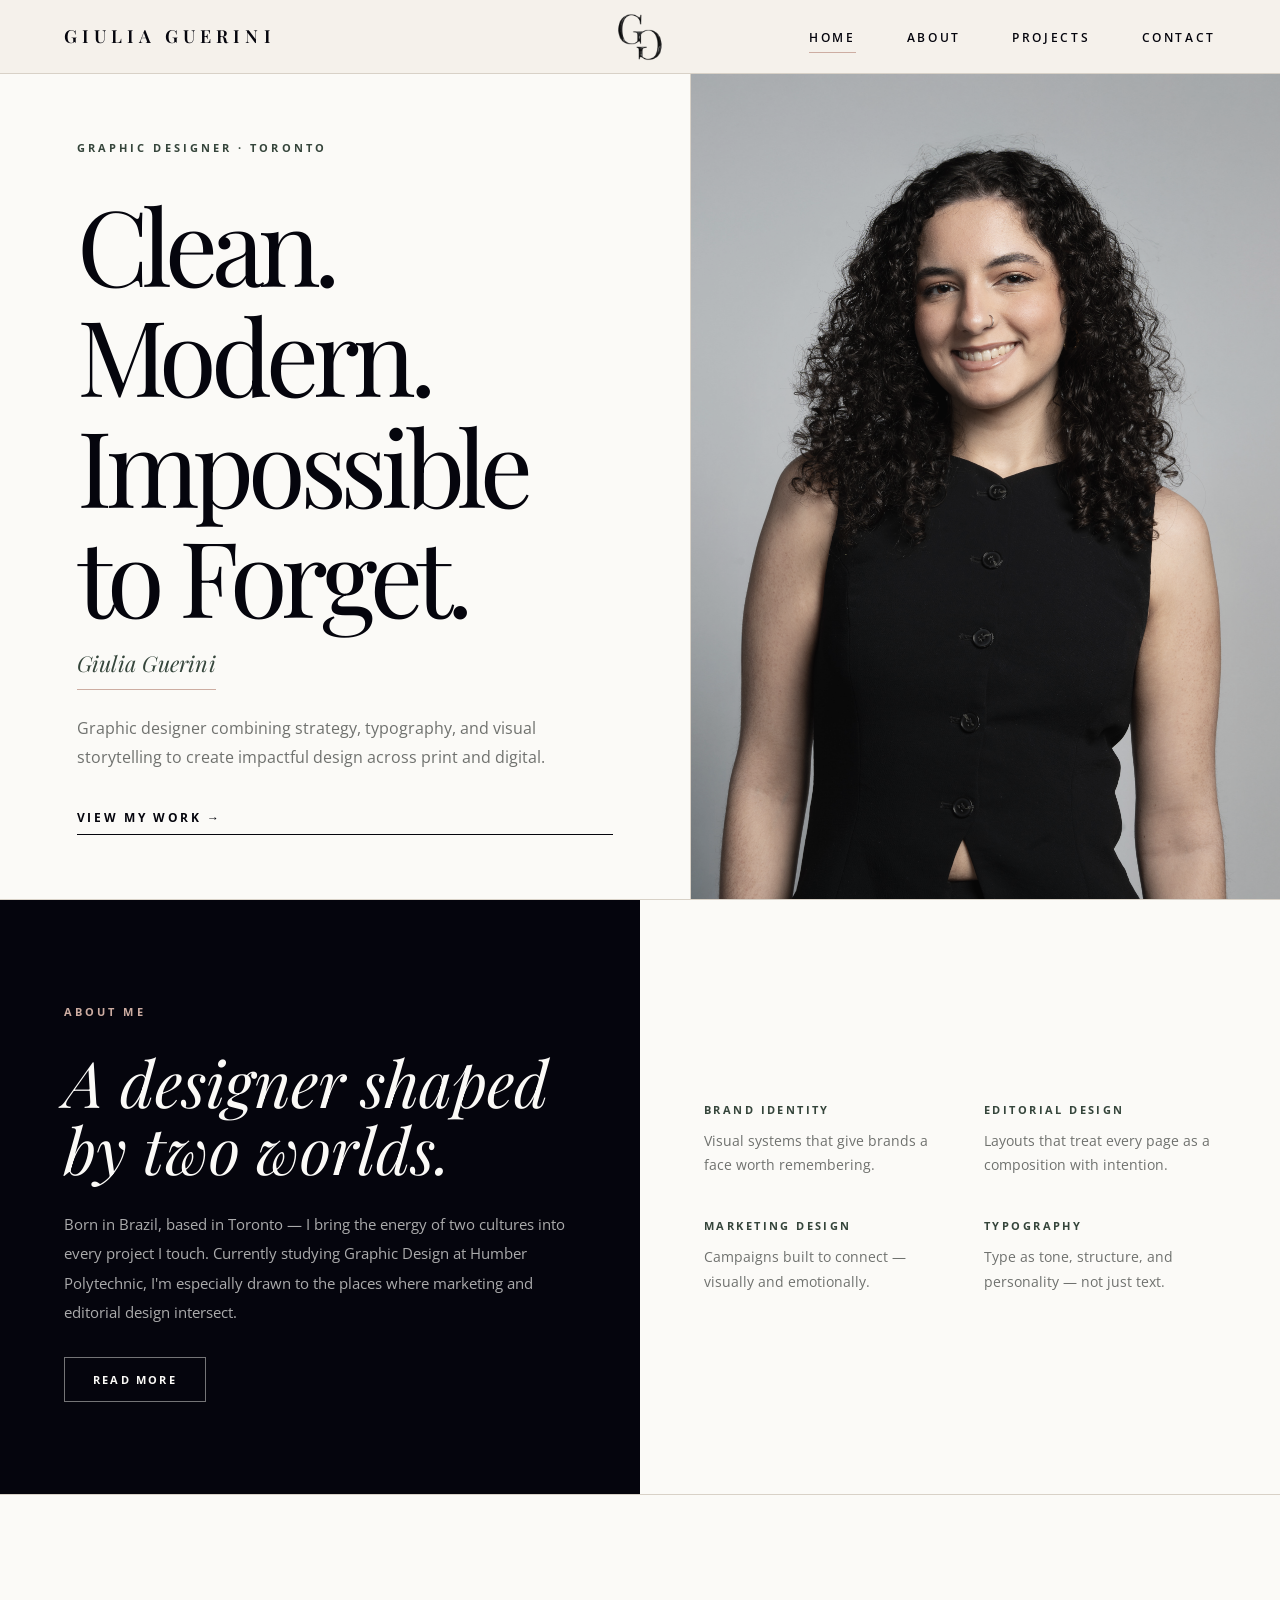
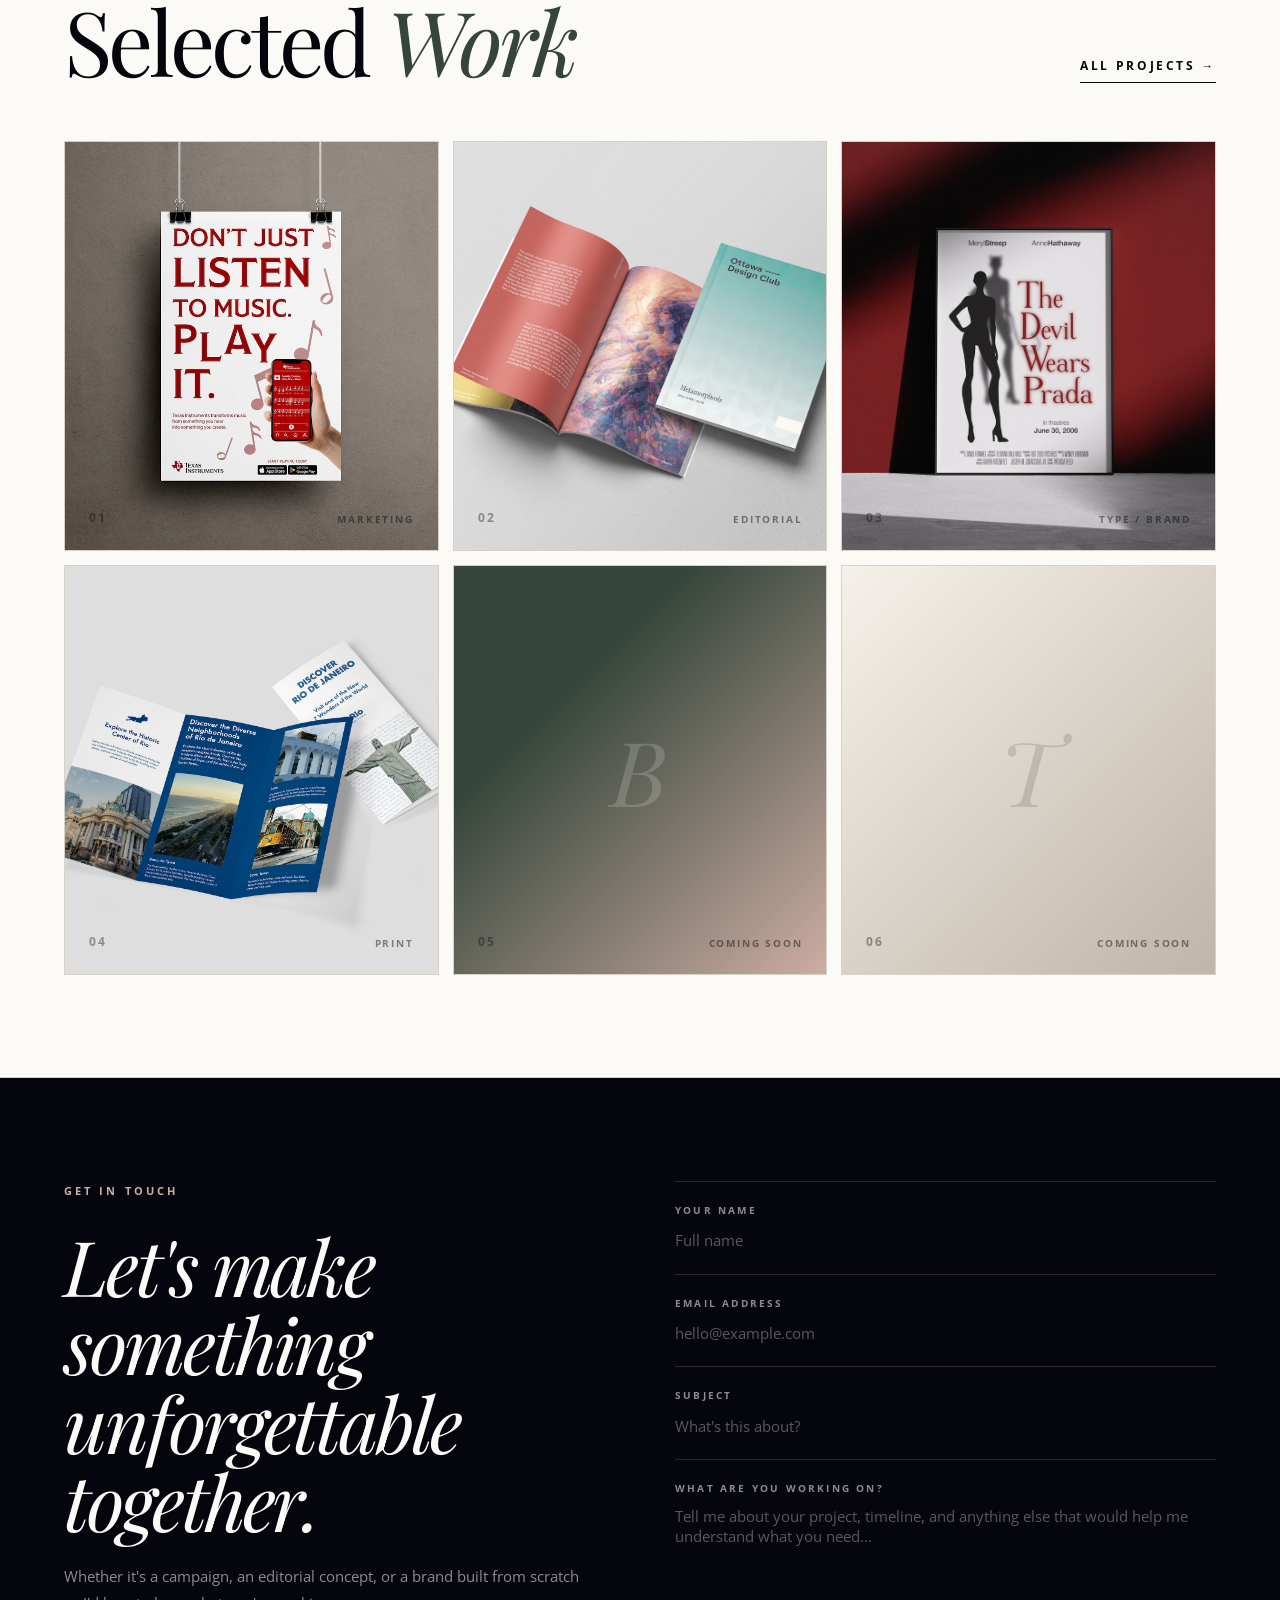
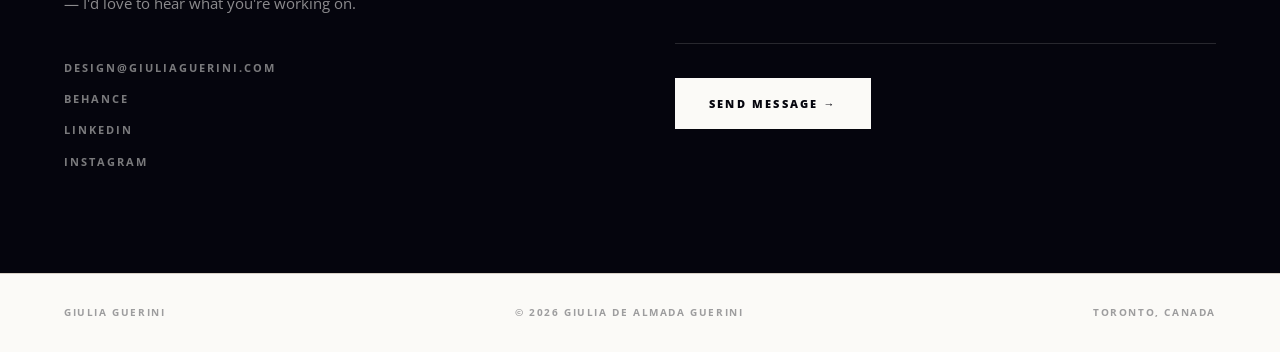
==== commit 06743f92: "added carousel to home page and added more information on about page and made text brighter on conta" ====
--- a/index.html
+++ b/index.html
@@ -87,19 +87,45 @@
       <p class="hero-name">Giulia Guerini</p>
 
       <p class="hero-sub">
-        Combining strategy, typography, and visual storytelling to create impactful design across print and digital.
+        Graphic designer combining strategy, typography, and visual storytelling to create impactful design across print and digital.
       </p>
 
       <a class="link-arrow" href="projects.html">View My Work →</a>
     </div>
 
-    <div class="hero-portrait-wrap">
-      <img
-        class="hero-portrait"
-        src="Images/Giulia-portrait.JPG"
-        alt="Giulia Guerini portrait"
-      >
-    </div>
+   <div class="hero-portrait-wrap hero-carousel">
+
+  <img
+    class="hero-carousel-image active"
+    src="Images/Giulia-portrait.JPG"
+    alt="Giulia Guerini portrait"
+  >
+
+  <img
+    class="hero-carousel-image"
+    src="Images/ti-mockup-main.jpeg"
+    alt="Texas Instruments poster mockup"
+  >
+
+  <img
+    class="hero-carousel-image"
+    src="Images/odc-mockup-main-1.jpg"
+    alt="Ottawa Design Club zine mockup"
+  >
+
+  <img
+    class="hero-carousel-image"
+    src="Images/prada-mockup-main.jpeg"
+    alt="The Devil Wears Prada poster mockup"
+  >
+
+  <img
+    class="hero-carousel-image"
+    src="Images/rj-mockup-main-1.jpg"
+    alt="Rio de Janeiro brochure mockup"
+  >
+
+</div>
   </section>
 
   <section class="home-about">
--- a/CSS/style.css
+++ b/CSS/style.css
@@ -273,10 +273,10 @@
 .contact-form{display:flex;flex-direction:column}
 .form-group{padding:20px 0;border-bottom:1px solid rgba(251,250,247,.14)}
 .form-group:first-child{border-top:1px solid rgba(251,250,247,.14)}
-.form-label{display:block;font-size:10px;letter-spacing:.22em;text-transform:uppercase;color:rgba(251,250,247,.36);font-weight:700;margin-bottom:8px}
+.form-label{display:block;font-size:10px;letter-spacing:.22em;text-transform:uppercase;color:rgba(251,250,247,.55);font-weight:700;margin-bottom:8px}
 .form-input,.form-textarea{width:100%;border:0;outline:0;background:transparent;color:var(--paper);font-family:'Open Sans',sans-serif;font-size:15px;resize:none}
 .form-textarea{min-height:110px}
-.form-input::placeholder,.form-textarea::placeholder{color:rgba(251,250,247,.22)}
+.form-input::placeholder,.form-textarea::placeholder{color:rgba(251,250,247,.34)}
 .form-submit{margin-top:34px;width:fit-content;background:var(--paper);color:var(--ink);border:0;padding:16px 34px;text-transform:uppercase;letter-spacing:.2em;font-size:11px;font-weight:800}
 .success-msg{display:none;margin-top:18px;color:var(--rose);font-family:'Playfair Display',serif;font-style:italic}
 
@@ -305,26 +305,69 @@
 .project-row-sub{font-size:13px;color:var(--muted);margin-top:6px}
 .project-row-role,.project-row-tools{font-size:12px;color:var(--muted)}
 .project-row-role{color:var(--green);font-weight:700}
-.project-expanded{display:none;background:var(--cream);padding:46px;border-bottom:1px solid var(--line)}
-.project-expanded.open{
-  display:grid;
-  grid-template-columns:1fr 1fr;
-  gap:70px;
-  align-items:start;
-}
-.project-expanded > div{
-  align-self:start;
-}
-
-.project-expanded > div:first-child .exp-label,
-.project-expanded > div:last-child .exp-heading:first-child{
-  margin-top:0;
-}
-.exp-label,.exp-heading{font-size:11px;letter-spacing:.22em;text-transform:uppercase;color:var(--green);font-weight:800;margin-bottom:10px}
-.exp-heading{margin-top:24px;color:var(--ink)}
-.project-expanded p{color:var(--muted);font-size:14px;line-height:1.85}
-.close-btn{margin-top:28px;background:transparent;border:0;border-bottom:1px solid currentColor;color:var(--ink);text-transform:uppercase;letter-spacing:.2em;font-size:11px;font-weight:800;padding-bottom:5px}
-
+
+.project-expanded {
+  display: none;
+  background: var(--cream);
+  padding: 46px;
+  border-bottom: 1px solid var(--line);
+}
+
+.project-expanded.is-open {
+  display: grid;
+  grid-template-columns: 1fr 1fr;
+  gap: 70px;
+  align-items: start;
+}
+
+.project-expanded > div {
+  align-self: start;
+}
+
+.exp-label,
+.exp-heading {
+  font-size: 11px;
+  letter-spacing: .22em;
+  text-transform: uppercase;
+  color: var(--green);
+  font-weight: 800;
+  margin-bottom: 10px;
+}
+
+.exp-heading {
+  margin-top: 24px;
+  color: var(--ink);
+}
+
+.project-expanded p {
+  color: var(--muted);
+  font-size: 14px;
+  line-height: 1.85;
+}
+
+.close-btn {
+  margin-top: 28px;
+  background: transparent;
+  border: 0;
+  border-bottom: 1px solid currentColor;
+  color: var(--ink);
+  text-transform: uppercase;
+  letter-spacing: .2em;
+  font-size: 11px;
+  font-weight: 800;
+  padding-bottom: 5px;
+}
+
+.project-expanded > div:last-child .exp-heading:first-child {
+  margin-top: 0;
+}
+
+@media(max-width:980px) {
+  .project-expanded.is-open {
+    grid-template-columns: 1fr;
+    gap: 28px;
+  }
+}
 
 /* PROJECT DETAIL PAGES */
 .project-detail-page{background:var(--paper);color:var(--ink)}
@@ -511,5 +554,93 @@
     object-fit:cover;
     object-position:center;
   }
-
+}
+
+.projects-archive{
+  padding:50px clamp(24px,5vw,78px) 110px;
+  background:var(--paper);
+}
+
+.project-filters{
+  display:flex;
+  gap:16px 24px;
+  flex-wrap:wrap;
+  margin-bottom:58px;
+  border-bottom:1px solid var(--line);
+  padding-bottom:24px;
+}
+
+.project-filters button{
+  background:transparent;
+  border:0;
+  color:var(--muted);
+  text-transform:uppercase;
+  letter-spacing:.2em;
+  font-size:11px;
+  font-weight:800;
+  padding-bottom:7px;
+  border-bottom:1px solid transparent;
+  transition:.25s;
+}
+
+.project-filters button:hover,
+.project-filters button.active{
+  color:var(--ink);
+  border-color:var(--ink);
+}
+
+.archive-grid .project-card{
+  min-height:430px;
+}
+
+.project-card.is-hidden{
+  display:none;
+}
+
+@media(max-width:980px){
+  .archive-grid{
+    grid-template-columns:1fr 1fr;
+  }
+}
+
+@media(max-width:640px){
+  .project-filters{
+    gap:14px 18px;
+  }
+
+  .project-filters button{
+    font-size:10px;
+  }
+
+  .archive-grid{
+    grid-template-columns:1fr;
+  }
+}
+
+.hero-carousel{
+  position:relative;
+  padding:0;
+  background:var(--cream);
+  overflow:hidden;
+}
+
+.hero-carousel-image{
+  position:absolute;
+  inset:0;
+  width:100%;
+  height:100%;
+  min-height:calc(100vh - 74px);
+  object-fit:cover;
+  object-position:center;
+  opacity:0;
+  transition:opacity .8s ease;
+}
+
+.hero-carousel-image.active{
+  opacity:1;
+}
+
+.hero-carousel-image:first-child{
+  object-position:50% 34%;
+  filter:saturate(70%) contrast(95%);
 }
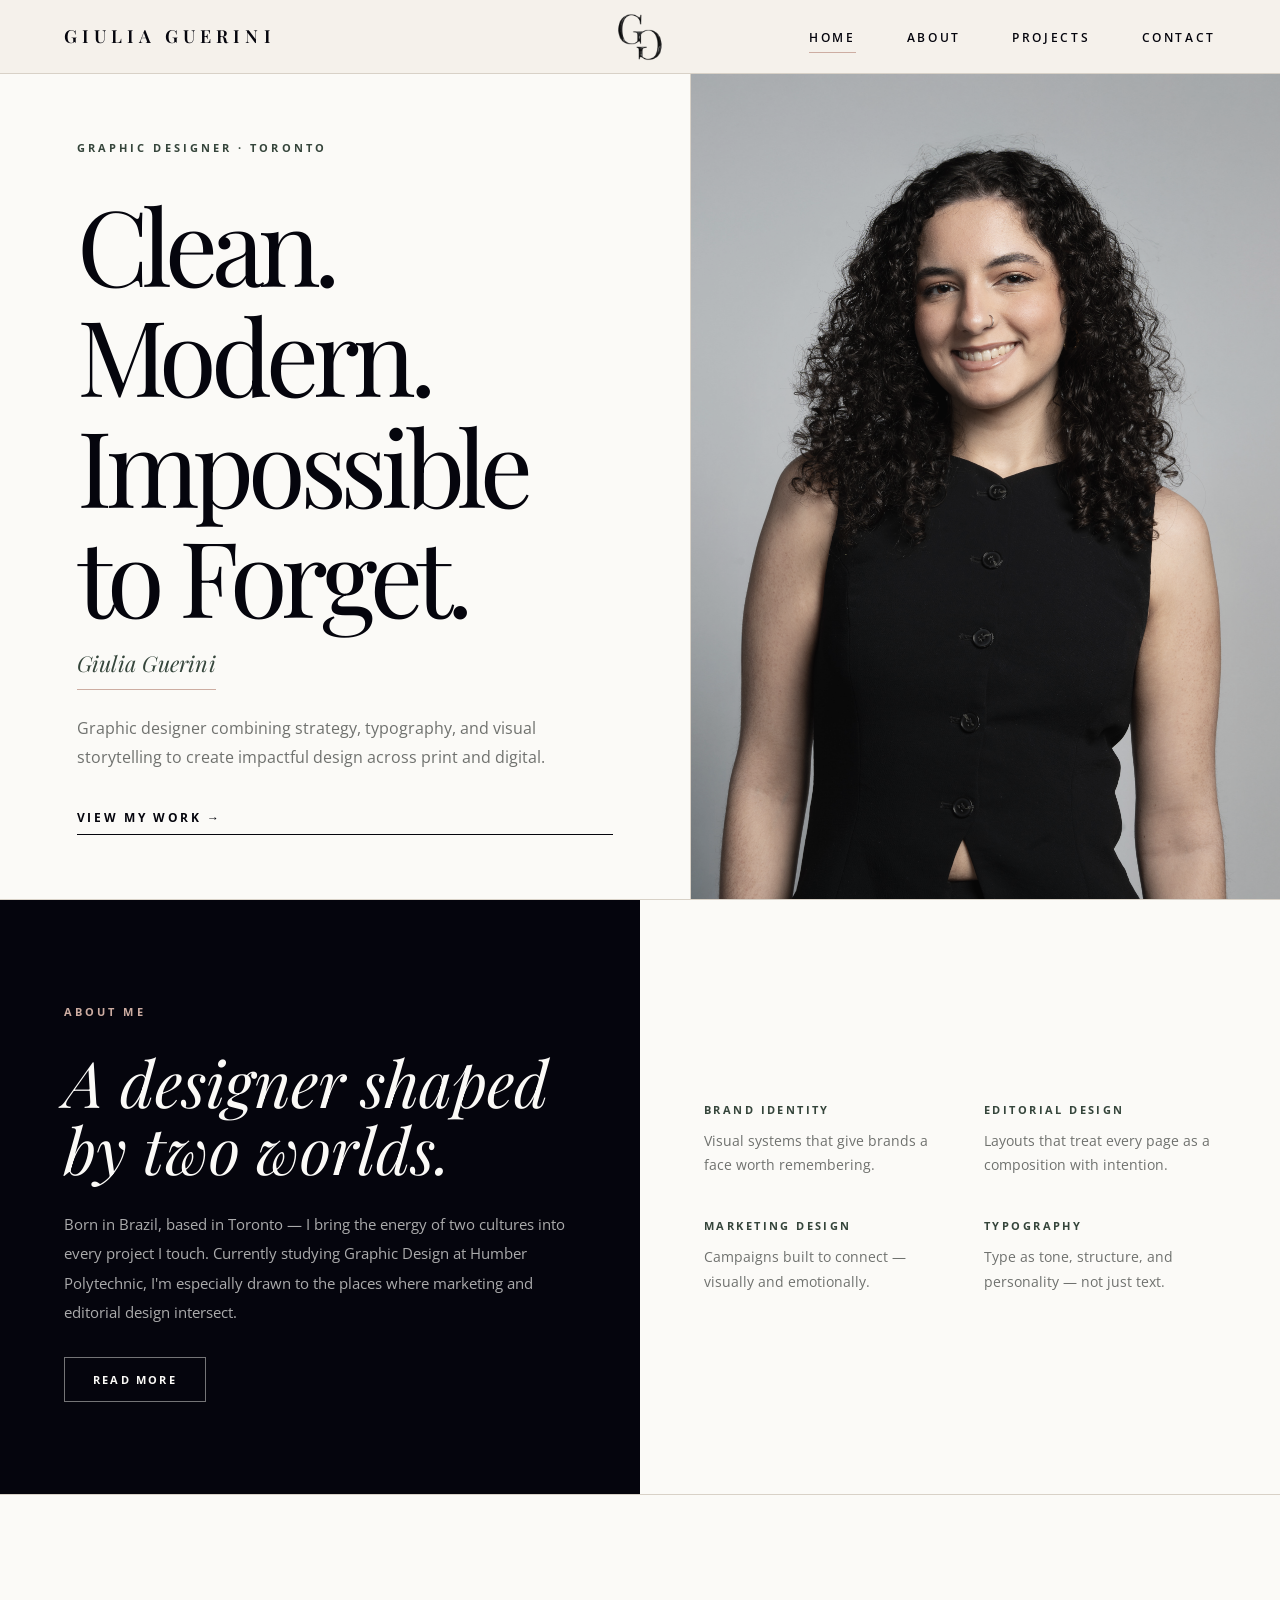
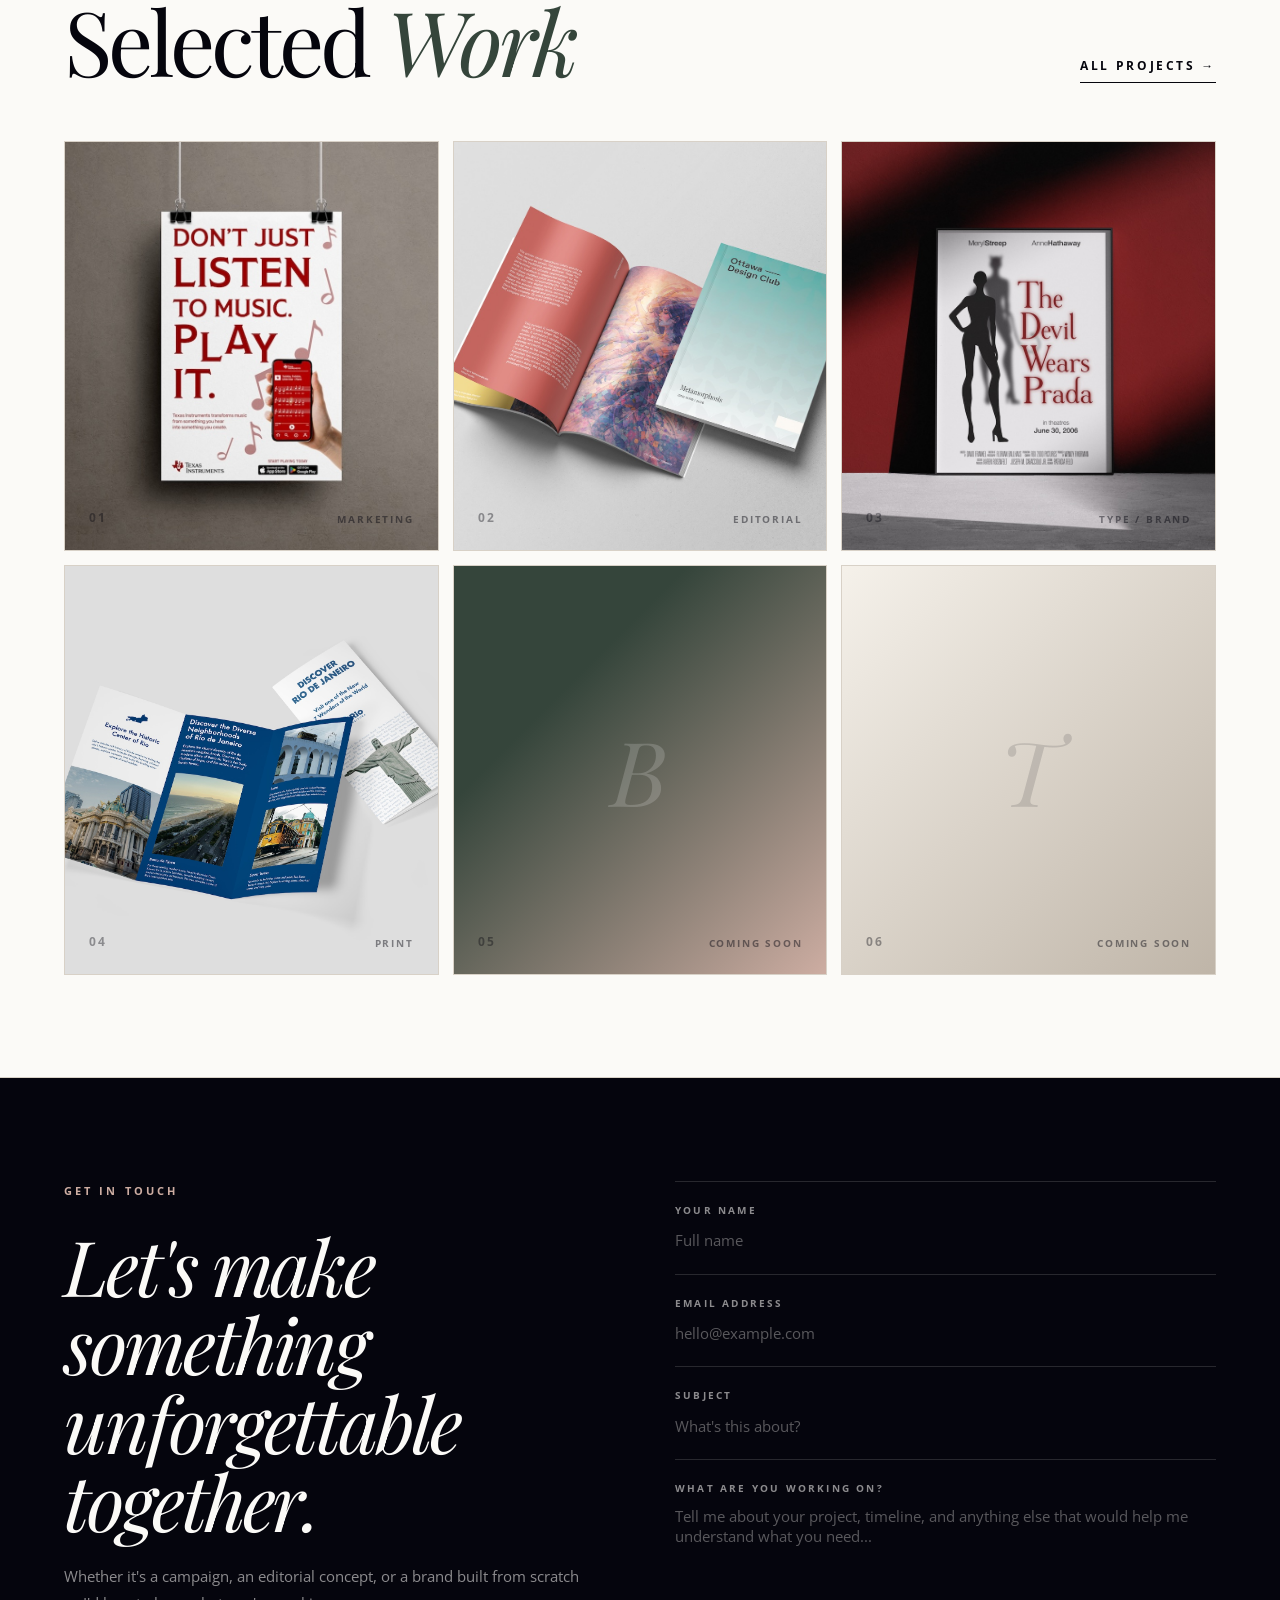
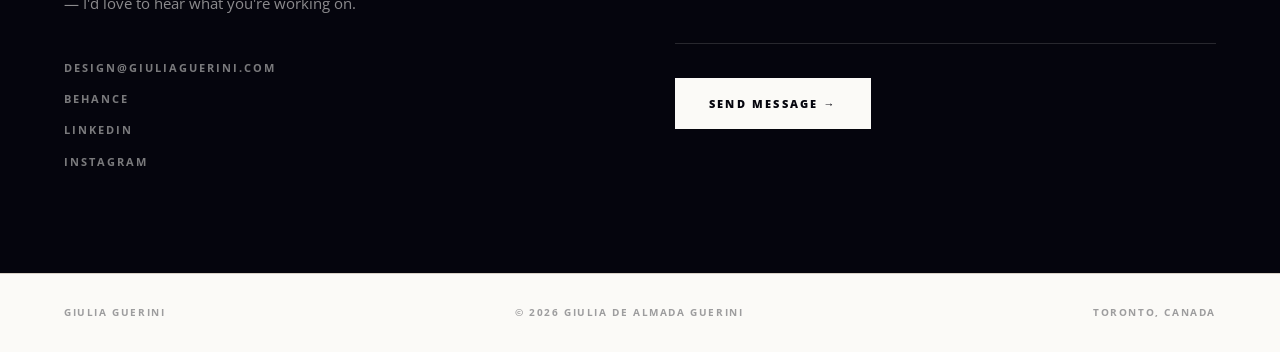
==== commit 8653a928: "remade alt tags to be more specific" ====
--- a/index.html
+++ b/index.html
@@ -60,7 +60,7 @@
     <img
       class="nav-mark"
       src="Images/logo-GiuliaGuerini.png"
-      alt="Giulia Guerini logo"
+      alt="Giulia Guerini homepage link"
     >
   </a>
 
@@ -98,31 +98,31 @@
   <img
     class="hero-carousel-image active"
     src="Images/Giulia-portrait.JPG"
-    alt="Giulia Guerini portrait"
+    alt="Portrait of graphic designer Giulia Guerini"
   >
 
   <img
     class="hero-carousel-image"
     src="Images/ti-mockup-main.jpeg"
-    alt="Texas Instruments poster mockup"
+    alt="Texas Instruments SyncPlay campaign poster displayed in a mockup"
   >
 
   <img
     class="hero-carousel-image"
     src="Images/odc-mockup-main-1.jpg"
-    alt="Ottawa Design Club zine mockup"
+    alt="Ottawa Design Club Metamorphosis editorial zine mockup"
   >
 
   <img
     class="hero-carousel-image"
     src="Images/prada-mockup-main.jpeg"
-    alt="The Devil Wears Prada poster mockup"
+    alt="The Devil Wears Prada posterfeaturing a custom typeface"
   >
 
   <img
     class="hero-carousel-image"
     src="Images/rj-mockup-main-1.jpg"
-    alt="Rio de Janeiro brochure mockup"
+    alt="Tri-fold tourism brochure promoting Rio de Janeiro"
   >
 
 </div>
@@ -179,7 +179,7 @@
         <img
           class="project-card-image"
           src="Images/ti-mockup-main.jpeg"
-          alt="Texas Instruments poster mockup"
+          alt="Texas Instruments SyncPlay campaign hero mockup"
         >
 
         <div class="project-bottom-label">
@@ -200,7 +200,7 @@
         <img
           class="project-card-image"
           src="Images/odc-mockup-main.jpeg"
-          alt="Ottawa Design Club zine mockup"
+          alt="Ottawa Design Club Metamorphosis editorial zine mockup"
         >
 
         <div class="project-bottom-label">
@@ -221,7 +221,7 @@
         <img
           class="project-card-image"
           src="Images/prada-mockup-main.jpeg"
-          alt="The Devil Wears Prada poster mockup"
+          alt="The Devil Wears Prada poster featuring a custom typeface"
         >
 
         <div class="project-bottom-label">
@@ -242,7 +242,7 @@
         <img
           class="project-card-image"
           src="Images/rj-mockup-main.jpeg"
-          alt="Rio de Janeiro brochure mockup"
+          alt="Tri-fold tourism brochure promoting Rio de Janeiro"
         >
 
         <div class="project-bottom-label">
